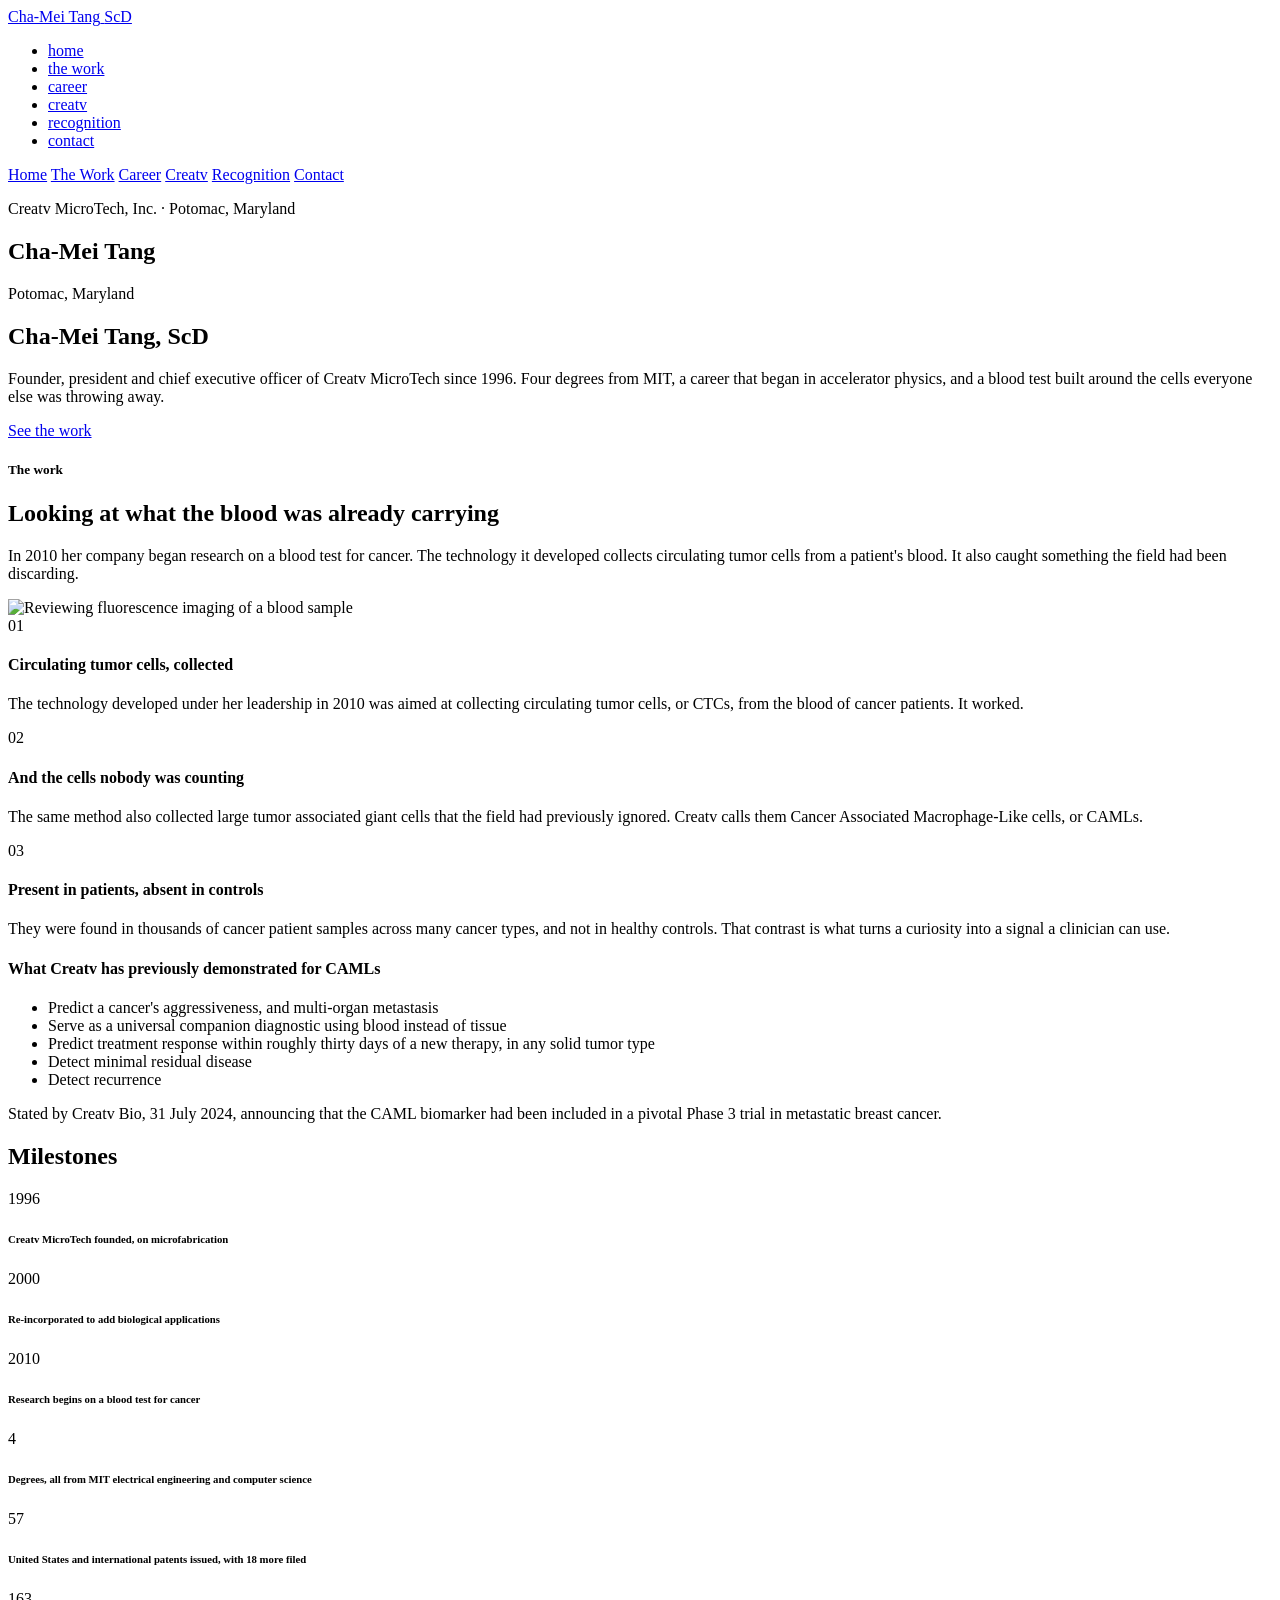
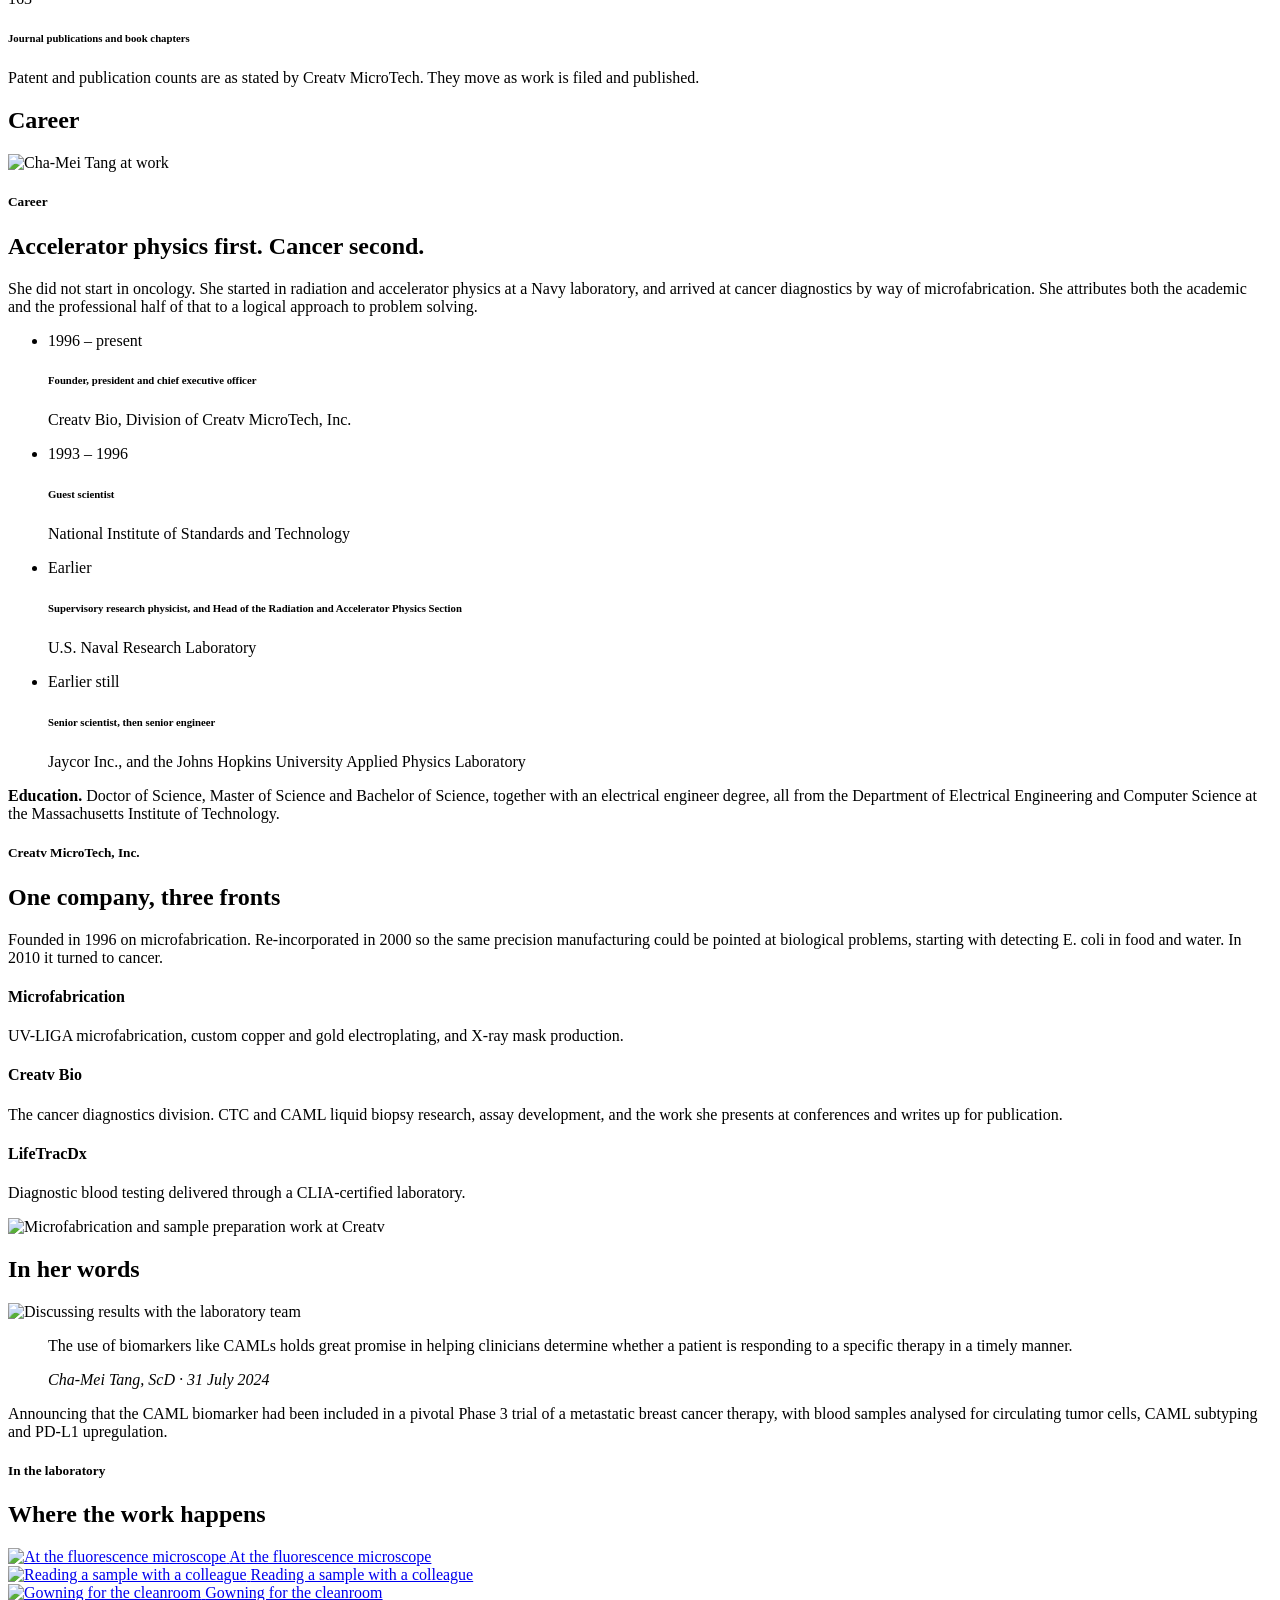
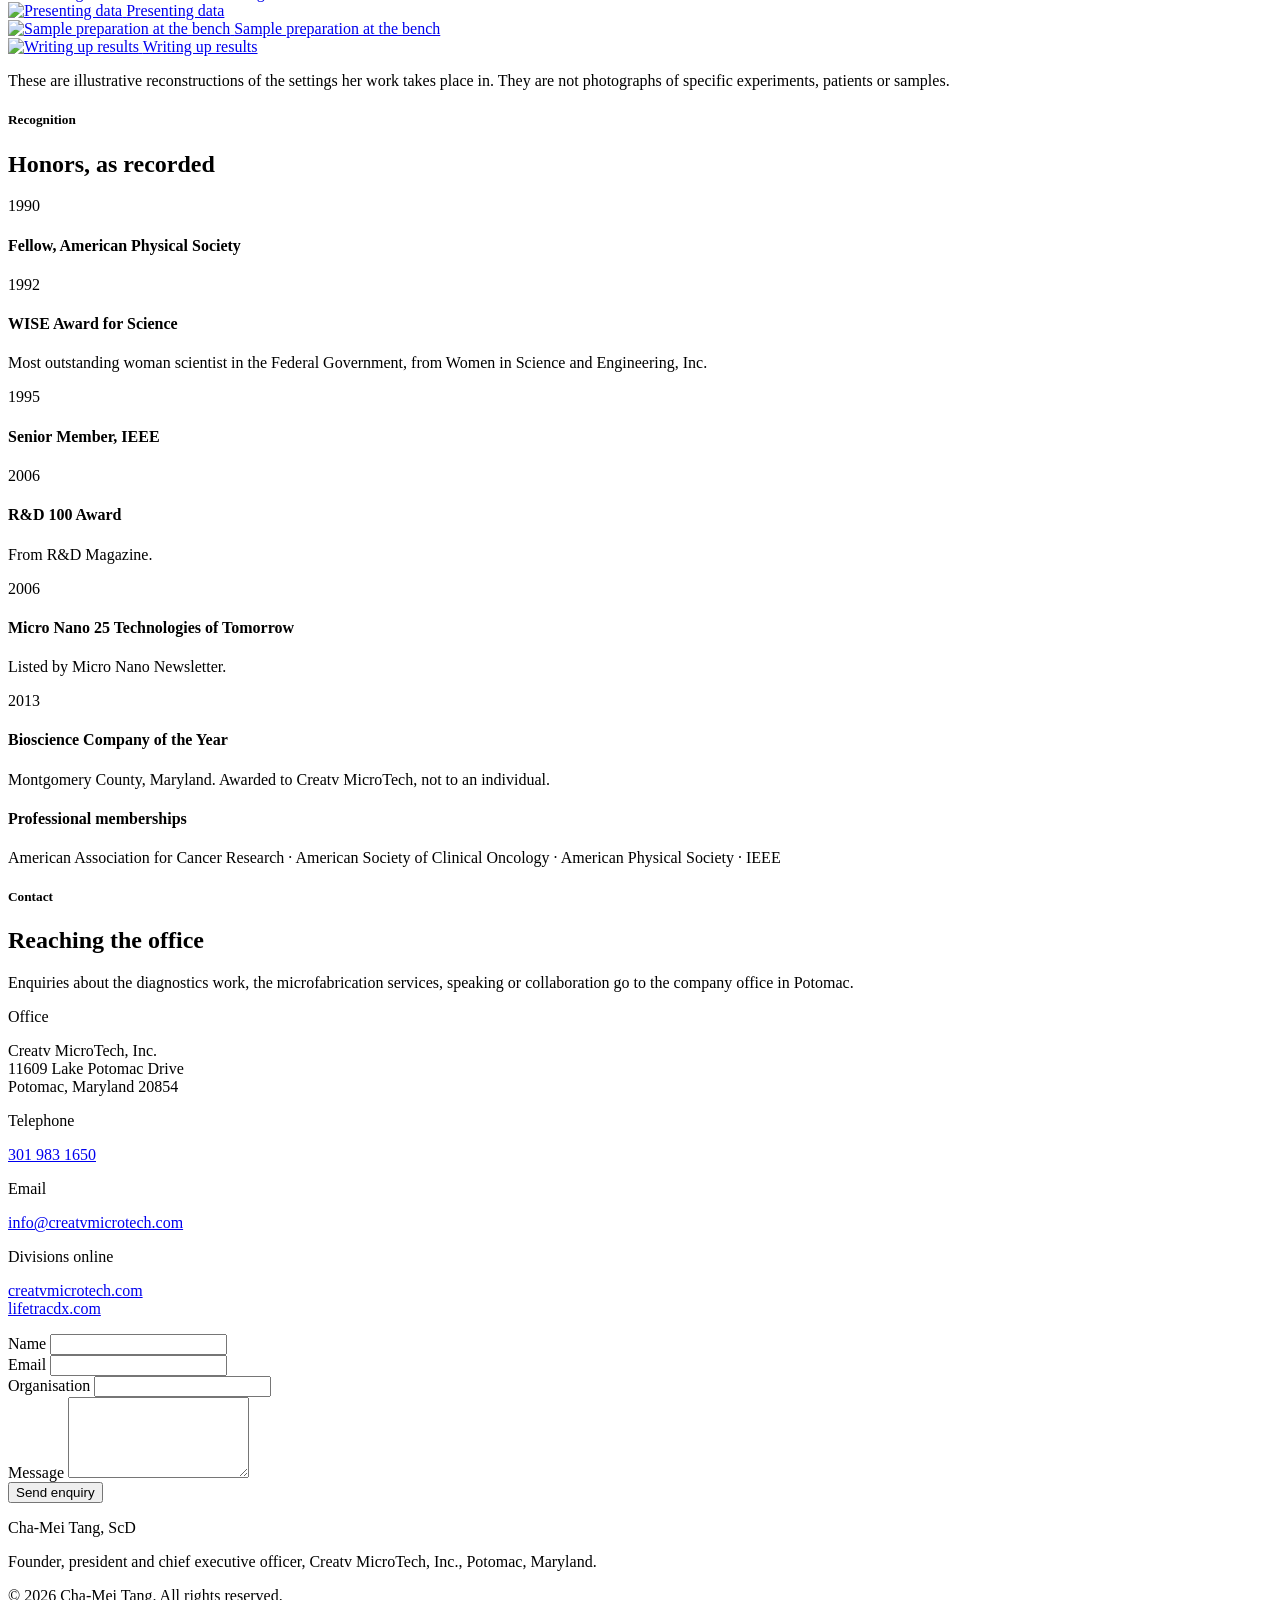
==== index.html @ 90f65a57 "Add files via upload" ====
<!DOCTYPE html>
<html lang="en">
<head>
    <meta charset="utf-8">
    <meta content="width=device-width, initial-scale=1, shrink-to-fit=no" name="viewport">
    <meta name="description" content="Cha-Mei Tang, ScD, founder, president and chief executive officer of Creatv MicroTech in Potomac, Maryland. Four decades in physics and engineering, and a blood test that finds the cells cancer leaves behind.">
    <meta name="robots" content="noindex,nofollow">
    <title>Cha-Mei Tang, ScD</title>

    <link rel="icon" href="personal-profile/img/favicon.png">
    <link rel="stylesheet" href="vendor/css/bundle.min.css">
    <link rel="stylesheet" href="vendor/css/jquery.fancybox.min.css">
    <link rel="stylesheet" href="personal-profile/css/style.css">
    <link rel="stylesheet" href="personal-profile/css/custom.css">
    <!-- Site stylesheet. Loads last so it wins the cascade. -->
    <link rel="stylesheet" href="personal-profile/css/site.css">
</head>
<body data-spy="scroll" data-target=".navbar-nav" data-offset="90">

    <div class="loader" id="loader-fade">
        <div class="loader-container">
            <div class="circle"></div>
        </div>
    </div>

    <header>
        <nav class="navbar navbar-top-default navbar-expand-lg black nav-radius transparent-bg box-nav not-full no-animation ct-nav">
            <div class="container radius nav-box-shadow">
                <a class="logo link ct-logo" href="#home">
                    <span class="ct-logo-name">Cha&#8209;Mei&nbsp;Tang</span>
                    <span class="ct-logo-post">ScD</span>
                </a>
                <div class="collapse navbar-collapse d-none d-lg-block">
                    <ul class="nav navbar-nav ml-auto">
                        <li class="nav-item"> <a href="#home" class="scroll nav-link link">home</a></li>
                        <li class="nav-item"> <a href="#research" class="scroll nav-link link">the work</a></li>
                        <li class="nav-item"> <a href="#career" class="scroll nav-link link">career</a></li>
                        <li class="nav-item"> <a href="#company" class="scroll nav-link link">creatv</a></li>
                        <li class="nav-item"> <a href="#recognition" class="scroll nav-link link">recognition</a></li>
                        <li class="nav-item"> <a href="#contact" class="scroll nav-link link">contact</a></li>
                    </ul>
                </div>
                <a class="menu_bars d-inline-block menu-bars-setting menu-inner" id="sidemenu_toggle">
                    <div class="menu-lines"><span></span><span></span><span></span></div>
                </a>
            </div>
        </nav>

        <div class="side-menu">
            <div class="inner-wrapper nav-icon">
                <span class="btn-close link" id="btn_sideNavClose"></span>
                <nav class="side-nav w-100">
                    <div class="navbar-nav">
                        <a class="nav-link link scroll active" href="#home">Home</a>
                        <a class="nav-link link scroll" href="#research">The Work</a>
                        <a class="nav-link link scroll" href="#career">Career</a>
                        <a class="nav-link link scroll" href="#company">Creatv</a>
                        <a class="nav-link link scroll" href="#recognition">Recognition</a>
                        <a class="nav-link link scroll" href="#contact">Contact</a>
                        <span class="menu-line"><i class="fa fa-angle-right" aria-hidden="true"></i></span>
                    </div>
                </nav>
                <div class="side-footer text-white w-100">
                    <p class="text-white ct-side-note">Creatv MicroTech, Inc. &middot; Potomac, Maryland</p>
                </div>
            </div>
        </div>
        <a id="close_side_menu" href="javascript:void(0);"></a>
    </header>

    <!-- Hero -->
    <section id="home" class="p-0 center-block ct-hero">
        <h2 class="d-none">Cha-Mei Tang</h2>
        <div class="ct-hero-bg">
            <div class="ct-hero-inner">
                <div class="container">
                    <div class="row">
                        <div class="col-lg-7 col-md-9">
                            <p class="ct-eyebrow">Potomac, Maryland</p>
                            <h1 class="ct-h1">Cha-Mei Tang, <span>ScD</span></h1>
                            <p class="ct-lede">Founder, president and chief executive officer of Creatv MicroTech since 1996. Four degrees from MIT, a career that began in accelerator physics, and a blood test built around the cells everyone else was throwing away.</p>
                            <a href="#research" class="scroll ct-btn">See the work</a>
                        </div>
                    </div>
                </div>
            </div>
        </div>
    </section>

    <!-- The work -->
    <section id="research" class="ct-sec">
        <div class="container">
            <div class="row">
                <div class="col-lg-10">
                    <div class="ct-title">
                        <h5>The work</h5>
                        <h2>Looking at what the blood was already carrying</h2>
                        <p>In 2010 her company began research on a blood test for cancer. The technology it developed collects circulating tumor cells from a patient's blood. It also caught something the field had been discarding.</p>
                    </div>
                </div>
            </div>
            <div class="row align-items-center">
                <div class="col-lg-6 col-md-12 mb-md-5">
                    <div class="ct-figure">
                        <img alt="Reviewing fluorescence imaging of a blood sample" src="personal-profile/img/research.jpg">
                    </div>
                </div>
                <div class="col-lg-6 col-md-12">
                    <div class="ct-point">
                        <span class="ct-point-n">01</span>
                        <div>
                            <h4>Circulating tumor cells, collected</h4>
                            <p>The technology developed under her leadership in 2010 was aimed at collecting circulating tumor cells, or CTCs, from the blood of cancer patients. It worked.</p>
                        </div>
                    </div>
                    <div class="ct-point">
                        <span class="ct-point-n">02</span>
                        <div>
                            <h4>And the cells nobody was counting</h4>
                            <p>The same method also collected large tumor associated giant cells that the field had previously ignored. Creatv calls them Cancer Associated Macrophage-Like cells, or CAMLs.</p>
                        </div>
                    </div>
                    <div class="ct-point">
                        <span class="ct-point-n">03</span>
                        <div>
                            <h4>Present in patients, absent in controls</h4>
                            <p>They were found in thousands of cancer patient samples across many cancer types, and not in healthy controls. That contrast is what turns a curiosity into a signal a clinician can use.</p>
                        </div>
                    </div>
                </div>
            </div>

            <div class="row">
                <div class="col-12">
                    <div class="ct-claims">
                        <h4 class="ct-claims-title">What Creatv has previously demonstrated for CAMLs</h4>
                        <ul>
                            <li>Predict a cancer's aggressiveness, and multi-organ metastasis</li>
                            <li>Serve as a universal companion diagnostic using blood instead of tissue</li>
                            <li>Predict treatment response within roughly thirty days of a new therapy, in any solid tumor type</li>
                            <li>Detect minimal residual disease</li>
                            <li>Detect recurrence</li>
                        </ul>
                        <p class="ct-src">Stated by Creatv Bio, 31 July 2024, announcing that the CAML biomarker had been included in a pivotal Phase 3 trial in metastatic breast cancer.</p>
                    </div>
                </div>
            </div>
        </div>
    </section>

    <!-- Numbers -->
    <section class="stats ct-stats">
        <h2 class="d-none">Milestones</h2>
        <div class="container">
            <div class="row">
                <div class="col-lg-2 col-md-4 col-6 ct-stat">
                    <p class="ct-stat-n">1996</p>
                    <h6>Creatv MicroTech founded, on microfabrication</h6>
                </div>
                <div class="col-lg-2 col-md-4 col-6 ct-stat">
                    <p class="ct-stat-n">2000</p>
                    <h6>Re-incorporated to add biological applications</h6>
                </div>
                <div class="col-lg-2 col-md-4 col-6 ct-stat">
                    <p class="ct-stat-n">2010</p>
                    <h6>Research begins on a blood test for cancer</h6>
                </div>
                <div class="col-lg-2 col-md-4 col-6 ct-stat">
                    <p class="ct-stat-n">4</p>
                    <h6>Degrees, all from MIT electrical engineering and computer science</h6>
                </div>
                <div class="col-lg-2 col-md-4 col-6 ct-stat">
                    <p class="ct-stat-n">57</p>
                    <h6>United States and international patents issued, with 18 more filed</h6>
                </div>
                <div class="col-lg-2 col-md-4 col-6 ct-stat">
                    <p class="ct-stat-n">163</p>
                    <h6>Journal publications and book chapters</h6>
                </div>
            </div>
            <p class="ct-stats-note">Patent and publication counts are as stated by Creatv MicroTech. They move as work is filed and published.</p>
        </div>
    </section>

    <!-- Career -->
    <section id="career" class="half-section p-0 ct-half">
        <h2 class="d-none">Career</h2>
        <div class="container-fluid">
            <div class="row align-items-center">
                <div class="col-lg-6 col-md-12 p-0 order-lg-2">
                    <div class="ct-half-img">
                        <img alt="Cha-Mei Tang at work" src="personal-profile/img/career.jpg" class="w-100">
                    </div>
                </div>
                <div class="col-lg-6 col-md-12">
                    <div class="ct-half-body">
                        <div class="ct-title text-left">
                            <h5>Career</h5>
                            <h2>Accelerator physics first. Cancer second.</h2>
                            <p>She did not start in oncology. She started in radiation and accelerator physics at a Navy laboratory, and arrived at cancer diagnostics by way of microfabrication. She attributes both the academic and the professional half of that to a logical approach to problem solving.</p>
                        </div>
                        <ul class="ct-timeline">
                            <li>
                                <span class="ct-year">1996 &ndash; present</span>
                                <h6>Founder, president and chief executive officer</h6>
                                <p>Creatv Bio, Division of Creatv MicroTech, Inc.</p>
                            </li>
                            <li>
                                <span class="ct-year">1993 &ndash; 1996</span>
                                <h6>Guest scientist</h6>
                                <p>National Institute of Standards and Technology</p>
                            </li>
                            <li>
                                <span class="ct-year">Earlier</span>
                                <h6>Supervisory research physicist, and Head of the Radiation and Accelerator Physics Section</h6>
                                <p>U.S. Naval Research Laboratory</p>
                            </li>
                            <li>
                                <span class="ct-year">Earlier still</span>
                                <h6>Senior scientist, then senior engineer</h6>
                                <p>Jaycor Inc., and the Johns Hopkins University Applied Physics Laboratory</p>
                            </li>
                        </ul>
                        <p class="ct-edu"><b>Education.</b> Doctor of Science, Master of Science and Bachelor of Science, together with an electrical engineer degree, all from the Department of Electrical Engineering and Computer Science at the Massachusetts Institute of Technology.</p>
                    </div>
                </div>
            </div>
        </div>
    </section>

    <!-- Company -->
    <section id="company" class="ct-sec ct-company">
        <div class="container">
            <div class="row align-items-center">
                <div class="col-lg-6 col-md-12 md-mb-5">
                    <div class="ct-title text-left">
                        <h5>Creatv MicroTech, Inc.</h5>
                        <h2>One company, three fronts</h2>
                        <p>Founded in 1996 on microfabrication. Re-incorporated in 2000 so the same precision manufacturing could be pointed at biological problems, starting with detecting E. coli in food and water. In 2010 it turned to cancer.</p>
                    </div>
                    <div class="ct-div-list">
                        <div class="ct-div">
                            <h4>Microfabrication</h4>
                            <p>UV-LIGA microfabrication, custom copper and gold electroplating, and X-ray mask production.</p>
                        </div>
                        <div class="ct-div">
                            <h4>Creatv Bio</h4>
                            <p>The cancer diagnostics division. CTC and CAML liquid biopsy research, assay development, and the work she presents at conferences and writes up for publication.</p>
                        </div>
                        <div class="ct-div">
                            <h4>LifeTracDx</h4>
                            <p>Diagnostic blood testing delivered through a CLIA-certified laboratory.</p>
                        </div>
                    </div>
                    <!-- Needs Client Confirmation: 57 issued / 18 filed patents and 163
                         publications come from the company's own About page, not from the
                         Marquis release. Ask her to confirm the current numbers before the
                         site is announced. -->
                </div>
                <div class="col-lg-6 col-md-12">
                    <div class="ct-figure ct-figure-tall">
                        <img alt="Microfabrication and sample preparation work at Creatv" src="personal-profile/img/company.jpg">
                    </div>
                </div>
            </div>
        </div>
    </section>

    <!-- Quote -->
    <section class="half-section p-0 ct-quote-sec">
        <h2 class="d-none">In her words</h2>
        <div class="container-fluid">
            <div class="row align-items-center">
                <div class="col-md-6 col-sm-12 p-0 ct-quote-img">
                    <img alt="Discussing results with the laboratory team" src="personal-profile/img/mission.jpg" class="w-100">
                </div>
                <div class="col-md-6 col-sm-12 p-0 ct-quote-panel">
                    <div class="ct-quote-body">
                        <blockquote>
                            <p>The use of biomarkers like CAMLs holds great promise in helping clinicians determine whether a patient is responding to a specific therapy in a timely manner.</p>
                            <cite>Cha-Mei Tang, ScD &middot; 31 July 2024</cite>
                        </blockquote>
                        <p class="ct-quote-note">Announcing that the CAML biomarker had been included in a pivotal Phase 3 trial of a metastatic breast cancer therapy, with blood samples analysed for circulating tumor cells, CAML subtyping and PD-L1 upregulation.</p>
                    </div>
                </div>
            </div>
        </div>
    </section>

    <!-- Gallery -->
    <section id="work" class="ct-sec ct-gallery-sec">
        <div class="container">
            <div class="row">
                <div class="col-lg-10">
                    <div class="ct-title">
                        <h5>In the laboratory</h5>
                        <h2>Where the work happens</h2>
                    </div>
                </div>
            </div>
            <div class="row ct-gallery">
                <div class="col-md-4 col-sm-6 ct-plate">
                    <a href="personal-profile/img/plate-1.jpg" data-fancybox="plates">
                        <img src="personal-profile/img/plate-1.jpg" alt="At the fluorescence microscope">
                        <span class="ct-plate-cap">At the fluorescence microscope</span>
                    </a>
                </div>
                <div class="col-md-4 col-sm-6 ct-plate">
                    <a href="personal-profile/img/plate-2.jpg" data-fancybox="plates">
                        <img src="personal-profile/img/plate-2.jpg" alt="Reading a sample with a colleague">
                        <span class="ct-plate-cap">Reading a sample with a colleague</span>
                    </a>
                </div>
                <div class="col-md-4 col-sm-6 ct-plate">
                    <a href="personal-profile/img/plate-3.jpg" data-fancybox="plates">
                        <img src="personal-profile/img/plate-3.jpg" alt="Gowning for the cleanroom">
                        <span class="ct-plate-cap">Gowning for the cleanroom</span>
                    </a>
                </div>
                <div class="col-md-4 col-sm-6 ct-plate">
                    <a href="personal-profile/img/plate-4.jpg" data-fancybox="plates">
                        <img src="personal-profile/img/plate-4.jpg" alt="Presenting data">
                        <span class="ct-plate-cap">Presenting data</span>
                    </a>
                </div>
                <div class="col-md-4 col-sm-6 ct-plate">
                    <a href="personal-profile/img/plate-5.jpg" data-fancybox="plates">
                        <img src="personal-profile/img/plate-5.jpg" alt="Sample preparation at the bench">
                        <span class="ct-plate-cap">Sample preparation at the bench</span>
                    </a>
                </div>
                <div class="col-md-4 col-sm-6 ct-plate">
                    <a href="personal-profile/img/plate-6.jpg" data-fancybox="plates">
                        <img src="personal-profile/img/plate-6.jpg" alt="Writing up results">
                        <span class="ct-plate-cap">Writing up results</span>
                    </a>
                </div>
            </div>
            <p class="ct-plate-note">These are illustrative reconstructions of the settings her work takes place in. They are not photographs of specific experiments, patients or samples.</p>
        </div>
    </section>

    <!-- Recognition -->
    <section id="recognition" class="ct-sec ct-recog">
        <div class="container">
            <div class="row">
                <div class="col-lg-10">
                    <div class="ct-title">
                        <h5>Recognition</h5>
                        <h2>Honors, as recorded</h2>
                    </div>
                </div>
            </div>
            <div class="row">
                <div class="col-lg-4 col-md-6 ct-card-col">
                    <div class="ct-card">
                        <span class="ct-card-year">1990</span>
                        <h4>Fellow, American Physical Society</h4>
                    </div>
                </div>
                <div class="col-lg-4 col-md-6 ct-card-col">
                    <div class="ct-card">
                        <span class="ct-card-year">1992</span>
                        <h4>WISE Award for Science</h4>
                        <p>Most outstanding woman scientist in the Federal Government, from Women in Science and Engineering, Inc.</p>
                    </div>
                </div>
                <div class="col-lg-4 col-md-6 ct-card-col">
                    <div class="ct-card">
                        <span class="ct-card-year">1995</span>
                        <h4>Senior Member, IEEE</h4>
                    </div>
                </div>
                <div class="col-lg-4 col-md-6 ct-card-col">
                    <div class="ct-card">
                        <span class="ct-card-year">2006</span>
                        <h4>R&amp;D 100 Award</h4>
                        <p>From R&amp;D Magazine.</p>
                    </div>
                </div>
                <div class="col-lg-4 col-md-6 ct-card-col">
                    <div class="ct-card">
                        <span class="ct-card-year">2006</span>
                        <h4>Micro Nano 25 Technologies of Tomorrow</h4>
                        <p>Listed by Micro Nano Newsletter.</p>
                    </div>
                </div>
                <div class="col-lg-4 col-md-6 ct-card-col">
                    <div class="ct-card">
                        <span class="ct-card-year">2013</span>
                        <h4>Bioscience Company of the Year</h4>
                        <p>Montgomery County, Maryland. Awarded to Creatv MicroTech, not to an individual.</p>
                    </div>
                </div>
            </div>

            <div class="row">
                <div class="col-12">
                    <div class="ct-affil">
                        <h4>Professional memberships</h4>
                        <p>American Association for Cancer Research &middot; American Society of Clinical Oncology &middot; American Physical Society &middot; IEEE</p>
                    </div>
                </div>
            </div>
        </div>
    </section>

    <!-- Contact -->
    <section id="contact" class="ct-sec ct-contact">
        <div class="container">
            <div class="row">
                <div class="col-lg-10">
                    <div class="ct-title">
                        <h5>Contact</h5>
                        <h2>Reaching the office</h2>
                        <p>Enquiries about the diagnostics work, the microfabrication services, speaking or collaboration go to the company office in Potomac.</p>
                    </div>
                </div>
            </div>
            <div class="row">
                <div class="col-lg-5 col-md-12 md-mb-5">
                    <div class="ct-contact-card">
                        <div class="ct-ci">
                            <span class="ct-ci-label">Office</span>
                            <p>Creatv MicroTech, Inc.<br>11609 Lake Potomac Drive<br>Potomac, Maryland 20854</p>
                        </div>
                        <div class="ct-ci">
                            <span class="ct-ci-label">Telephone</span>
                            <p><a href="tel:+13019831650">301&nbsp;983&nbsp;1650</a></p>
                        </div>
                        <div class="ct-ci">
                            <span class="ct-ci-label">Email</span>
                            <p><a href="mailto:info@creatvmicrotech.com">info@creatvmicrotech.com</a></p>
                        </div>
                        <div class="ct-ci">
                            <span class="ct-ci-label">Divisions online</span>
                            <p><a href="https://www.creatvmicrotech.com" target="_blank" rel="noopener">creatvmicrotech.com</a><br><a href="https://www.lifetracdx.com" target="_blank" rel="noopener">lifetracdx.com</a></p>
                        </div>
                    </div>
                </div>
                <div class="col-lg-7 col-md-12">
                    <!-- The form posts to FormSubmit, addressed to the email she gave on her order
                         form. FormSubmit requires the recipient to click a one-time activation
                         link on the first submission. Until that is clicked the endpoint holds
                         rather than delivers. Confirm activation before announcing the site. -->
                    <form class="ct-form" action="https://formsubmit.co/cmtinc@gmail.com" method="POST">
                        <input type="hidden" name="_subject" value="Enquiry from cha-mei-tang site">
                        <input type="hidden" name="_captcha" value="false">
                        <input type="hidden" name="_template" value="table">
                        <input type="text" name="_honey" style="display:none">
                        <div class="row">
                            <div class="col-md-6">
                                <label for="ct-name">Name</label>
                                <input id="ct-name" type="text" name="name" required>
                            </div>
                            <div class="col-md-6">
                                <label for="ct-email">Email</label>
                                <input id="ct-email" type="email" name="email" required>
                            </div>
                            <div class="col-md-12">
                                <label for="ct-org">Organisation</label>
                                <input id="ct-org" type="text" name="organisation">
                            </div>
                            <div class="col-md-12">
                                <label for="ct-msg">Message</label>
                                <textarea id="ct-msg" name="message" rows="5" required></textarea>
                            </div>
                            <div class="col-md-12">
                                <button type="submit" class="ct-btn ct-btn-solid">Send enquiry</button>
                            </div>
                        </div>
                    </form>
                </div>
            </div>
        </div>
    </section>

    <footer class="ct-footer">
        <div class="container">
            <div class="row align-items-center">
                <div class="col-md-8">
                    <p class="ct-foot-name">Cha-Mei Tang, ScD</p>
                    <p class="ct-foot-note">Founder, president and chief executive officer, Creatv MicroTech, Inc., Potomac, Maryland.</p>
                </div>
                <div class="col-md-4 text-md-right">
                    <p class="ct-foot-note">&copy; <span id="ct-year">2026</span> Cha-Mei Tang. All rights reserved.</p>
                </div>
            </div>
        </div>
    </footer>

    <script src="vendor/js/bundle.min.js"></script>
    <script src="vendor/js/jquery.fancybox.min.js"></script>
    <script src="vendor/js/jquery.appear.js"></script>
    <script src="vendor/js/wow.min.js"></script>
    <script src="personal-profile/js/site.js"></script>
</body>
</html>
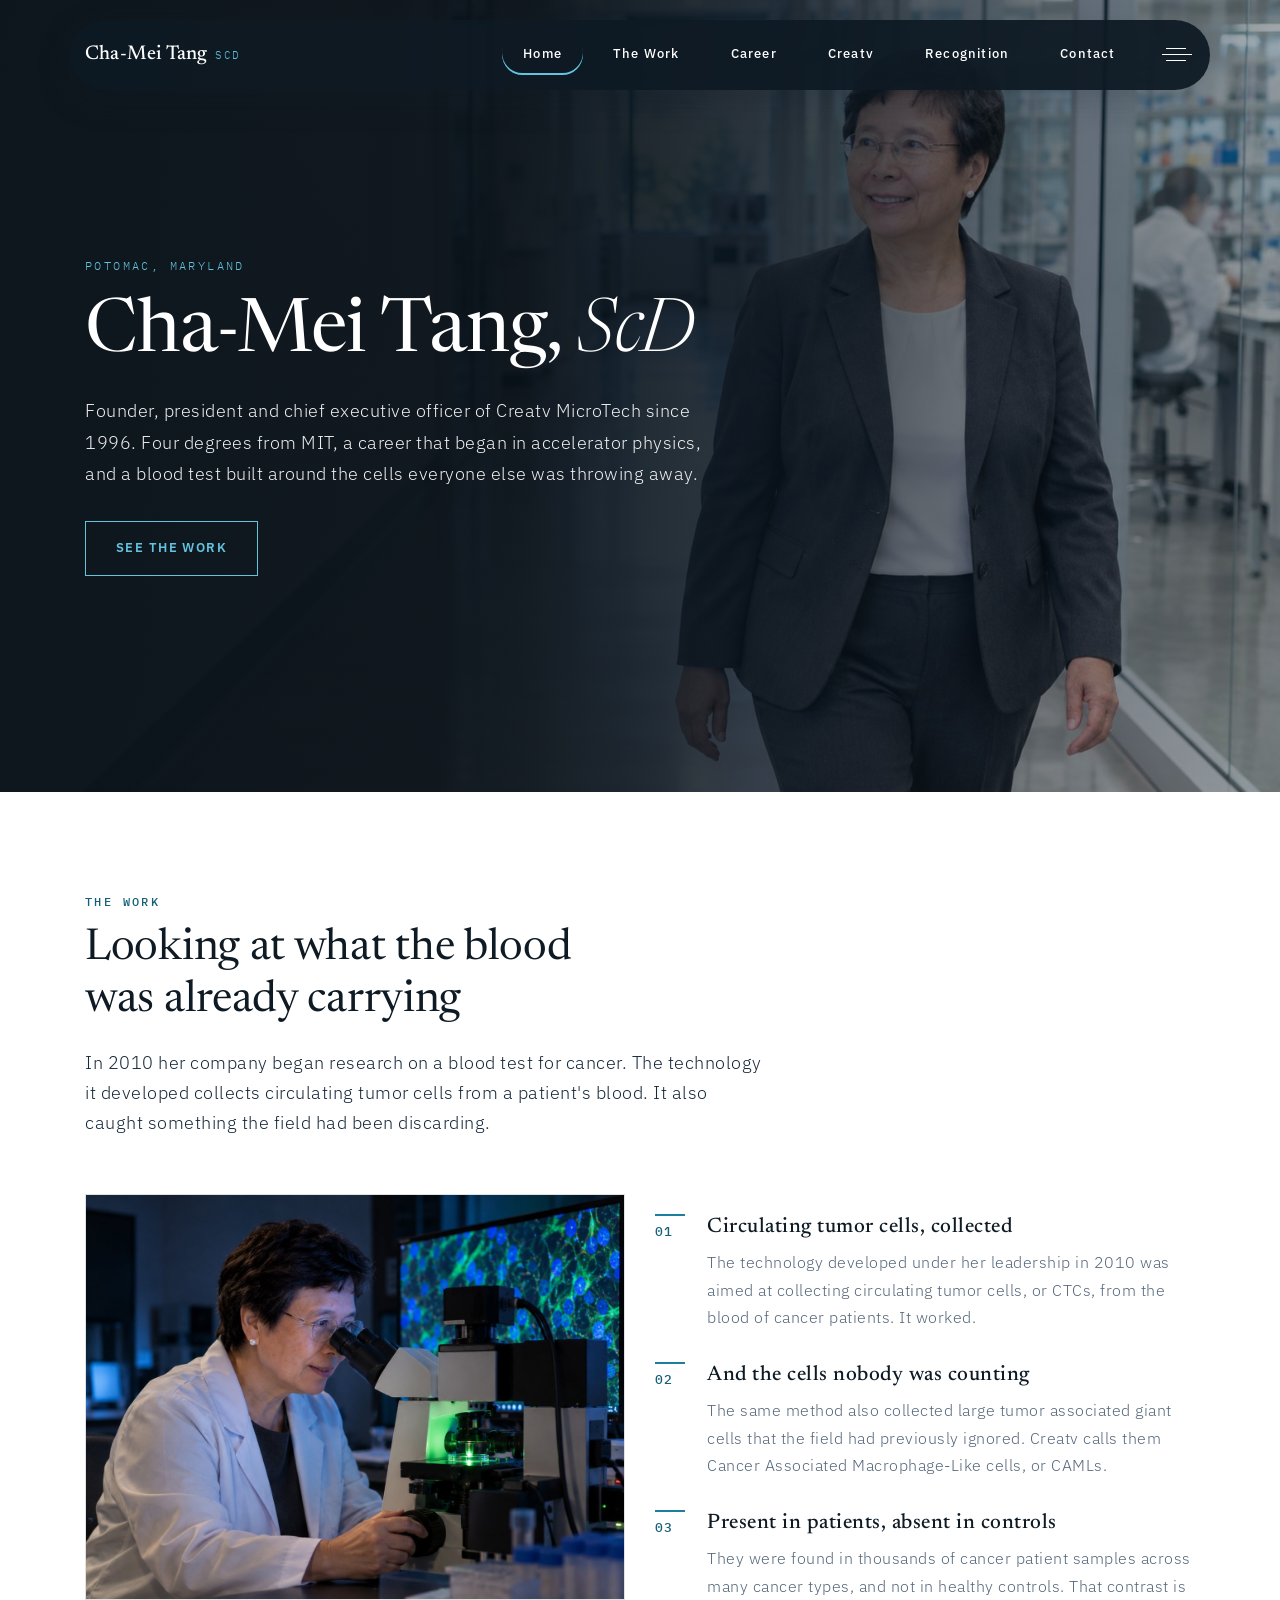
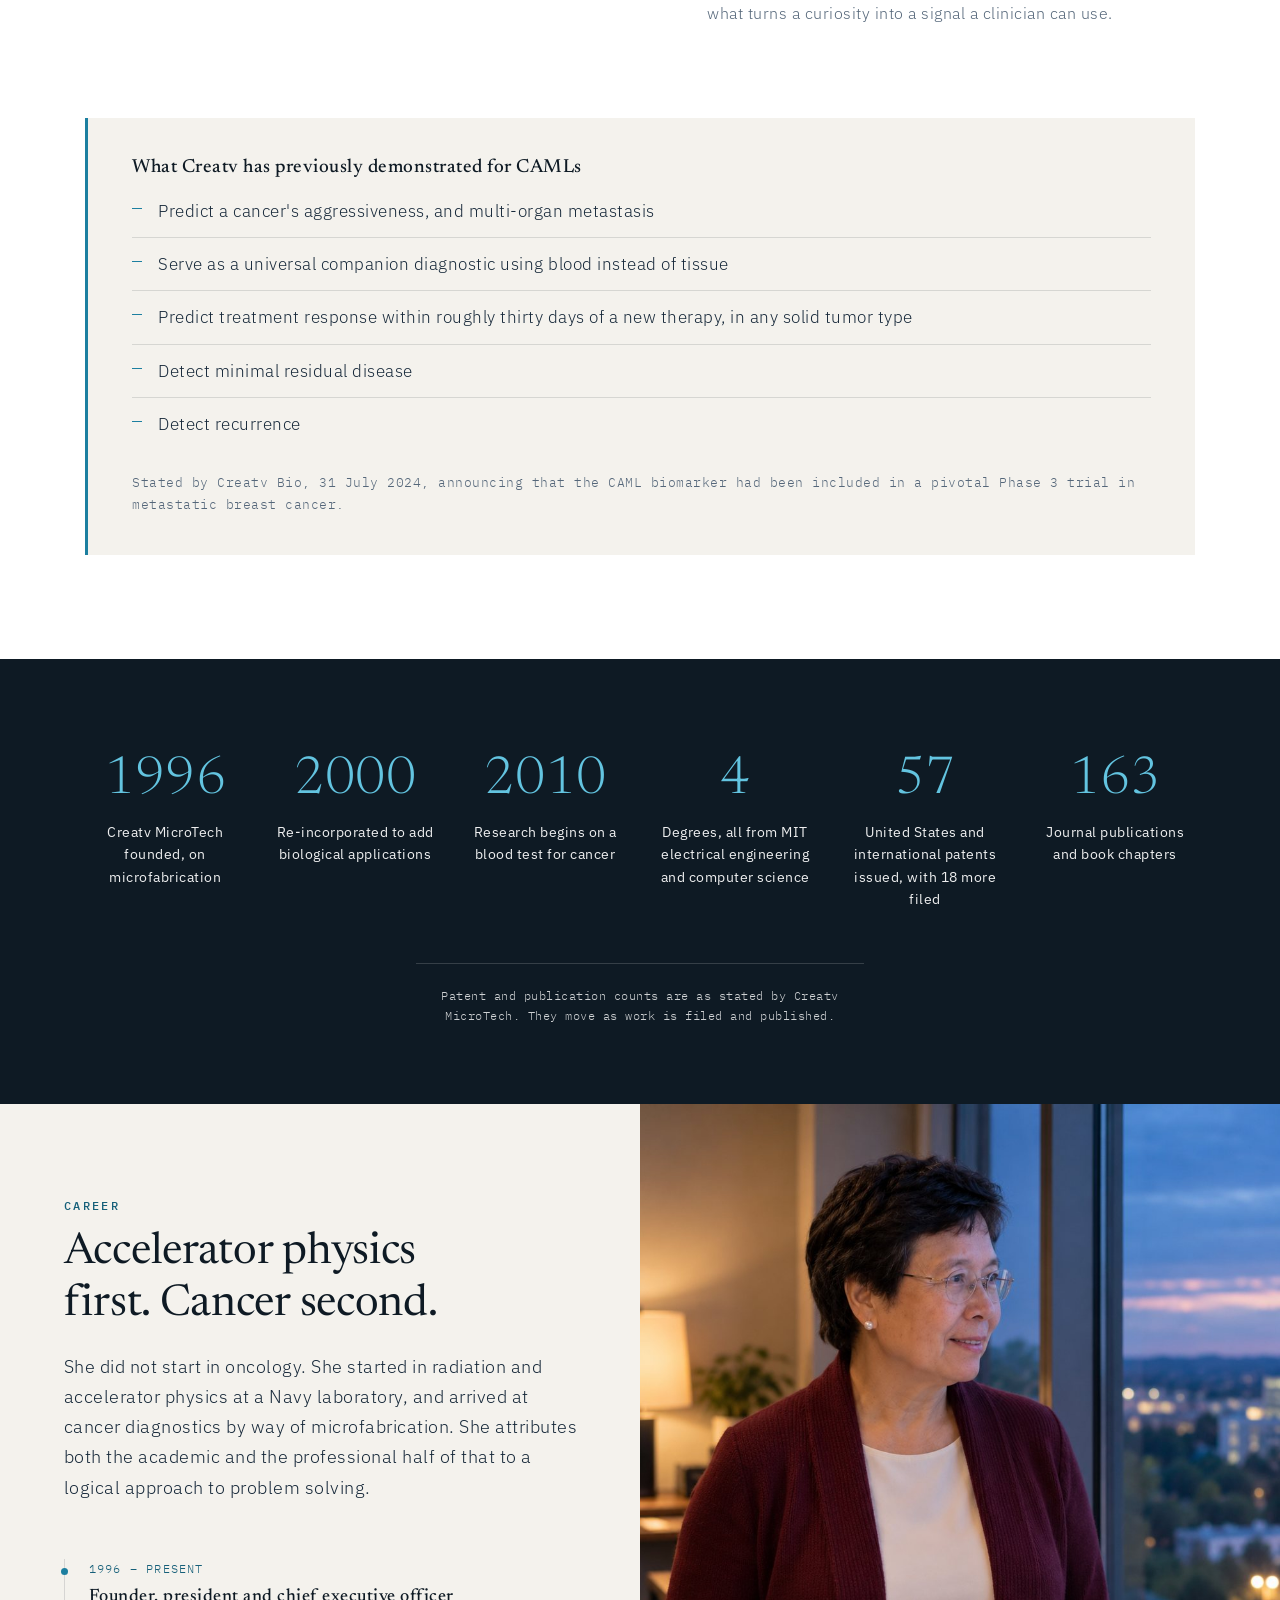
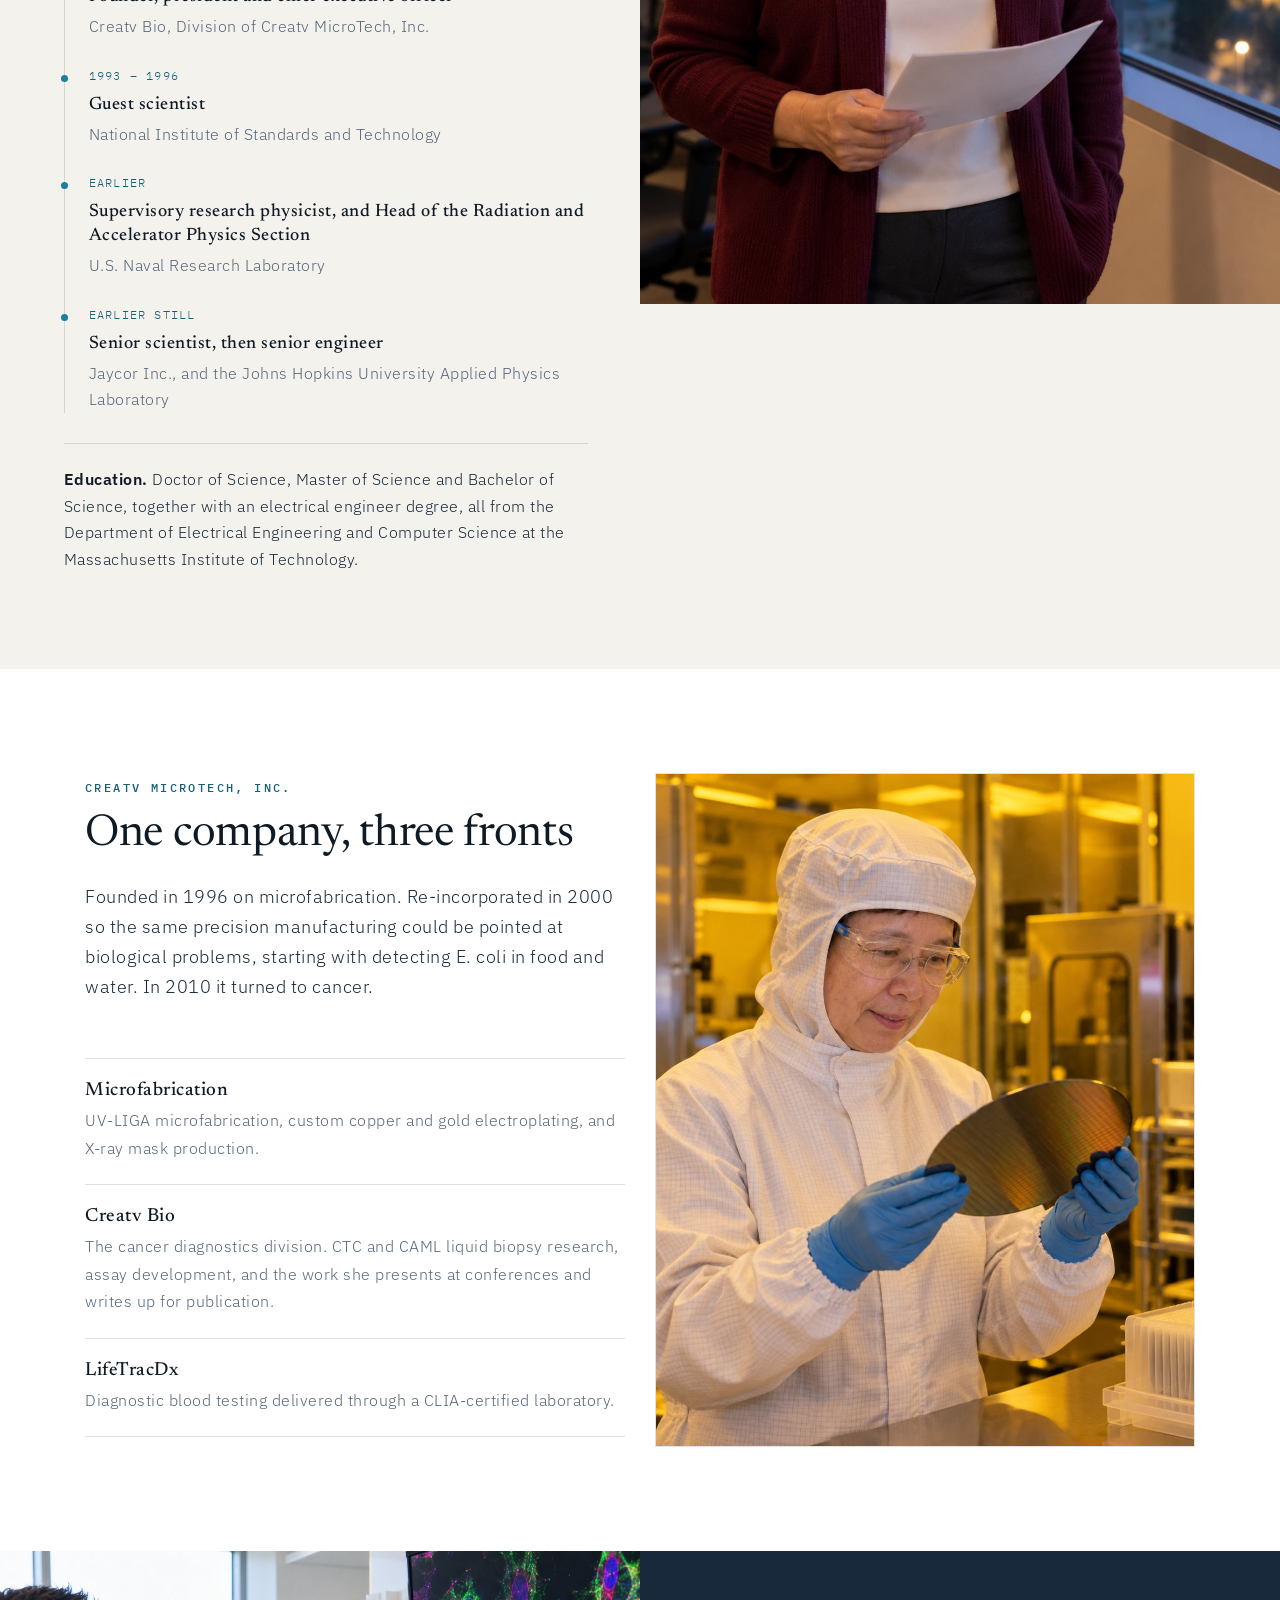
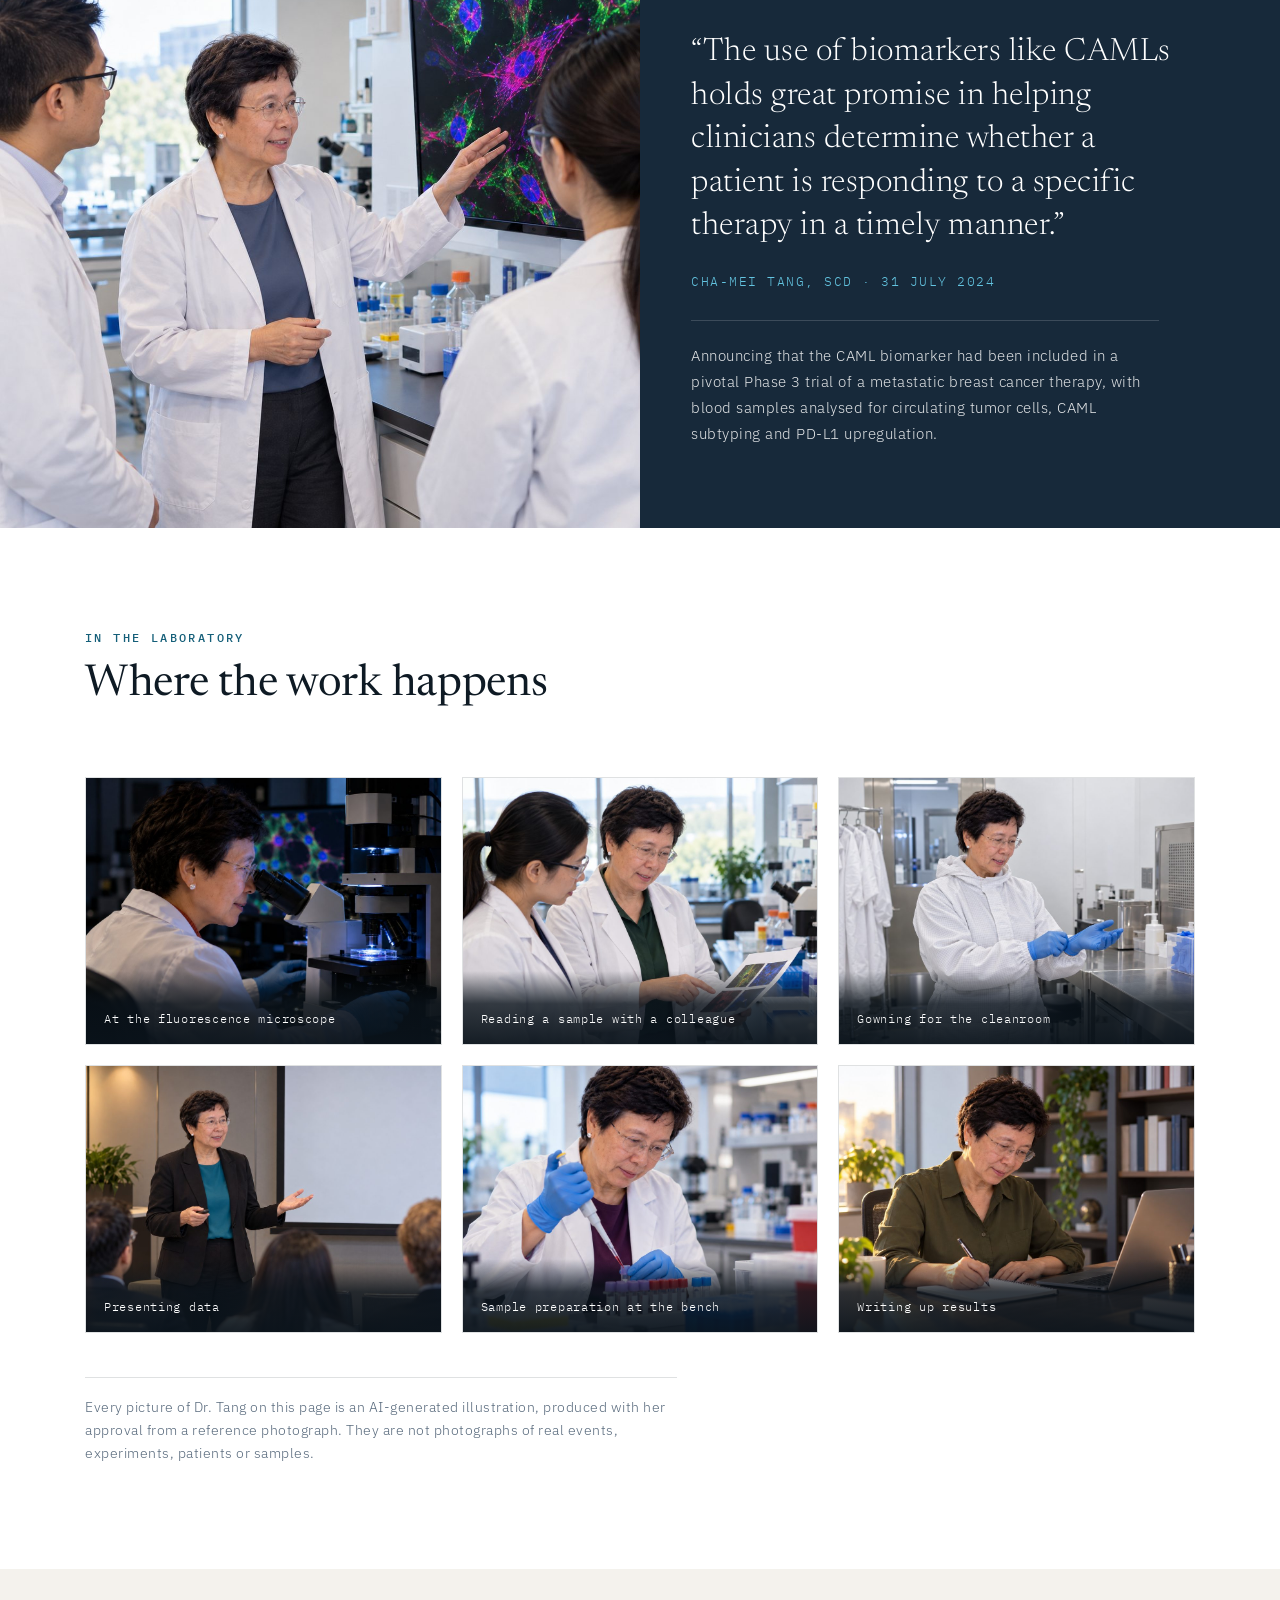
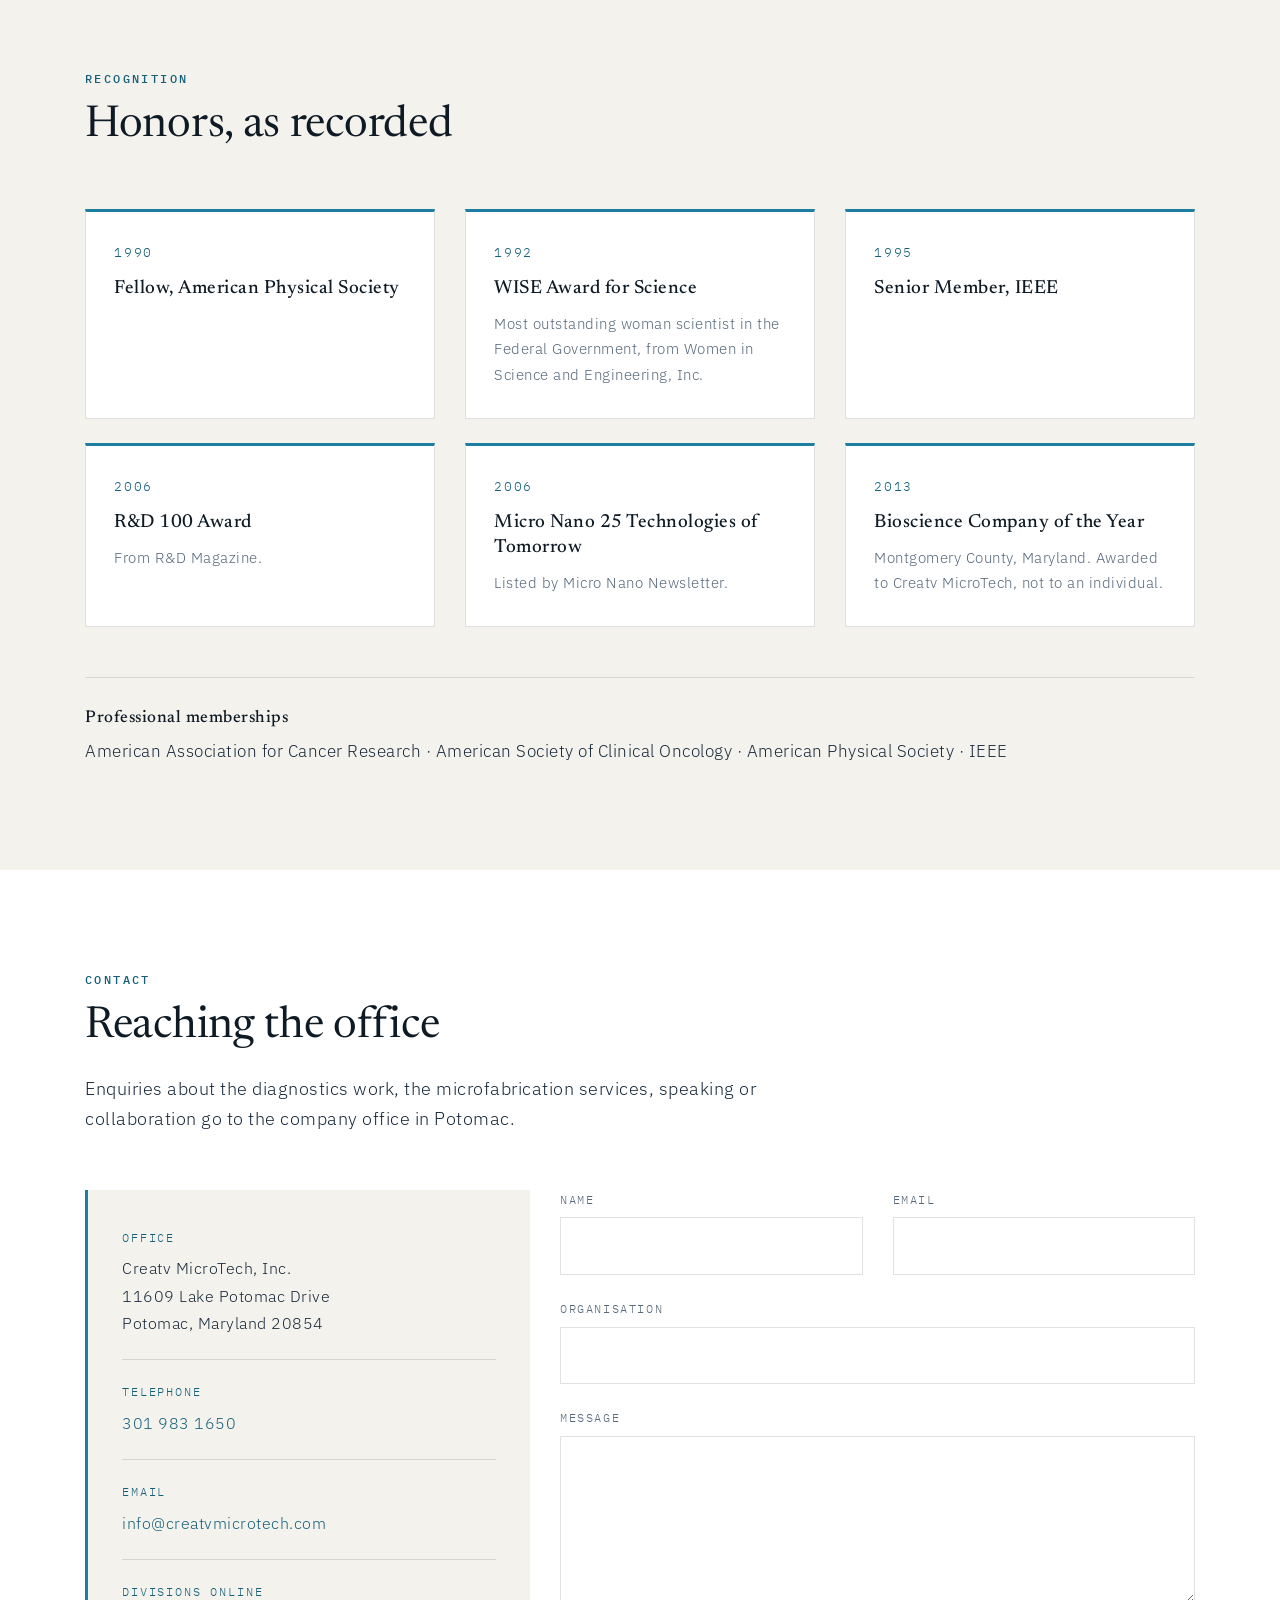
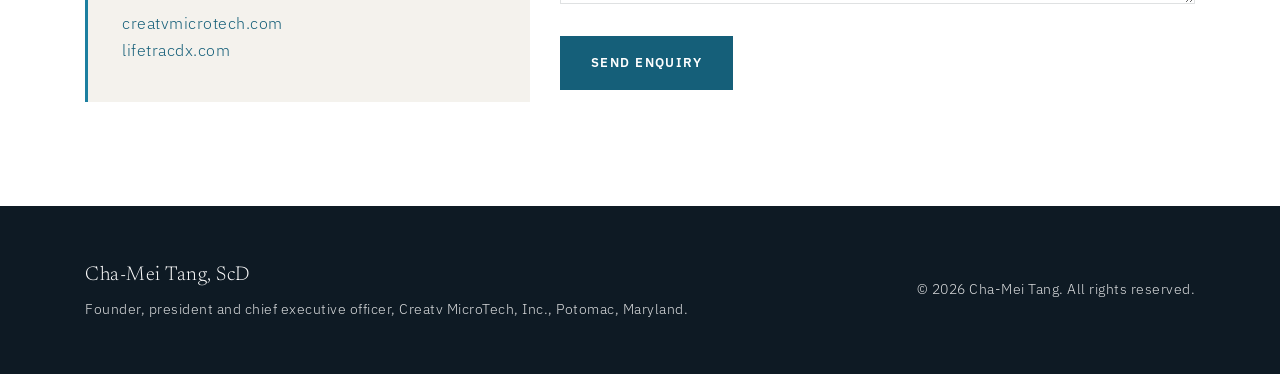
==== commit d7a621ca: "Add files via upload" ====
--- a/index.html
+++ b/index.html
@@ -336,7 +336,7 @@
                     </a>
                 </div>
             </div>
-            <p class="ct-plate-note">These are illustrative reconstructions of the settings her work takes place in. They are not photographs of specific experiments, patients or samples.</p>
+            <p class="ct-plate-note">Every picture of Dr. Tang on this page is an AI-generated illustration, produced with her approval from a reference photograph. They are not photographs of real events, experiments, patients or samples.</p>
         </div>
     </section>
 
--- a/personal-profile/css/style.css
+++ b/personal-profile/css/style.css
@@ -0,0 +1,6369 @@
+/* ===================================
+    About
+====================================== */
+
+/*
+    Theme Name: MegaOne
+    Theme URI:
+    Author: Themes Industry
+    Author URI:
+    Description: One Page Parallax Template
+    Tags: one page, multipurpose, parallax, creative, html5
+*/
+
+/* ===================================
+    Table of Content
+====================================== */
+
+/*  - Fonts
+    - General
+    - Social Icon Hover
+    - Header And Navigation
+    - Slider
+    - About
+    - Work
+    - Clients
+    - Pricing
+    - Blog
+      - Blog Pages
+    - Contact
+      - Contact Pages  
+    - Footer
+    - Shop Pages
+      - Shop
+      - Shop Cart & Shop Wishlist
+      - Shop Detail
+    - Other Pages
+      - Features
+      - Services
+      - Standalone
+      - FAQ'S
+      - Comingsoon
+      - Login & Register
+      - Forget Password
+      - Signup & Signin
+    - Loader
+    - Media Queries   */
+
+/* ===================================
+    Google fonts
+====================================== */
+@import url('https://fonts.googleapis.com/css?family=Roboto:300,400,500,700');
+@import url('https://fonts.googleapis.com/css?family=Dosis:200,300,400,500,600,700');
+
+.font-primary {
+    font-family: 'Dosis', sans-serif;
+}
+.font-secondary {
+    font-family: 'Roboto', sans-serif;
+}
+
+/* ===================================
+    General
+====================================== */
+body {
+    font-family: 'Roboto', sans-serif;
+    font-size: 15px;
+    color: #666666;
+    font-weight: 300;
+    line-height: 26px;
+    letter-spacing: 0.5px;
+    overflow-x: hidden;
+    -webkit-font-smoothing: antialiased;
+}
+ol, ul {
+    margin: 0;
+    padding: 0;
+    list-style: none;
+}
+section, .section-padding {position: relative; padding: 7.5rem 0; overflow: hidden;}
+
+.portfolio-padding {
+    padding: 7.5rem 0 4rem;
+}
+h1, h2, h3, h4, h5, h6 {
+    font-family: 'Dosis', sans-serif;
+}
+h1, h2, h3, h4, h5, h6 {
+    line-height: 1;
+}
+h1 {
+    font-size: 72px;
+}
+.h1 {
+    font-size: 4rem;
+}
+h2 {
+    font-size: 3rem;
+}
+p {
+    margin: 0;
+    padding: 0;
+    font-size: 15px;
+    color: #535353;
+}
+.line-height-heading {
+    line-height: 1.2;
+}
+.line-height-normal {
+    line-height: normal;
+}
+.line-height-17px {
+    line-height: 17px;
+}
+.line-height-25px {
+    line-height: 25px;
+}
+.line-height-35px {
+    line-height: 35px;
+}
+img {
+    max-width: 100%;
+}
+/* Width */
+
+.w-71 {
+    width: 71% !important;
+}
+.w-73 {
+    width: 73% !important;
+}
+.w-77 {
+    width: 77% !important;
+}
+.w-82 {
+    width: 82% !important;
+}
+.w-87 {
+    width: 87% !important;
+}
+.w-93 {
+    width: 93% !important;
+}
+.w-265 {
+    max-width: 265px;
+}
+.va-middle {
+    vertical-align: middle;
+}
+
+a, a:active, a:focus, a:hover {
+    text-decoration: none !important;
+    outline: none;
+}
+a:focus, a:hover {
+    color: #18191d;
+}
+a, *::before, *::after, img, input, button, .navbar, .fixedmenu, .tp-bullet, .owl-dot, .owl-prev, .owl-next, .testimonial-text, .testimonial-text:hover {
+    -webkit-transition: all .3s ease;
+    -o-transition: all .3s ease;
+     transition: all .3s ease;
+}
+i::before, i::after {
+    -webkit-transition: all .0s ease;
+    -o-transition: all .0s ease;
+    transition: all .0s ease;
+}
+/* transition none */
+.no-transition *{transition-timing-function:initial; -moz-transition-timing-function:initial; -webkit-transition-timing-function:initial; -o-transition-timing-function:initial; -ms-transition-timing-function:initial; transition-duration: 0s; -moz-transition-duration: 0s; -webkit-transition-duration: 0s; -o-transition-duration: 0s; -ms-transition-duration: 0s;}
+.no-animation {animation: none !important;}
+.no-transform {transform: none !important;}
+::-webkit-scrollbar-track {background-color: #e9edf0;border-left: 1px solid #ededed;}
+::-webkit-scrollbar {width: 7px;background-color: #dc3545;}
+::-webkit-scrollbar-thumb {background:#dc3545;}
+
+.pt-10px {
+ padding-top: 10px;
+}
+.pt-15px {
+    padding-top: 15px;
+}
+.pt-20px {
+    padding-top: 20px;
+}
+.pb-10px {
+    padding-bottom: 10px;
+}
+.pb-40px {
+    padding-bottom: 40px;
+}
+.pl-2rem {
+    padding-left: 2rem;
+}
+.pt-7rem {
+    padding-top: 7rem;
+}
+.pb-7rem {
+    padding-bottom: 7rem;
+}
+.p-7rem {
+    padding: 7rem 0;
+}
+.p-half {
+    padding: 3.75rem 0;
+}
+.pt-half {
+    padding-top: 3.75rem;
+}
+.pb-half {
+    padding-bottom: 3.75rem;
+}
+.mt-7rem {
+    margin-top: 7rem;
+}
+.mb-7rem {
+    margin-bottom: 7rem;
+}
+.mt-10px {
+    margin-top: 10px;
+}
+.mb-10px {
+    margin-bottom: 10px;
+}
+.mt-15px {
+    margin-top: 15px;
+}
+.mb-15px {
+    margin-bottom: 15px;
+}
+.mt-20px {
+    margin-top: 20px;
+}
+.mb-20px {
+   margin-bottom: 20px;
+}
+.mt-25px {
+    margin-top: 25px;
+}
+.mb-25px {
+    margin-bottom: 25px;
+}
+.mt-30px {
+    margin-top: 30px;
+}
+.mb-30px {
+    margin-bottom: 30px;
+}
+.mt-35px {
+    margin-top: 35px;
+}
+.mb-35px {
+    margin-bottom: 35px;
+}
+.mt-40px {
+    margin-top: 40px;
+}
+.mb-40px {
+    margin-bottom: 40px;
+}
+.mt-50px {
+    margin-top: 50px;
+}
+.mb-50px {
+    margin-bottom: 50px;
+}
+.mt-80px {
+    margin-top: 80px;
+}
+.mt-105px {
+    margin-top: 105px;
+}
+.mt-120px {
+    margin-top: 120px;
+}
+.mt-750rem {
+    margin-top: .75rem !important;
+}
+.mt-130rem {
+    margin-top: 1.30rem !important;
+}
+.mb-175rem {
+    margin-bottom: 1.75rem !important;
+}
+.mb-2rem {
+    margin-bottom: 2rem !important;
+}
+.heading-space {
+    margin-bottom: 4.125rem;
+}
+/* center block */
+.center-block {
+    display: -webkit-box;
+    display: -webkit-flex;
+    display: -moz-box;
+    display: -ms-flexbox;
+    display: flex;
+    -webkit-box-pack: center;
+    -webkit-justify-content: center;
+    -moz-box-pack: center;
+    -ms-flex-pack: center;
+    justify-content: center;
+    -webkit-box-orient: vertical;
+    -webkit-box-direction: normal;
+    -webkit-flex-direction: column;
+    -moz-box-orient: vertical;
+    -moz-box-direction: normal;
+    -ms-flex-direction: column;
+    flex-direction: column;
+    -webkit-box-align: center;
+    -webkit-align-items: center;
+    -moz-box-align: center;
+    -ms-flex-align: center;
+    align-items: center;
+}
+
+#google-map {
+    height: 400px;
+    width: 100%;
+}
+.col-map #google-map {
+     height: 418px;
+}
+.h-100vh {
+    min-height: 100vh !important;
+}
+.hidden {
+   visibility: hidden !important;
+}
+.map {
+    background: url("../img/map.jpg");
+}
+
+.heading-para-setting {
+    max-width: 950px;
+    margin: 0 auto;
+}
+.fullscreen{
+    height: 100vh !important;
+    width: 100%;
+}
+.half-section{
+    width: 100%;
+}
+.half-section {
+    position: relative;
+    overflow: hidden;
+}
+
+.content-setting {
+    text-transform: capitalize;
+    font-weight: 300;
+    max-width: 650px;
+    margin-left: auto;
+    margin-right: auto;
+    padding: 0 15px;
+}
+
+/* hover on images */
+.hover-effect::before,
+.hover-effect::after {
+    content: "";
+    background: #fff;
+    height: 0;
+    width: 0;
+    z-index: 1;
+    position: absolute;
+    -webkit-transition-duration: 1.3s !important;
+    -o-transition-duration: 1.3s;
+    transition-duration: 1.3s !important;
+}
+.hover-effect::before {
+    right: 0;
+    opacity: 1;
+    top: 0;
+}
+.hover-effect::after {
+    bottom: 0;
+    opacity: .7;
+    left: 0;
+}
+.hover-effect:hover::after, .hover-effect:hover::before {
+    height: 100%;
+    opacity: 0;
+    width: 100%;
+}
+
+/* img wrap */
+.image {
+    overflow: hidden;
+}
+a.image{
+    display: block;
+}
+.image img {
+    width: 100%;
+    height: 100%;
+    display: block;
+}
+.image, .image img {
+    position: relative;
+}
+.split-blog-scale img {
+    transform: scale(1);
+    transition: 1s;
+}
+.split-blog-scale:hover img {
+    transform: scale(1.2);
+}
+/* background color */
+.bg-light-gray {
+    background-color: #f6f6f6;
+}
+.bg-summer-sky {
+     background-color: #dc3545;
+}
+.bg-yellow {
+    background: #dccF35;
+}
+
+.bg-black {
+    background-color: #18191d;
+}
+.bg-black2 {
+    background-color: #262626;
+}
+.bg-black3 {
+    background-color: #19283e;
+}
+.bg-white2 {
+    background-color: #ffffff;
+}
+.transparent-bg {
+    background-color: transparent;
+}
+.bg-dark {
+    background-color: #1d1d21 !important;
+}
+.bg-gradient {
+    background: linear-gradient(60deg, rgba(220, 207, 53, 0.76) 0%, rgba(220, 53, 69, 0.67) 70%);
+}
+/* background color hover */
+.hvr-bg-light-gray:hover {
+    background-color: #f6f6f6;
+}
+.hvr-bg-summer-sky:hover {
+    background-color: #dc3545;
+}
+.hvr-bg-black:hover {
+    background-color: #18191d;
+}
+.hvr-bg-black2:hover {
+    background-color: #262626;
+}
+.hvr-bg-black3:hover {
+    background-color: #19283e;
+}
+.hvr-bg-white2:hover {
+    background-color: #ffffff;
+}
+/* overlay */
+.overlay {
+    background-color: #dc3545;
+    opacity: 0.75;
+    padding-bottom: 10px;
+    padding-left: 15px;
+    padding-right: 15px;
+    padding-top: 10px;
+    position: absolute;
+    visibility: hidden;
+    z-index: 98;
+    height: 100%;
+    width: 100%;
+    left: 0;
+    top: 0;
+}
+/* overlay-setting */
+.bg-overlay {
+    position: absolute;
+    top: 0;
+    left: 0;
+    width: 100%;
+    height: 100%;
+}
+/* opacity */
+.opacity-1 { opacity: .1; }
+.opacity-2 { opacity: .2; }
+.opacity-3 { opacity: .3; }
+.opacity-4 { opacity: .4; }
+.opacity-5 { opacity: .5; }
+.opacity-6 { opacity: .6; }
+.opacity-7 { opacity: .7; }
+.opacity-8 { opacity: .8; }
+.opacity-9 { opacity: .9; }
+
+/* z-index */
+.z-index-1 { z-index: 1; }
+
+/* text-color */
+.color-black { color: #18191d; }
+.color-grey { color: #535353; }
+.color-light-grey {color: #6f6f6f;}
+.color-light-grey2 {color: #a5a5a5;}
+.color-vlight-grey { color: #8c8c8c;}
+.color-vlight-grey2 {color: #ebebeb;}
+.color-white {color: #ffffff;}
+.color-light-gw {color: #f7f7f7;}
+.color-summer-sky {color: #dc3545;}
+.text-black { color: #18191d; }
+
+/* font-size */
+.font-13 {font-size: 13px;}
+.font-14 {font-size: 14px;}
+.font-16 {font-size: 16px;}
+.font-18 {font-size: 18px;}
+.font-20 {font-size: 20px;}
+.font-30 {font-size: 30px;}
+.font-72 {font-size: 72px;}
+.slider-text {font-size: 60px;}
+
+/* font-weight */
+.font-weight-100{font-weight: 100;}
+.font-weight-200{font-weight: 200;}
+.font-weight-500{font-weight: 500;}
+.font-weight-600{font-weight: 600;}
+
+/* border */
+.border-light2 {
+    border: 1px solid #e8e8e8;
+}
+.border-vlight {
+    border: 1px solid #f8f9fa;
+}
+
+/* buttons */
+.btn:hover, .btn:active, .btn:focus {
+    outline: none;
+    box-shadow: none;
+}
+button {
+    cursor: pointer;
+}
+button:hover, button:active, button:focus {
+    outline: none;
+}
+.btn-setting {
+    padding: 9px 34px;
+    width: auto;
+    display: inline-block;
+    font-weight: 400;
+    line-height: 25px;
+    font-size: 15px;
+    text-transform: capitalize;
+    text-align: center;
+    -webkit-border-radius: 36px;
+    border-radius: 36px;
+    position: relative;
+    z-index: 1;
+    overflow: hidden;
+    border: 1px solid transparent;
+    -webkit-transition: all .5s ease;
+    -o-transition: all .5s ease;
+    transition: all .5s ease !important;
+}
+.btn-setting b {
+    text-transform: capitalize;
+}
+.btn-hvr-setting {
+    z-index: -1;
+    position: absolute;
+    left: 0;
+    top: 0;
+    width: 100%;
+    height: 100%;
+    border-radius: 50px;
+}
+.btn-hvr-setting-inner {
+    position: relative;
+    display: block;
+    height: 100%;
+    overflow: hidden;
+}
+.btn-hvr-effect {
+    position: absolute;
+    top: 0;
+    width: 25%;
+    height: 100%;
+    border-radius: 100%;
+    -webkit-transform: translate3d(0, 150%, 0) scale(1.7); transform: translate3d(0, 150%, 0) scale(1.7); -webkit-transition: -webkit-transform 0.45s;
+    transition: -webkit-transform 0.45s; transition: transform 0.45s !important;
+    background: #ffffff;
+    border-color: #ffffff;
+}
+.btn-hvr-effect:nth-child(1) {
+    left: 0;
+    -webkit-transition-delay: 0s; transition-delay: 0s !important;
+}
+.btn-hvr-effect:nth-child(2) {
+    left: 30%;
+    -webkit-transition-delay: 0.08s; transition-delay: 0.08s !important;
+}
+.btn-hvr-effect:nth-child(3) {
+    left: 60%;
+    -webkit-transition-delay: 0.16s; transition-delay: 0.16s !important;
+}
+.btn-hvr-effect:nth-child(4) {
+    left: 90%;
+    -webkit-transition-delay: 0.24s; transition-delay: 0.24s !important;
+}
+.btn-hvr-setting:hover .btn-hvr-effect, .btn-hvr-setting-main:hover .btn-hvr-effect, .btn-hvr-setting-main:active .btn-hvr-effect, .btn-hvr-setting-main:focus .btn-hvr-effect {
+    -webkit-transform: translateZ(0) scale(1.7); transform: translateZ(0) scale(1.7) !important;
+}
+.btn-summer-sky {
+    border-color: #dc3545;
+    background-color: #dc3545;
+    color: #ffffff;
+}
+.btn-summer-sky2 {
+    border-color: #dc3545;
+    color: #dc3545;
+}
+.btn-white, .btn-white2 {
+    background-color: #ffffff;
+    color: #18191d;
+}
+.btn-transparent2 {
+    border: 1px solid #18191d;
+    color: #18191d;
+}
+.btn-transparent3 {
+    color: #ffffff;
+}
+.rev_slider .btn-transparent3, .rev_slider .btn-border {
+    border: 2px solid;
+}
+
+.btn-black {
+    border-color: #202020;
+    background-color: #202020;
+    color: #ffffff;
+}
+.btn-transparent {
+    background: transparent;
+    border-color: #ffffff;
+}
+.btn-white:hover, .btn-white:focus, .btn-transparent2:hover, .btn-transparent2:focus {
+    color: #ffffff;
+}
+.btn-transparent3:hover, .btn-transparent3:focus {
+    color: #18191d;
+}
+.btn-white2:hover, .btn-white2:focus {
+    color: #18191d;
+}
+.btn-hvr-white2 .btn-hvr-effect {
+    background-color: #ffffff;
+    border-color: #ffffff;
+    color: #18191d;
+}
+.btn-hvr-summer-sky .btn-hvr-effect {
+     background-color: #dc3545;
+     border-color: #dc3545;
+     color: #ffffff;
+}
+.btn-hvr-summer-sky2:hover, .btn-hvr-summer-sky2:focus{
+    border-color: #dc3545;
+    color: #dc3545;
+}
+.btn-hvr-black .btn-hvr-effect {
+    background-color: #18191d;
+    border-color: #18191d;
+    color: #ffffff;
+}
+.btn-hvr-black3:hover {
+    border-color: #18191d;
+    color: #18191d;
+}
+.btn-hvr-black2 .btn-hvr-effect {
+    background-color: #202020;
+    border-color: #202020;
+    color: #ffffff;
+}
+.btn-hvr-grey .btn-hvr-effect {
+    background: #f6f6f6;
+}
+.btn-hvr-transparent:hover, .btn-hvr-transparent:focus{
+    background-color: transparent;
+    border-color: #535353;
+}
+.btn-hvr-border .btn-hvr-effect {
+    border-color: #535353;
+}
+.btn-hvr:hover, .btn-hvr:focus {
+    background-color: transparent;
+    border-color: transparent;
+}
+/* border radius */
+.radius-small {
+    border-radius: 4px;
+}
+.radius-0 {
+    border-radius: 0 !important;
+}
+.container.radius {
+    border-radius: 36px;
+}
+.fixed-menu .container.radius {
+    border-radius: 0;
+}
+/* owl carousel bullets */
+.owl-dots .owl-dot {
+    height: 12px;
+    width: 12px;
+    margin: 2px 3px;
+    position: relative;
+    display: inline-block;
+    -webkit-border-radius: 50%;
+    border-radius: 50%;
+    background:#ffffff;
+    cursor: pointer;
+}
+.owl-dots .owl-dot.active span,.owl-dots .owl-dot:hover span {
+    background:#ffffff;
+}
+.owl-dots .owl-dot.active::after, .owl-dots .owl-dot:hover:after {
+    opacity: 1;
+    -webkit-transform: translate3d(0, 0, 0);
+    transform: translate3d(0, 0, 0);
+    visibility: visible;
+}
+.owl-dots .owl-dot::after {
+    background-color: #dc3545;
+    -webkit-border-radius: 50%;
+    border-radius: 50%;
+    content: "";
+    height: 100%;
+    left: 0;
+    opacity: 0;
+    position: absolute;
+    -webkit-transform: translate3d(0, 100%, 0);
+    transform: translate3d(0, 100%, 0);
+    visibility: hidden;
+    width: 100%;
+}
+.light-version .owl-dots .owl-dot {
+    background: #18191d;
+}
+#single-slider .owl-dots{
+    margin-top: 15px;
+}
+#single-slider .owl-dots .owl-dot {
+    width: 15px;
+    height: 15px;
+}
+#single-slider .owl-dots .owl-dot::after {
+    background-color: #535353;
+}
+
+/* ===================================
+   Social Icon Hover
+====================================== */
+/*icon bg hover */
+.facebook-bg-hvr:hover{background:#4267B2 !important;color: #fff !important; border: 1px solid transparent !important;}
+.twitter-bg-hvr:hover{background:#1DA1F2 !important;color: #fff !important; border: 1px solid transparent !important;}
+.instagram-bg-hvr:hover{background:#C32AA3 !important;color: #fff !important; border: 1px solid transparent !important;}
+.linkedin-bg-hvr:hover{background:#0077B5 !important;color: #fff !important; border: 1px solid transparent !important;}
+.pinterest-bg-hvr:hover{background:#BD081C !important;color: #fff !important; border: 1px solid transparent !important;}
+.google-bg-hvr:hover{background:#DB4437 !important;color: #fff !important; border: 1px solid transparent !important;}
+
+/*icon text hover */
+.facebook-text-hvr:hover{color:#4267B2 !important;}
+.twitter-text-hvr:hover{color:#1DA1F2 !important;}
+.instagram-text-hvr:hover{color:#C32AA3 !important;}
+.linkedin-text-hvr:hover{color:#0077B5 !important;}
+.pinterest-text-hvr:hover{color:#BD081C !important;}
+.google-text-hvr:hover{color:#DB4437 !important;}
+
+/* ===================================
+    Header & Navigation
+====================================== */
+
+/* header with top bar */
+.header-with-topbar .top-header-area {
+    font-size: 13px;
+    position: fixed;
+    top: 0;
+    z-index: 21;
+    height: 50px;
+    line-height: 50px;
+    width: 100%;
+    transition: ease-in-out 0.3s;
+    -webkit-transition: ease-in-out 0.3s;
+    -moz-transition: ease-in-out 0.3s;
+    -ms-transition: ease-in-out 0.3s;
+    -o-transition: ease-in-out 0.3s;
+}
+.header-with-topbar .navbar-top-default {
+    position: fixed;
+    -webkit-transition: ease-in-out 0.3s;
+    -moz-transition: ease-in-out 0.3s;
+    -ms-transition: ease-in-out 0.3s;
+    -o-transition: ease-in-out 0.3s;
+    transition: ease-in-out 0.3s;
+}
+.header-with-topbar div.bar-social-icon> li {
+    text-align: center;
+}
+.bar-social-icon a {
+    font-size: 13px;
+    color: #ffffff;
+    height: 36px;
+    width: 37px;
+    line-height: 38px;
+    display: inline-block;
+    text-align: center;
+    margin: 0;
+    border: 1px solid transparent;
+    border-radius: 50%;
+}
+.bar-social-icon.black a {
+    color: #18191d;
+}
+
+/*header with top bar center logo*/
+.header-with-topbar .center-logo ul:first-child {
+    margin-left: auto;
+}
+.header-with-topbar .center-logo ul:last-child {
+    margin-right: auto;
+}
+.header-with-topbar .center-logo.fixed-menu ul:first-child {
+    margin-right: auto;
+    margin-left: 0;
+}
+.header-with-topbar .center-logo.fixed-menu ul:last-child {
+    margin-left: auto;
+    margin-right: 0;
+}
+.header-with-topbar.multipage .center-logo.fixed-menu ul:last-child {
+    margin-left: -6rem;
+    margin-right: 0;
+}
+.header-with-topbar.multipage .center-logo.fixed-menu .mega-menu ul:last-child {
+    margin-left: 0;
+}
+.header-with-topbar.multipage .center-logo.fixed-menu ul:last-child {
+    margin-right: 0;
+}
+/*header with top bar style two */
+.header-with-topbar.style-two .top-header-area {
+    margin-top: 20px;
+}
+.header-with-topbar.style-two .full-nav {
+    margin-top: 70px;
+}
+.header-with-topbar.style-two .full-nav.fixed-menu {
+    margin-top: 0;
+}
+.header-appear.header-with-topbar.style-two .top-header-area .logo img {
+    display: none;
+}
+
+/* menu bars */
+.menu-bars-setting {
+    position: absolute;
+    right: 30px;
+}
+.menu-inner {
+    position: relative;
+    right: 0;
+    margin-left: 1rem;
+}
+.menu_bars, .menu_bars2 {
+    padding: 5px;
+    width: 38px;
+    cursor: pointer;
+    z-index: 1;
+}
+.menu_bars2 {
+    height: 36px;
+    position: absolute;
+}
+.menu_bars span, .menu_bars2 span {
+    background: #18191d;
+    width: 30px;
+    height: 1px;
+    display: block;
+}
+.transparent-bg .menu_bars span, .menu-outer.menu_bars span {
+    background: #ffffff;
+}
+.transparent-bg.black .menu_bars span, .just-menu .menu_bars span {
+    background: #18191d;
+}
+.transparent-bg.fixed-menu .menu_bars span, .fixed-menu .menu-outer.menu_bars span, .fixed-menu.just-menu .menu_bars span, .just-menu.black .menu_bars span {
+    background: #18191d;
+}
+.menu_bars, .menu_bars span, .menu_bars2, .menu_bars2 span{
+    -webkit-transition: 300ms linear all;
+    -o-transition: 300ms linear all;
+    transition: 300ms linear all;
+}
+.menu_bars span:nth-child(1), .menu_bars span:nth-child(3) {
+    width: 20px;
+    margin: 0 auto;
+}
+.menu_bars:hover span:nth-child(1), .menu_bars:hover span:nth-child(3) {
+    width: 30px;
+}
+.menu_bars span:nth-child(2), .menu_bars2 span:nth-child(2) {
+    margin: 5px 0;
+}
+.menu_bars2 span:nth-child(2) {
+    display: none;
+}
+.menu_bars2 span:nth-child(1), .menu_bars2 span:nth-child(3) {
+    width: 30px;
+    top: 20px;
+    position: absolute;
+    left: 5px;
+    margin-top: -1px;
+}
+.menu_bars2 span:nth-child(1) {
+    -webkit-transform: rotate(45deg);
+    -ms-transform: rotate(45deg);
+    -o-transform: rotate(45deg);
+    transform: rotate(45deg);
+}
+.menu_bars2 span:nth-child(3) {
+    -webkit-transform: rotate(-45deg);
+    -ms-transform: rotate(-45deg);
+    -o-transform: rotate(-45deg);
+    transform: rotate(-45deg);
+}
+/* logo */
+.logo {
+    max-width: 140px;
+}
+.logo img {
+    vertical-align: middle;
+}
+.navbar.fixed-menu .logo-default,
+.navbar .logo-scrolled {
+    display: none;
+}
+.navbar.fixed-menu .logo-scrolled,
+.navbar .logo-default{
+    display: inline-block;
+}
+
+/* nav top default */
+.navbar-top-default{
+    position: absolute;
+    top: 0;
+    z-index: 99;
+    height: 90px;
+    width: 100%;
+    -webkit-transition: all .1s ease;
+    -moz-transition: all .1s ease;
+    -ms-transition: all .1s ease;
+    -o-transition: all .1s ease;
+    transition: all .1s ease;
+}
+.nav-height-small {
+    height: 64px;
+}
+.center-logo .logo {
+    position: absolute;
+    left: 50%;
+    transform: translateX(-50%);
+}
+.navbar-top-default .navbar-nav .nav-link {
+    font-family: 'Dosis', sans-serif;
+    font-size: 16px;
+    font-weight: 500;
+    color: #18191d;
+    padding: 0.25rem 0 0;
+    margin-right: 1.60rem;
+    margin-left: 1.60rem;
+    text-transform: capitalize;
+}
+.multipage .navbar-top-default .navbar-nav .nav-link {
+    margin-right: 1.20rem;
+    margin-left: 1.20rem;
+}
+.fixed-menu .navbar-nav .nav-link:hover, .fixed-menu .navbar-nav .nav-link.active {
+    color: #dc3545;
+}
+/* Nav Bottom Line Hover Effect */
+.nav-bottom-line .navbar-nav .nav-link::after {
+    content: '';
+    display: block;
+    width: 0;
+    height: 5px;
+    background: #dc3545;
+    transition: width .3s;
+    border-radius: 50px;
+    transform-origin: right;
+}
+.nav-bottom-line .navbar-nav .nav-link.active::after {
+    width: 100%;
+}
+/* Nav Radius Hover Effect */
+.nav-radius .navbar-nav .nav-item .nav-link {
+    padding: 0.6rem 1.3rem;
+    border-radius: 36px;
+}
+.nav-radius .navbar-nav .nav-item .nav-link.active {
+    background: #dc3545;
+    color: #ffffff !important;
+}
+.nav-radius .navbar-nav .nav-item .nav-link.active:hover {
+    color: #ffffff;
+}
+.nav-radius.navbar-top-default .navbar-nav .nav-link {
+    margin: 0 0.3rem;
+}
+/* Nav Square Hover Effect */
+.nav-square .navbar-nav .nav-item .nav-link {
+    padding: 1.4rem 1.3rem;
+}
+.nav-square .navbar-nav .nav-item .nav-link.active {
+    background: #dc3545;
+    color: #ffffff !important;
+}
+.nav-square .navbar-nav .nav-item .nav-link.active:hover {
+    color: #ffffff;
+}
+.nav-square.navbar-top-default .navbar-nav .nav-link {
+    margin: 0 0.3rem;
+}
+/* Nav Scale Hover Effect */
+.nav-scale .navbar-nav .nav-item .nav-link {
+    position: relative;
+    z-index: 1;
+    padding: .5rem 1rem;
+    margin-right: .6rem;
+    margin-left: .6rem;
+}
+.nav-scale .navbar-nav .nav-item .nav-link.active, .nav-scale.fixed-menu.navbar-top-default .navbar-nav .nav-link.active:hover{
+    color: #ffffff !important;
+}
+.nav-scale .navbar-nav .nav-item .nav-link:after {
+    display: block;
+    position: absolute;
+    top: 0;
+    left: 0;
+    bottom: 0;
+    right: 0;
+    margin: auto;
+    width: 100%;
+    height: 1px;
+    content: '.';
+    color: transparent;
+    background: #dc3545;
+    opacity: 0;
+    z-index: -1;
+}
+.nav-scale .navbar-nav .nav-item .nav-link.active:after {
+    opacity: 1;
+    visibility: visible;
+    height: 100%;
+}
+/* Nav Three Circles Hover Effect */
+.nav-three-circles .navbar-nav .nav-item .nav-link {
+    -webkit-transition: color 0.3s;
+    -moz-transition: color 0.3s;
+    transition: color 0.3s;
+    position: relative;
+    display: inline;
+}
+.nav-three-circles .navbar-nav .nav-item .nav-link::after {
+    position: absolute;
+    top: 80%;
+    left: 50%;
+    color: transparent;
+    content: '•';
+    text-shadow: 0 0 transparent;
+    font-size: 1.2em;
+    -webkit-transition: text-shadow 0.3s, color 0.3s;
+    -moz-transition: text-shadow 0.3s, color 0.3s;
+    transition: text-shadow 0.3s, color 0.3s;
+    -webkit-transform: translateX(-50%);
+    -moz-transform: translateX(-50%);
+    transform: translateX(-50%);
+    pointer-events: none;
+}
+.nav-three-circles .navbar-nav .nav-item .nav-link.active::after,
+.nav-three-circles .navbar-nav .nav-item .nav-link:hover::after {
+    color: #dc3545;
+    text-shadow: 10px 0 #dc3545, -10px 0 #dc3545;
+}
+.nav-three-circles .navbar-nav .nav-item .nav-link:hover {
+    color: #dc3545;
+}
+
+
+.transparent-bg .navbar-nav .nav-link, .center-logo .navbar-nav .nav-link {
+    color: #ffffff;
+}
+.transparent-bg.fixed-menu .navbar-nav .nav-link, .center-logo.fixed-menu .navbar-nav .nav-link,
+.transparent-bg.black .navbar-nav .nav-link, .center-logo.black .navbar-nav .nav-link,
+.bg-white2.black .navbar-nav .nav-link, .bg-white2.black.fixed-menu .navbar-nav .nav-link {
+    color: #18191d;
+}
+.bg-white2.box-nav.black .navbar-nav .nav-link, .bg-white2.box-nav.black.fixed-menu .navbar-nav .nav-link {
+    background: none;
+}
+.fixed-black-nav.fixed-menu .navbar-nav .nav-link {
+     color: #ffffff;
+}
+.fixed-black-nav.fixed-menu .menu_bars span, .bg-dark .menu_bars span {
+    background: #ffffff;
+}
+.fixed-menu.navbar-top-default {
+    height: 70px;
+    position: fixed;
+    background: #ffffff;
+    -webkit-animation-name: animationFade;
+    -o-animation-name: animationFade;
+    animation-name: animationFade;
+    -webkit-animation-duration: 1s;
+    -o-animation-duration: 1s;
+    animation-duration: 1s;
+    -webkit-animation-fill-mode: both;
+    -o-animation-fill-mode: both;
+    animation-fill-mode: both;
+    -webkit-box-shadow: 0 10px 10px -10px rgba(0, 0, 0, 0.35);
+    box-shadow: 0 10px 10px -10px rgba(0, 0, 0, 0.35);
+}
+/* fixed nav hover */
+.fixed-menu.navbar-top-default .navbar-nav .nav-link:hover {
+    color: #dc3545;
+}
+/* fixed black nav */
+.fixed-black-nav.fixed-menu {
+    background: #18191d;
+}
+.fixed-black-nav.fixed-menu.navbar-top-default .navbar-nav .nav-link:hover {
+    color: #dc3545;
+}
+
+/* summer-sky nav */
+.bg-nav .navbar-nav .nav-link {
+    color: #ffffff;
+}
+.bg-nav.fixed-menu .navbar-nav .nav-link {
+    color: #ffffff;
+}
+.bg-nav .menu_bars span {
+    background: #ffffff;
+}
+.bg-nav.bg-summer-sky.fixed-menu.navbar-top-default {
+    background: #dc3545;
+}
+.bg-nav.fixed-menu.navbar-top-default .navbar-nav .nav-link:hover, .bg-nav.fixed-menu.nav-style.navbar-top-default .navbar-nav .nav-link.active {
+    color: #fff;
+}
+.bg-nav.fixed-menu.nav-style.navbar-top-default .nav-item::before, .bg-nav.fixed-menu.nav-style.navbar-top-default .nav-item::after, .bg-nav.fixed-menu.nav-style.navbar-top-default .nav-link::before, .bg-nav.fixed-menu.nav-style.navbar-top-default .nav-link::after {
+    background: #fff;
+}
+@-webkit-keyframes animationFade {
+    from { opacity: 0; -webkit-transform: translate3d(0, -100%, 0); transform: translate3d(0, -100%, 0); }
+    to { opacity: 1; -webkit-transform: none; transform: none; }
+}
+@-o-keyframes animationFade {
+    from { opacity: 0; -webkit-transform: translate3d(0, -100%, 0); transform: translate3d(0, -100%, 0); }
+    to { opacity: 1; -webkit-transform: none; -o-transform: none; transform: none; }
+}
+@keyframes animationFade {
+    from { opacity: 0; -webkit-transform: translate3d(0, -100%, 0); transform: translate3d(0, -100%, 0);
+    }
+    to { opacity: 1; -webkit-transform: none; -o-transform: none; transform: none; }
+}
+/* nav social icons */
+header .navbar-top-default .header-social {
+    padding-left: 1rem;
+}
+header .navbar-top-default.seven-links .header-social {
+    padding-left: 1rem;
+    padding-right: 1rem;
+}
+header .navbar-top-default .header-social a {
+    font-size: 14px;
+    color: #18191d;
+    height: 36px;
+    width: 37px;
+    line-height: 38px;
+    display: inline-block;
+    text-align: center;
+    margin: 0;
+    border: 1px solid transparent;
+    border-radius: 50%;
+}
+header .navbar-top-default .header-social a:hover {
+    background: #ffffff;
+}
+header .transparent-bg.navbar-top-default .header-social a {
+    color: #ffffff;
+}
+header .transparent-bg.black.navbar-top-default .header-social a {
+    color: #18191d;
+}
+header .fixed-menu.navbar-top-default .header-social a, header .transparent-bg.fixed-menu.navbar-top-default .header-social a {
+    color: #18191d;
+}
+header .fixed-menu.navbar-top-default .header-social a.facebook-text-hvr:hover {
+    background: #4267B2;
+    color: #ffffff !important;
+}
+header .fixed-menu.navbar-top-default .header-social a.twitter-text-hvr:hover {
+    background: #1DA1F2;
+    color: #ffffff !important;
+}
+header .fixed-menu.navbar-top-default .header-social a.linkedin-text-hvr:hover {
+    background: #0077B5;
+    color: #ffffff !important;
+}
+
+header .fixed-menu.navbar-top-default .header-social a:hover {
+    background: transparent;
+}
+/* bottom nav */
+.bottom-nav {
+    height: 70px;
+    top: auto;
+    bottom: 0;
+}
+.bottom-nav.fixed-menu{
+    bottom: auto;
+}
+/* box nav */
+.box-nav {
+    margin-top: 20px;
+}
+.box-nav.bottom-nav {
+    margin-top: 0;
+}
+.box-nav.fixed-menu {
+    margin-top: 0;
+}
+.box-nav .container {
+    background: #ffffff;
+    height: 70px;
+}
+.box-nav.fixed-menu .container {
+    background: transparent;
+    height: 0;
+}
+.fixed-menu .container.radius.nav-box-shadow {
+    box-shadow: none;
+}
+/* not fullscreen */
+.not-full {
+    height: 7vh;
+}
+.not-fullscreen {
+    height: 97vh !important;
+    width: 100%;
+}
+/* full nav */
+.full-nav {
+    height: 70px;
+    margin-top: 40px;
+}
+.header-with-topbar .full-nav {
+    margin-top: 50px
+}
+.full-nav.fixed-menu, .header-with-topbar.style-two .full-nav.fixed-menu {
+    margin-top: 0;
+}
+/* nav box shadow */
+.nav-box-shadow {
+    -webkit-box-shadow: 0 10px 10px -10px rgba(0, 0, 0, 0.15);
+    box-shadow: 0 10px 10px -10px rgba(0, 0, 0, 0.15);
+}
+/*Navbar Right*/
+.navbar.navbar-right {
+    background: #fff;
+    border: none;
+    display: inline-table;
+    width: 290px;
+    -webkit-border-radius: 0;
+    border-radius: 0;
+    position: fixed;
+    top: 0;
+    z-index: 110;
+    height: 100%;
+    padding: 3rem 2rem;
+    box-shadow: 10px 0 10px -10px rgba(0, 0, 0, 0.35);
+    left: 0;
+    overflow-x: hidden;
+}
+.navbar.navbar-right .navbar-nav {
+    -webkit-box-orient: vertical;
+    -webkit-box-direction: normal;
+    -webkit-flex-direction: column;
+    -moz-box-orient: vertical;
+    -moz-box-direction: normal;
+    -ms-flex-direction: column;
+    flex-direction: column;
+    width: 100%;
+    text-align: center;
+}
+.navbar.navbar-right a.logo{
+    display: block;
+    width: 100%;
+    text-align: center;
+    margin-bottom: 8rem;
+}
+.navbar.navbar-right .navbar-nav  .nav-link {
+    display: block;
+    padding: .5rem 1rem;
+    font-size: 1.2rem;
+    font-weight: 400;
+    color: #18191d;
+}
+.navbar.navbar-right .navbar-nav .nav-link.active{
+    color: #dc3545;
+}
+
+/* ===================================
+    Side Menu
+====================================== */
+
+.side-menu {
+    width: 35%;
+    position: fixed;
+    right: 0;
+    top: 0;
+    background: #dc3545;
+    z-index: 1032;
+    height: 100%;
+    -webkit-transform: translate3d(100%, 0, 0);
+    transform: translate3d(100%, 0, 0);
+    -webkit-transition: -webkit-transform .5s ease;
+    transition: -webkit-transform .5s ease;
+    -o-transition: -o-transform .5s ease;
+    transition: transform .5s ease;
+    overflow: hidden;
+}
+.side-menu.left {
+    left: 0; right: auto;
+    -webkit-transform: translate3d(-100%, 0, 0);
+    transform: translate3d(-100%, 0, 0);
+}
+.side-menu.before-side {
+    width: 280px;
+}
+.side-menu.side-menu-active,
+.side-menu.before-side{
+    -webkit-transform: translate3d(0, 0, 0);
+    transform: translate3d(0, 0, 0);
+}
+.pul-menu .side-menu.side-menu-active {
+    visibility: visible; opacity: 1;
+}
+.side-menu .navbar-brand {
+    margin: 0 0 2.5rem 0;
+}
+
+/*Side overlay*/
+#close_side_menu {
+    position: fixed;
+    top: 0;
+    left: 0;
+    width: 100%;
+    height: 100%;
+    background-color: #000;
+    -webkit-transition: opacity 300ms cubic-bezier(0.895, 0.03, 0.685, 0.22);
+    -o-transition: opacity 300ms cubic-bezier(0.895, 0.03, 0.685, 0.22);
+    transition: opacity 300ms cubic-bezier(0.895, 0.03, 0.685, 0.22);
+    display: none;
+    z-index: 1031;
+    opacity: 0.4;
+}
+
+/*side clode btn*/
+.side-menu .btn-close {
+    height: 33px;
+    width: 33px;
+    display: inline-block;
+    text-align: center;
+    position: absolute;
+    top: 30px;
+    right: 15px;
+    cursor: pointer;
+}
+.side-menu.before-side .btn-close{
+    display: none;
+}
+.side-menu .btn-close::before, .side-menu .btn-close::after {
+    position: absolute;
+    left: 16px;
+    content: ' ';
+    height: 24px;
+    width: 2px;
+    background: #fff;
+    top: 5px;
+}
+.side-menu .btn-close:before {
+    -webkit-transform: rotate(45deg);
+    -ms-transform: rotate(45deg);
+    -o-transform: rotate(45deg);
+    transform: rotate(45deg);
+}
+.side-menu .btn-close:after {
+    -webkit-transform: rotate(-45deg);
+    -ms-transform: rotate(-45deg);
+    -o-transform: rotate(-45deg);
+    transform: rotate(-45deg);
+}
+
+/*side open btn*/
+
+.sidemenu_btn.left {
+    left: 15px;
+    right: auto;
+}
+.sidemenu_btn span {
+    height: 2px;
+    width: 100%;
+    background: #FFFFFF;
+    display: block;
+}
+
+.sidemenu_btn span:nth-child(2) {
+    margin: 4px 0;
+}
+
+.side-menu .inner-wrapper {
+    padding: 3.5rem 5rem;
+    height: 100%;
+    position: relative;
+    overflow-y: auto;
+    display: -webkit-box;
+    display: -webkit-flex;
+    display: -moz-box;
+    display: -ms-flexbox;
+    display: flex;
+    -webkit-box-align: center;
+    -webkit-align-items: center;
+    -moz-box-align: center;
+    -ms-flex-align: center;
+    align-items: center;
+    text-align: left;
+    -webkit-flex-wrap: wrap;
+    -ms-flex-wrap: wrap;
+    flex-wrap: wrap;
+}
+.pul-menu.pushwrap .side-menu .inner-wrapper{
+    padding: 3.5rem 2.5rem;
+}
+.side-menu .side-nav {
+    margin-bottom: 20px;
+    display: block;
+}
+.side-nav .navbar-nav .nav-link {
+    -webkit-transition: all 0.8s ease 500ms;
+    -o-transition: all 0.8s ease 500ms;
+    transition: all 0.8s ease 500ms;
+}
+.side-menu.side-menu-active .side-nav .navbar-nav .nav-link {
+    opacity: 1;
+}
+.side-nav .navbar-nav .nav-link {
+    display: inline-table;
+    color: #fff;
+    padding: 10px 0 10px 0 !important;
+    font-size: 1.5rem;
+    font-weight: 300;
+    line-height: normal;
+    min-height: 50px;
+    position: relative;
+    -webkit-border-radius: 0;
+    border-radius: 0;
+}
+
+.side-nav .navbar-nav .nav-link.active {
+    background: transparent;
+}
+.side-menu p{
+    font-size: 13px;
+    margin-top: .5rem;
+    margin-bottom: 0;
+}
+
+.social-icons-simple{
+    margin-bottom: 0;
+    margin-left: -10px;
+}
+
+.social-icons-simple li{
+    display: inline-block;
+}
+
+.social-icons-simple li a, .multipage .social-icons-simple li a {
+    display: block;
+    font-size: 16px;
+    height: 36px;
+    line-height: 38px;
+    border: 1px solid transparent;
+    text-align: center;
+    width: 36px;
+    -webkit-border-radius: 50%;
+    border-radius: 50%;
+    position: relative;
+    z-index: 1;
+    overflow: hidden;
+    padding: 0;
+    -webkit-transition: background-color .5s ease;
+    -o-transition: background-color .5s ease;
+    transition: background-color .5s ease;
+}
+.social-icons-simple li a:hover{
+    background-color: transparent;
+}
+
+.social-icons-simple li.animated-wrap a:hover{
+    background-color: transparent;
+    color: #ffffff;
+}
+
+/* Side Nav Arrow */
+
+.nav-icon .navbar-nav {
+    position: relative;
+    display: -webkit-flex;
+    display: flex;
+    -webkit-flex-wrap: wrap;
+    flex-wrap: wrap;
+    margin: 0;
+    padding: 0;
+    list-style: none;
+}
+
+.menu-line {
+    position: absolute;
+    left: -20px;
+    font-size: 11px;
+    color: #ffffff !important;
+    top: 13px;
+    display: block;
+    text-align: center;
+    width: 20px;
+    height: 50px;
+    pointer-events: none;
+    -webkit-transition: -webkit-transform 0.5s;
+    transition: transform 0.5s;
+    -webkit-transition-timing-function: cubic-bezier(1, 0.01, 0, 1);
+    -webkit-transition-timing-function: cubic-bezier(1, 0.01, 0, 1.22);
+    transition-timing-function: cubic-bezier(1, 0.01, 0, 1.22);
+}
+
+.nav-icon .navbar-nav .nav-link:nth-child(1).active ~ .menu-line{
+    -webkit-transform: translate3d(0, 0, 0);
+    transform: translate3d(0, 0, 0);
+}
+
+.nav-icon .navbar-nav .nav-link:nth-child(2).active ~ .menu-line{
+    -webkit-transform: translate3d(0, 100%, 0);
+    transform: translate3d(0, 100%, 0);
+}
+
+.nav-icon .navbar-nav .nav-link:nth-child(3).active ~ .menu-line{
+    -webkit-transform: translate3d(0, 200%, 0);
+    transform: translate3d(0, 200%, 0);
+}
+
+.nav-icon .navbar-nav .nav-link:nth-child(4).active ~ .menu-line{
+    -webkit-transform: translate3d(0, 300%, 0);
+    transform: translate3d(0, 300%, 0);
+}
+
+.nav-icon .navbar-nav .nav-link:nth-child(5).active ~ .menu-line{
+    -webkit-transform: translate3d(0, 400%, 0);
+    transform: translate3d(0, 400%, 0);
+}
+
+.nav-icon .navbar-nav .nav-link:nth-child(6).active ~ .menu-line{
+    -webkit-transform: translate3d(0, 500%, 0);
+    transform: translate3d(0, 500%, 0);
+}
+
+.nav-icon .navbar-nav .nav-link:nth-child(7).active ~ .menu-line{
+    -webkit-transform: translate3d(0, 600%, 0);
+    transform: translate3d(0, 600%, 0);
+}
+
+.nav-icon .navbar-nav .nav-link:nth-child(8).active ~ .menu-line{
+    -webkit-transform: translate3d(0, 700%, 0);
+    transform: translate3d(0, 700%, 0);
+}
+.nav-icon .navbar-nav .nav-link:nth-child(9).active ~ .menu-line{
+    -webkit-transform: translate3d(0, 800%, 0);
+    transform: translate3d(0, 800%, 0);
+}
+
+.nav-icon .navbar-nav .nav-link:nth-child(1):hover ~ .menu-line{
+    -webkit-transform: translate3d(0, 0, 0);
+    transform: translate3d(0, 0, 0);
+}
+
+.nav-icon .navbar-nav .nav-link:nth-child(2):hover ~ .menu-line{
+    -webkit-transform: translate3d(0, 100%, 0);
+    transform: translate3d(0, 100%, 0);
+}
+
+.nav-icon .navbar-nav .nav-link:nth-child(3):hover ~ .menu-line{
+    -webkit-transform: translate3d(0, 200%, 0);
+    transform: translate3d(0, 200%, 0);
+}
+
+.nav-icon .navbar-nav .nav-link:nth-child(4):hover ~ .menu-line{
+    -webkit-transform: translate3d(0, 300%, 0);
+    transform: translate3d(0, 300%, 0);
+}
+
+.nav-icon .navbar-nav .nav-link:nth-child(5):hover ~ .menu-line{
+    -webkit-transform: translate3d(0, 400%, 0);
+    transform: translate3d(0, 400%, 0);
+}
+
+.nav-icon .navbar-nav .nav-link:nth-child(6):hover ~ .menu-line{
+    -webkit-transform: translate3d(0, 500%, 0);
+    transform: translate3d(0, 500%, 0);
+}
+
+.nav-icon .navbar-nav .nav-link:nth-child(7):hover ~ .menu-line{
+    -webkit-transform: translate3d(0, 600%, 0);
+    transform: translate3d(0, 600%, 0);
+}
+
+.nav-icon .navbar-nav .nav-link:nth-child(8):hover ~ .menu-line{
+    -webkit-transform: translate3d(0, 700%, 0);
+    transform: translate3d(0, 700%, 0);
+}
+
+.nav-icon .navbar-nav .nav-link:nth-child(9):hover ~ .menu-line{
+    -webkit-transform: translate3d(0, 800%, 0);
+    transform: translate3d(0, 800%, 0);
+}
+
+/* just menu */
+.just-menu {
+    position: fixed;
+    width: 100%;
+    z-index: 2;
+    height: 90px;
+}
+.just-menu .menu_bars {
+    padding: 10px;
+    width: 50px;
+    -webkit-box-shadow: 0 0 20px rgba(0, 0, 0, .15);
+    box-shadow: 0 0 20px rgba(0, 0, 0, .15);
+}
+.just-menu .logo {
+    visibility: visible;
+    opacity: 1;
+    transform: scale(1);
+}
+.just-menu.fixed-menu .logo{
+    visibility: hidden;
+    opacity: 0;
+    transform: scale(0);
+}
+.just-menu.fixed-menu.navbar-top-default {
+    box-shadow: none;
+    height: 90px;
+}
+.just-menu.fixed-menu.navbar-top-default {
+    background: none;
+}
+
+/* Animated Full Nav */
+#headroom {
+    position: fixed;
+    width: 100%;
+    z-index: 20;
+    left: 0;
+    top: 0;
+    transition: all .3s ease;
+}
+.animates {
+    -webkit-animation-duration: .5s;
+    -moz-animation-duration: .5s;
+    -o-animation-duration: .5s;
+    animation-duration: .5s;
+    -webkit-animation-fill-mode: both;
+    -moz-animation-fill-mode: both;
+    -o-animation-fill-mode: both;
+    animation-fill-mode: both;
+    will-change: transform,opacity;
+}
+
+@-webkit-keyframes swingInX {
+    0% {
+        -webkit-transform: perspective(400px) rotateX(-90deg); }
+    100% {
+        -webkit-transform: perspective(400px) rotateX(0deg); } }
+
+@-moz-keyframes swingInX {
+    0% {
+        -moz-transform: perspective(400px) rotateX(-90deg); }
+    100% {
+        -moz-transform: perspective(400px) rotateX(0deg); } }
+
+@-o-keyframes swingInX {
+    0% {
+        -o-transform: perspective(400px) rotateX(-90deg); }
+    100% {
+        -o-transform: perspective(400px) rotateX(0deg); } }
+
+@keyframes swingInX {
+    0% {
+        transform: perspective(400px) rotateX(-90deg); }
+    100% {
+        transform: perspective(400px) rotateX(0deg); } }
+
+.animates.swingInX {
+    -webkit-transform-origin: top;
+    -moz-transform-origin: top;
+    -ie-transform-origin: top;
+    -o-transform-origin: top;
+    transform-origin: top;
+    -webkit-backface-visibility: visible !important;
+    -webkit-animation-name: swingInX;
+    -moz-backface-visibility: visible !important;
+    -moz-animation-name: swingInX;
+    -o-backface-visibility: visible !important;
+    -o-animation-name: swingInX;
+    backface-visibility: visible !important;
+    animation-name: swingInX;
+}
+
+@-webkit-keyframes swingOutX {
+    0% {
+        -webkit-transform: perspective(400px) rotateX(0deg); }
+    100% {
+        -webkit-transform: perspective(400px) rotateX(-90deg); } }
+
+@-moz-keyframes swingOutX {
+    0% {
+        -moz-transform: perspective(400px) rotateX(0deg); }
+    100% {
+        -moz-transform: perspective(400px) rotateX(-90deg); } }
+
+@-o-keyframes swingOutX {
+    0% {
+        -o-transform: perspective(400px) rotateX(0deg); }
+    100% {
+        -o-transform: perspective(400px) rotateX(-90deg); } }
+
+@keyframes swingOutX {
+    0% {
+        transform: perspective(400px) rotateX(0deg); }
+    100% {
+        transform: perspective(400px) rotateX(-90deg); } }
+
+.animates.swingOutX {
+    -webkit-transform-origin: top;
+    -webkit-animation-name: swingOutX;
+    -webkit-backface-visibility: visible !important;
+    -moz-animation-name: swingOutX;
+    -moz-backface-visibility: visible !important;
+    animation-name: swingOutX;
+    backface-visibility: visible !important;
+}
+
+/* Pulse */
+@-webkit-keyframes hvr-pulse {
+    25% {
+        -webkit-transform: scale(1.1);
+        transform: scale(1.1);
+    }
+    75% {
+        -webkit-transform: scale(0.9);
+        transform: scale(0.9);
+    }
+}
+@keyframes hvr-pulse {
+    25% {
+        -webkit-transform: scale(1.1);
+        transform: scale(1.1);
+    }
+    75% {
+        -webkit-transform: scale(0.9);
+        transform: scale(0.9);
+    }
+}
+.hvr-pulse {
+    display: inline-block;
+    vertical-align: middle;
+    -webkit-transform: perspective(1px) translateZ(0);
+    transform: perspective(1px) translateZ(0);
+    box-shadow: 0 0 1px rgba(0, 0, 0, 0);
+}
+.hvr-pulse:hover, .hvr-pulse:focus, .hvr-pulse:active {
+    -webkit-animation-name: hvr-pulse;
+    animation-name: hvr-pulse;
+    -webkit-animation-duration: 1s;
+    animation-duration: 1s;
+    -webkit-animation-timing-function: linear;
+    animation-timing-function: linear;
+    -webkit-animation-iteration-count: infinite;
+    animation-iteration-count: infinite;
+}
+
+#rev_slider_8_1_wrapper .tp-caption span {
+   color: #dc3545;
+}
+
+/* before-after background */
+.hoxan li:nth-child(1) .rs-addon-beforeafter-before{
+    background: #f5f5f5;
+}
+.hoxan li:nth-child(1) .rs-addon-beforeafter-after{
+    background: #dc3545;
+}
+.hoxan li:nth-child(2) .rs-addon-beforeafter-before{
+    background: #dc3545;
+}
+.hoxan li:nth-child(2) .rs-addon-beforeafter-after{
+    background: #e6e6e6;
+}
+.hoxan li:nth-child(3) .rs-addon-beforeafter-before{
+    background: #f5f5f5;
+}
+.hoxan li:nth-child(3) .rs-addon-beforeafter-after{
+    background: #dc3545;
+}
+
+/* slider */
+
+.slider-social {
+    display: inline-block;
+    position: absolute;
+    top: 46%;
+    transform: translateY(-50%);
+    right: 20px;
+    z-index: 13;
+}
+.slider-social.middle {
+    top: 49%;
+}
+.slider-social.left {
+    right: auto;
+    left: 20px;
+}
+.slider-social a {
+    display: block;
+    width: 30px;
+    height: 30px;
+    text-align: center;
+    line-height: 30px;
+    border-radius: 50px;
+    color: #18191d !important;
+    font-size: 16px;
+    margin: 3px;
+    border: 1px solid transparent;
+    -webkit-transition: background-color .2s ease-in-out;
+    -moz-transition: background-color .2s ease-in-out;
+    -ms-transition: background-color .2s ease-in-out;
+    -o-transition: background-color .2s ease-in-out;
+    transition: background-color .2s ease-in-out;
+}
+
+.slider-social a:hover{
+    background-color:#ffffff;
+}
+
+.slider-social .animated-wrap a:hover{
+    background-color: transparent;
+    color: #ffffff;
+}
+
+/* Classic Slider */
+
+#hoxan-2 .tparrows,
+.bullet-none .tp-bullet{
+    display: none;
+}
+
+.slider-social.bottom {
+    top: auto;
+    bottom: 0;
+    right: 30px;
+}
+
+.hoxan-2 .tp-bullet.selected, .tp-bullet:hover {
+    background:transparent;
+}
+.hoxan-2 .tp-bullet {
+    width: auto;
+    height: auto;
+    position: relative;
+    background:transparent;
+    cursor: pointer;
+    transition: 3s height;
+    margin-bottom: -23px;
+}
+.hoxan-2 .tp-bullet {
+    color: #000000;
+}
+
+.hoxan-2 .tp-bullet-number{
+    position: relative;
+    text-align: center;
+    -webkit-transition: all 1s ease;
+    -moz-transition: all 1s ease;
+    -ms-transition: all 1s ease;
+    -o-transition: all 1s ease;
+    transition: all 1s ease;
+}
+.hoxan-2 .tp-bullet.selected:nth-child(3){
+    padding-bottom: 4px;
+    border-bottom: 2px solid;
+}
+
+.hoxan-2 .tp-bullet .tp-bullet-line{
+    transform: scaleY(0);
+    visibility: hidden;
+    opacity: 0;
+}
+.hoxan-2 .tp-bullet.selected .tp-bullet-line {
+    height: 120px;
+    width: 2px;
+    display:inline-block;
+    transform: scaleY(1);
+    -webkit-transition: transform 1.5s;
+    -moz-transition: transform 1.5s;
+    -ms-transition: transform 1.5s;
+    -o-transition: transform 1.5s;
+    transition: transform 1.5s;
+    visibility: visible;
+    opacity: 1;
+}
+.hoxan-2 .tp-bullet.selected .tp-bullet-line {
+    background: #000000;
+}
+
+.hoxan-2 {
+    top: 43% !important;
+}
+
+.hoxan-2 .tp-bullet .tp-count{
+    font-size: 15px;
+    position: relative;
+    bottom: 5px;
+    -webkit-transition: all 1s ease;
+    -moz-transition: all 1s ease;
+    -ms-transition: all 1s ease;
+    -o-transition: all 1s ease;
+    transition: all 1s ease;
+}
+.hoxan-2 .tp-count:before{
+    content: '';
+    height: 3px;
+    width: 15px;
+    transform: scaleX(0);
+    display: block;
+    position: absolute;
+    top: 50%;
+    right: -22px;
+    -webkit-transition: all 300ms ease;
+    -moz-transition: all 300ms ease;
+    -ms-transition: all 300ms ease;
+    -o-transition: all 300ms ease;
+    transition: all 300ms ease;
+}
+.hoxan-2 .tp-count:before{
+    background: #dc3545;
+}
+.hoxan-2 .tp-bullet.selected .tp-count:before{
+    transform: scaleX(1);
+    -webkit-transition: all 500ms ease;
+    -moz-transition: all 500ms ease;
+    -ms-transition: all 500ms ease;
+    -o-transition: all 500ms ease;
+    transition: all 500ms ease;
+}
+
+.rev-square {
+    display: inline-table;
+    border: 5px solid #dc3545;
+    border-radius: 50px;
+}
+.rev-square .sq-cell{
+    display: table-cell;
+    padding: 15px 2rem;
+    font-size: 18px;
+    text-transform: capitalize;
+    border-radius: 50px;
+}
+
+.slide-action {
+    font-size: 18px;
+    vertical-align: middle;
+    display: inline-block;
+    padding: 10px 0 !important;
+    text-transform: capitalize;
+}
+.slide-action > a {
+    display: inline-block;
+    letter-spacing: 2px;
+}
+.slide-action h2 {
+    display: inline-block;
+    vertical-align: bottom;
+    font-size: 3.75rem;
+}
+.slide-action span {
+    display: inline-block;
+    height: 80px;
+    width: 80px;
+    -webkit-border-radius: 50%;
+    border-radius: 50%;
+    color: #000000;
+    text-align: center !important;
+    position: relative;
+    vertical-align: middle;
+    background: rgba(0,0,0,.3);
+    font-size: 30px;
+}
+.slide-action span i {
+    line-height: 81px !important;
+}
+.slide-action span::before {
+    content: '';
+    -webkit-border-radius: 50%;
+    border-radius: 50%;
+    border: 5px solid;
+    border-color: #000000;
+    position: absolute;
+    top: 5px; right: 5px;
+    left: 5px; bottom: 5px;
+}
+.slide-action span:hover::before {
+    opacity: 0;
+    -webkit-transform: scale(1.2, 1.2);
+    -ms-transform: scale(1.2, 1.2);
+    -o-transform: scale(1.2, 1.2);
+    transform: scale(1.2, 1.2);
+}
+/* ===================================
+   About
+====================================== */
+.main-title {
+    position: relative;
+    margin-bottom: 4rem;
+    text-align: center;
+}
+.main-title h5 {
+    font-family: "Roboto", sans-serif;
+    font-weight: 400;
+    margin-bottom: 1.5rem;
+    text-transform: capitalize;
+    color: #dc3545;
+}
+.main-title h2 {
+    text-transform: capitalize;
+    font-weight: 300;
+    color: #18191d;
+    line-height: 1.2;
+    max-width: 650px;
+    margin-bottom: 1.5rem;
+    margin-left: auto;
+    margin-right: auto;
+}
+.main-title p {
+    max-width: 720px;
+    margin: 0 auto;
+}
+/* ===================================
+   Stats
+====================================== */
+
+.stats-box {
+    max-width: 220px;
+    margin: 0 auto;
+}
+.serial-box {
+    max-width: 193px;
+    border-radius: 5px;
+    height: 170px;
+    background: #fff;
+    text-align: center;
+    cursor: pointer;
+    -webkit-box-shadow: 0 0 5px rgba(127, 123, 123, 0.1);
+    box-shadow: 0 0 5px rgba(127, 123, 123, 0.1);
+    transition: ease-in-out 0.3s;
+}
+.serial-box:hover {
+    background: #dc3545;
+    -webkit-box-shadow: 0 0 10px -2px rgba(127, 123, 123, 0.9);
+    box-shadow: 0 0 10px -2px rgba(127, 123, 123, 0.9);
+}
+.serial-box i {
+    color: #dc3545;
+    font-size: 40px;
+    transform: translateY(0);
+    transition: ease-in-out 0.3s;
+}
+.serial-box:hover i {
+    transform: translateY(-10px);
+}
+.serial-box p {
+    font-size: 30px;
+    color: #666666;
+    transition: ease-in-out 0.3s;
+}
+.serial-box h6 {
+    color: #18191d;
+    transition: ease-in-out 0.3s;
+}
+.serial-box:hover i, .serial-box:hover p, .serial-box:hover h6 {
+    color: #fff;
+    transition: ease-in-out 0.3s;
+}
+
+/* ===================================
+   Team
+====================================== */
+
+.team-social li {
+    display: inline-block;
+}
+.team-social li a {
+    font-size: 14px;
+    color: #18191d;
+    height: 38px;
+    width: 38px;
+    line-height: 40px;
+    display: inline-block;
+    text-align: center;
+    margin: 0;
+    border: 1px solid transparent;
+    border-radius: 50%;
+}
+.team-social.white-bg li a  {
+    background: #ffffff;
+}
+.swiper-container-3d {
+    -webkit-perspective: unset;
+    -moz-perspective: unset;
+    -o-perspective: unset;
+    perspective: unset;
+}
+.team-coverflow {
+    position: relative;
+    overflow: hidden;
+    padding: 20px;
+    width: 100%;
+    max-width: 365px;
+    margin: 0 auto;
+    background: #fff;
+}
+.swiper-slide .team-coverflow{
+    margin: 0;
+}
+.team-creative .team-coverflow {
+    max-width: 500px;
+}
+.team-coverflow .team-text {
+    text-align: center;
+    font-size: 14px;
+    padding: 2rem 0;
+}
+
+.team-coverflow .team-text h5{
+    font-size: 1.6rem;
+}
+.swiper-slide-active .team-coverflow:hover .team-box-content, .team-creative .team-coverflow:hover .team-box-content {
+    opacity: 1;
+    visibility: visible;
+    border-radius: 0;
+    bottom: 0;
+}
+.team-box-content {
+    position: absolute;
+    text-align: center;
+    width: 100%;
+    left: 0;
+    opacity: 0;
+    visibility: hidden;
+    padding: 20px 0;
+    bottom: -20%;
+    z-index: 1;
+    -webkit-transition: all linear .4s;
+    -moz-transition: all linear .4s;
+    -o-transition: all linear .4s;
+    transition: all linear .4s;
+}
+
+.team-coverflow .team-img {
+    overflow: hidden;
+    width: 100%;
+    position: relative;
+}
+.swiper-slide-active .team-coverflow:hover img, .team-creative .team-coverflow:hover img {
+    transform: scale(1.1);
+}
+
+.team-progress {
+    padding-bottom: 1rem;
+}
+.team-creative .team-progress {
+    padding: 1rem 0;
+}
+.team-progress .progress-item:not(:last-child){
+    margin-bottom: 2rem;
+}
+.team-progress .progress{
+    height: 12px;
+    margin-top: 12px;
+    overflow: hidden;
+    -webkit-border-radius: 50px;
+    -moz-border-radius: 50px;
+    background-color: #eaeaea;
+}
+.team-progress .progress-item .count{
+    font-weight: 500;
+}
+.team-progress .progress-bar {
+    height: 100%;
+    -webkit-border-radius: 50px;
+    -moz-border-radius: 50px;
+    border-radius: 50px;
+}
+.team-member-slider {
+    padding-bottom: 70px;
+    padding-top: 35px;
+}
+.team-member-slider .swiper-slide-shadow-left,
+.team-member-slider .swiper-slide-shadow-right {
+    background: rgba(105,105,105,0.1);
+    max-width: 365px !important;
+}
+
+.team-member-slider .swiper-slide-prev {
+    -webkit-transform: scale(1.1) translate3d(25%, 0px, -155.962px) rotateX(0deg) rotateY(2.9808deg) !important;
+    transform: scale(1.1) translate3d(25%, 0px, -155.962px) rotateX(0deg) rotateY(2.9808deg) !important;
+    margin-right: 15px;
+    cursor: pointer;
+}
+.team-member-slider .swiper-slide-next {
+    -webkit-transform: scale(1.1)  translate3d(-25%, 0px, -155.962px) rotateX(0deg) rotateY(-2.9808deg) !important;
+    transform: scale(1.1)  translate3d(-25%, 0px, -155.962px) rotateX(0deg) rotateY(-2.9808deg) !important;
+    margin-left: 15px;
+    cursor: pointer;
+}
+.team-member-slider .swiper-slide-active {
+    -webkit-transform:  translateY(10%) !important; -ms-transform:  translateY(10%) !important; -o-transform:  translateY(10%) !important; transform:  translateY(10%) !important;
+    -webkit-transition: 300ms; -o-transition: 300ms; transition: 300ms;
+    opacity: 1 !important;
+}
+
+.swiper-button-next, .swiper-button-prev {
+    background-image: none;
+}
+.slider-arrows {
+    border-radius: 36px;
+    background: #dc3545;
+    color: #fff;
+    width: 45px;
+    height: 45px;
+    line-height: 47px;
+    transition: 1s;
+}
+.slider-arrows:hover {
+    background: #dc3545;
+}
+
+/* team flip */
+.extend-tag {
+    position: relative;
+    width: 100%;
+    max-width: 250px;
+    margin: 0 auto;
+    bottom: 95px;
+}
+.flip {
+    width: 250px;
+}
+.flip .front, .flip .back {
+    height: 70px;
+    width: 100%;
+    margin: 0 auto;
+    background: #fff;
+    cursor: pointer;
+}
+.team-flip-social {
+    line-height: 50px;
+}
+.team-flip-social a {
+    display: inline-block;
+    margin: 12px 5px 5px;
+    font-size: 15px;
+    height: 30px;
+    width: 30px;
+    line-height: 30px;
+    -webkit-border-radius: 35px;
+    -moz-border-radius: 35px;
+    border-radius: 35px;
+    border: 1px solid;
+    color: #3d3d3d;
+}
+.team-flip-social a:hover i {
+    color: #fff;
+    transition: .1s;
+}
+.flip .team-text {
+    padding: 11px 0;
+}
+
+/* team single */
+
+/* team single arrows */
+.caret {
+    position: absolute;
+    top: 29%;
+}
+.caret.left {
+    left: 40%;
+}
+.caret.right {
+    right: 40%;
+}
+.caret::before {
+    content: '';
+    display: block;
+    padding: 15px;
+    cursor: pointer;
+    -webkit-transform: rotate(-45deg);
+    transform: rotate(-45deg);
+    -webkit-transition: .3s;
+    transition: .3s;
+}
+.caret.left::before {
+    box-shadow: -1px -1px 0 0 #acacac;
+}
+.caret.right::before {
+    box-shadow: 1px 1px 0 0 #acacac;
+}
+
+/* team single content */
+.team-single-img {
+    max-width: 500px;
+    margin: 0 auto;
+}
+.team-single.owl-theme .owl-nav [class*=owl-] {
+    color: #18191d;
+    margin: 0;
+    padding: 0;
+    background: transparent;
+    cursor: pointer;
+    border-radius: 40px;
+    transition: .5s;
+}
+.team-single.owl-theme .owl-nav [class*=owl-]:hover {
+    background: #dc3545;
+    color: #ffffff;
+    text-decoration: none;
+    transition: .5s;
+}
+.team-single .owl-prev, .team-single .owl-next {
+    width: 70px;
+    height: 70px;
+    opacity: 0;
+}
+.team-single:hover .owl-prev, .team-single:hover .owl-next {
+    opacity: 1;
+}
+.team-single .owl-prev {
+    position: absolute;
+    left: -70px;
+    transform: translateX(-90px);
+    top: 39%;
+}
+.team-single .owl-next {
+    position: absolute;
+    right: -70px;
+    transform: translateX(90px);
+    top: 39%;
+}
+.team-single .owl-next span {
+    display: inline-block;
+}
+.team-single .owl-next:hover .caret.right::before {
+    box-shadow:1px 1px 0 0 #ffffff;
+}
+.team-single .owl-prev:hover .caret.left::before {
+    box-shadow:-1px -1px 0 0 #ffffff;
+}
+
+/* team classic & team classic half */
+
+.team-classic .item {
+    max-width: 300px;
+    margin: 0 auto;
+    text-align: center;
+}
+.team-classic .item img {
+    transform: scale(1);
+    transition: 1s;
+}
+.team-classic .item:hover img {
+    transform: scale(1.2);
+    transition: 1s;
+}
+.team-data-img {
+    overflow: inherit;
+}
+.team-classic-content {
+    padding: 20px 0 15px;
+    background: #fff;
+    -webkit-box-shadow: 0 10px 5px -10px #b7b7b7;
+    box-shadow: 0 10px 5px -10px #b7b7b7;
+}
+.hr-line {
+    width: 40px;
+    height: 3px;
+    background: #dc3545;
+    display: block;
+    margin: 0 auto;
+}
+.team-classic-half {
+    max-width: 500px;
+}
+
+
+/* plus sign */
+.plus {
+    display: inline-block;
+    height: 70px;
+    width: 70px;
+    position: relative;
+    overflow: hidden;
+}
+.plus::before, .plus::after {
+    content: " ";
+    position: absolute;
+    background: #fff;
+}
+.plus::after {
+    height: 2px;
+    margin-top: -1px;
+    top: 50%;
+    left: 5px;
+    right: 5px;
+}
+.plus::before {
+    width: 2px;
+    margin-left: -1px;
+    left: 50%;
+    top: 5px;
+    bottom: 5px;
+}
+/* ===================================
+   Work
+====================================== */
+
+/* Portfolio one */
+.cbp-l-grid-mosaic .cbp-caption-activeWrap {
+    background-color: #dc3545;
+}
+.cbp-l-grid-mosaic .cbp-caption-activeWrap:hover {
+    opacity: .9 !important;
+}
+.portfolio-hover-effect i{
+    color: #fff;
+    position: absolute;
+    text-align: right;
+    -webkit-transform: translateX(-50%)translateY(-50%);
+    -ms-transform: translateX(-50%)translateY(-50%);
+    -o-transform: translateX(-50%)translateY(-50%);
+    transform: translateX(-50%)translateY(-50%);
+    left: -100%;
+    top: 50%;
+    font-size: 45px;
+    -webkit-transition: 300ms all ease;
+    -o-transition: 300ms all ease;
+    transition: 300ms all ease;
+}
+.portfolio-hover-effect:hover i {
+    left: 50%;
+}
+.cbp-item.even {
+    margin-top: -290px;
+}
+#js-grid-mosaic .cbp-wrapper-outer {
+    overflow: visible;
+}
+
+/* portfolio minimal */
+.gallery {
+    width: 100% !important;
+    height: 600px;
+}
+.portfolio-two .filtering .active {
+    color: #dc3545;
+}
+.portfolio-two .filtering span {
+    background-color: #fff;
+    border-right: 3px solid #ECECEC;
+    line-height: 18px;
+    color: #18191d;
+    cursor: pointer;
+    overflow: visible;
+    padding: 0 17px;
+    position: relative;
+    display: inline-block;
+    -webkit-transition: color .3s ease-in-out, border-color .3s ease-in-out;
+    transition: color .3s ease-in-out, border-color .3s ease-in-out;
+}
+.portfolio-two .filtering span:last-child{
+    border-right: none;
+}
+.portfolio-two .items {
+    position: relative;
+    padding: 0;
+}
+.portfolio-two .items {
+    padding:0 5px;
+    margin-top: 10px;
+}
+.portfolio-two .item-img {
+    position: relative;
+    overflow: hidden;
+}
+.portfolio-two .item-img img{
+    width: 100%;
+}
+.portfolio-two .item-img-overlay {
+    position: absolute;
+    top: 5px;
+    left: 5px;
+    right: 5px;
+    bottom: 5px;
+    color: #ffffff;
+    opacity: 0;
+    -webkit-transition: all .5s;
+    transition: all .5s;
+    z-index: 2;
+    -webkit-transform: translateY(10px);
+    transform: translateY(10px);
+}
+.portfolio-two .item-img-overlay:before{
+    content: "";
+    position: absolute;
+    top: 0;
+    left: 0;
+    width: 100%;
+    height: 100%;
+    background: #dccF35;
+    opacity: .9;
+}
+.valign {
+    display: -webkit-box;
+    display: -ms-flexbox;
+    display: flex;
+    -webkit-box-align: center;
+    -ms-flex-align: center;
+    align-items: center;
+}
+.overlay-info{
+    position: relative;
+    width: 100%;
+}
+.overlay-info p{
+    font-size: 13px;
+    color: #fff;
+}
+.portfolio-two .item-img:hover .item-img-overlay {
+    opacity: 1;
+    -webkit-transform: translateY(0);
+    transform: translateY(0);
+}
+.portfolio-two .item-img-overlay a {
+    font-size: 30px;
+    position: absolute;
+    bottom: 15px;
+    right: 15px;
+    color: #FFF;
+}
+
+/* Portfolio Single */
+#work-thumbs.owl-dots {
+    position: absolute;
+    top: 50%;
+    -webkit-transform: translateY(-50%);
+    -ms-transform: translateY(-50%);
+    -o-transform: translateY(-50%);
+    transform: translateY(-50%);
+    right: 16px;
+    z-index: 5;
+    max-width: 20%;
+}
+#work-thumbs.owl-dots .owl-dot {
+    width: 46%;
+    display: inline-block;
+    padding: 5px;
+    cursor: pointer;
+    border-radius: 0;
+    margin: unset;
+    height: 18.7%;
+    background: transparent;
+}
+#work-thumbs.owl-dots .owl-dot > img {
+    height: 18.7%;
+    width: 100%;
+    border: 2px solid rgba(247,247,247,.42);
+    position: relative;
+}
+#work-thumbs.owl-dots .owl-dot::after {
+    display: none;
+}
+
+/* Portfolio Three Column */
+
+#js-grid-mosaic-flat.cbp .cbp-item {
+    list-style-type: none;
+    margin: 0;
+    padding: 16px;
+    overflow: hidden;
+}
+#js-grid-mosaic-flat.cbp-caption-zoom .cbp-caption-activeWrap {
+    opacity: 0;
+    top: 5%;
+    left: 5%;
+    visibility: hidden;
+    z-index: 1;
+    background-color: rgba(36,193,221, 0.95);
+    border-radius: 50%;
+    -webkit-transition: all .5s ease-in .1s;
+    -o-transition: all .5s ease-in .1s;
+    transition: all .5s ease-in .1s;
+}
+#js-grid-mosaic-flat .cbp-item:hover .cbp-caption-activeWrap,
+#js-grid-mosaic-flat .cbp-item:focus .cbp-caption-activeWrap{
+    opacity: 1; visibility: visible;
+    border-radius: 0;
+}
+#js-grid-mosaic-flat.cbp-caption-active .cbp-caption-activeWrap {
+    width: 90%;
+    position: absolute;
+    z-index: 2;
+    height: 90%;
+}
+#js-grid-mosaic-flat .cbp-l-caption-title {
+    font: 300 30px/70px "Roboto", sans-serif;
+    color: #ffffff;
+    text-transform: capitalize;
+    letter-spacing: 2px;
+    padding-bottom: 5px;
+    display: inline-block;
+}
+#js-grid-mosaic-flat .cbp-l-caption-title:after {
+    display: none;
+}
+.cbp-caption-activeWrap .cbp-l-caption-body .plus {
+    display: block;
+    width: 36px;
+    height: 36px;
+    margin: 0 auto;
+}
+.cbp-l-loadMore-bgbutton .cbp-l-loadMore-link {
+    padding: 10px;
+    width: 150px;
+    height: 45px;
+border: 0;
+font: 300 15px/27px "Roboto",sans-serif;
+transition-duration: 0.3s;
+transition: all 0.3s !important;
+transition-timing-function: ease-in-out;
+}
+.cbp-l-loadMore-link:after {
+    opacity: 0;
+    transition: opacity 0.3s ease-out;
+}
+.cbp-l-loadMore-link:hover:after {
+    opacity: 1;
+    transition: opacity 0.3s ease-out;
+}
+
+.cbp-l-loadMore-bgbutton .cbp-l-loadMore-link.cbp-l-loadMore-stop {
+    display: none;
+}
+
+/* ===================================
+    Pricing Starts
+====================================== */
+
+/* pricing style 1 & pricing modern */
+
+.price-box{
+    color: #18191d;
+}
+.dollar {
+    position: absolute;
+    font-size: 20px;
+    transform: translateX(-95%);
+    top: 10px;
+    font-weight: 400;
+}
+.price h2 {
+    font-family: 'Roboto', sans-serif;
+    font-size: 62px;
+    font-weight: 300;
+    color: #18191d;
+    margin-bottom: 0;
+}
+.price span.month{
+    font-family: 'Roboto', sans-serif;
+    font-size: 15px;
+    font-weight: 400;
+    text-transform: capitalize;
+}
+.price-description p{
+    color: #535353;
+    text-transform: capitalize;
+    margin-bottom: 15px;
+}
+.price-description p:last-child {
+    margin-bottom: 0;
+}
+
+.price_title h4 {
+    font-size: 1.5rem;
+    color: #dc3545;
+}
+.advanced-plan.pricing-item:hover .price-box, .advanced-plan.pricing-item:hover .price_title h4,
+.advanced-plan.pricing-item:hover .price h2, .advanced-plan.pricing-item:hover .price .dollar,
+.advanced-plan.pricing-item:hover .price span, .advanced-plan.pricing-item:hover .price-description p,
+.pricing-style2 .pricing-item:hover .price-box, .pricing-style2 .pricing-item:hover .price_title h4,
+.pricing-style2 .pricing-item:hover .price h2, .pricing-style2 .pricing-item:hover .price .dollar,
+.pricing-style2 .pricing-item:hover .price span, .pricing-style2 .pricing-item:hover .price-description p, .pricing-item:hover .price-sub-heading,
+.two-col-pricing .advanced-plan.pricing-item:hover .price_title p, .two-col-pricing .advanced-plan.pricing-item:hover .price-description p:before {
+    color: #ffffff;
+}
+.pricing-item:hover .price-box {
+    border-color: #ffffff;
+}
+.pricing-item .btn-black {
+    border-color: #18191d;
+    background-color: #18191d;
+}
+
+.pricing-item:hover .btn-summer-sky, .pricing-item.black:hover .btn-black {
+    background: transparent;
+    border-color: #ffffff;
+}
+.pricing-item:hover .btn-summer-sky:hover, .pricing-item:hover .btn-black:hover {
+    border-color: transparent;
+}
+
+.two-col-pricing .pricing-item {
+    text-align: center;
+    border-radius: 10px;
+    padding: 2rem 2.5rem;
+    position: relative;
+    max-width: 365px;
+    margin: 0 auto;
+    cursor: pointer;
+    z-index:1;
+    transition: 1s;
+    background: #ffffff;
+}
+.two-col-pricing .pricing-item a.text-uppercase {
+    text-transform: capitalize !important;
+}
+.two-col-pricing .advanced-plan.pricing-item {
+    box-shadow: 0 0 30px rgba(0, 0, 0, 0.1);
+}
+.two-col-pricing .advanced-plan.pricing-item:hover {
+    background: #dc3545;
+    border-color: #dc3545;
+}
+.two-col-pricing .advanced-plan.black.pricing-item:hover {
+    background: #18191d;
+    border-color: #18191d;
+}
+.two-col-pricing .pricing-item:hover {
+    box-shadow: 0 0 30px rgba(0, 0, 0, 0.1);
+}
+
+.two-col-pricing .price_title p {
+    color: #6f6f6f;
+    padding: 10px 0;
+}
+.two-col-pricing .dollar {
+    position: relative;
+    font-family: 'Roboto', sans-serif;
+    font-size: 60px;
+    top: 0;
+    font-weight: 300;
+}
+.two-col-pricing .price-description {
+    padding-bottom: 22px;
+    max-width: 200px;
+    margin: 0 auto;
+}
+.two-col-pricing .price-description p {
+    display: flex;
+}
+.two-col-pricing .price-description p:before {
+    font-family: 'Font Awesome 5 Free';
+    content: "\f00C";
+    color: #30e512;
+    font-weight: 700;
+    margin-right: 8px;
+    width: 20px;
+}
+.two-col-pricing .price-description p.not-support:before, .two-col-pricing .price-description p.not:before {
+    font-family: 'Font Awesome 5 Free';
+    content: "\f00d";
+    color: #ff434b;
+    margin-right: 8px;
+    width: 20px;
+}
+.two-col-pricing .price-description p.not-support, .not-support {
+    text-decoration: line-through;
+}
+.two-col-pricing .price-box {
+    border: none;
+    padding-bottom: 0;
+}
+.two-col-pricing .price {
+    padding: 5px 0 20px;
+}
+
+.two-col-pricing.pricing-style3 .pricing-item {
+    max-width: 100%;
+    text-align: left;
+    border-radius: 10px;
+    padding: 3rem 5rem;
+    border: 1px solid #f6f3f3;
+}
+.two-col-pricing.pricing-style3 .price-description {
+    padding-bottom: 20px;
+    max-width: 100%;
+    margin: 0;
+}
+/* pricing creative */
+.pricing-padding {
+    padding: 7.5rem 0 4rem;
+}
+.pricing-style2 .price-box {
+    padding-bottom: 30px;
+}
+.pricing-style2 .price-sub-heading {
+    margin-bottom: 20px;
+    font-size: 18px;
+    color: #18191d;
+    text-transform: uppercase;
+}
+.pricing-style2 .price {
+    padding-bottom: 40px;
+}
+.pricing-style2 .pricing-item {
+    position: relative;
+    padding: 2.5rem 2rem 2rem;
+    max-width: 365px;
+    margin: 0 auto;
+    cursor: pointer;
+    z-index:1;
+    transition: 1s;
+    box-shadow: 0 0 30px rgba(0, 0, 0, 0.1);
+    background: #ffffff;
+}
+.pricing-style2 .price h2 {
+    font-size: 40px;
+    font-weight: 400;
+}
+.pricing-style2 .dollar {
+    position: relative;
+    font-size: 40px;
+    font-weight: 400;
+    top: 0;
+    transform: none;
+}
+.pricing-style2 .price-description {
+    padding-bottom: 40px;
+}
+.pricing-style2 .pricing-item:hover {
+    background: #202020;
+}
+.pricing-style2 .pricing-item.price-transform:hover {
+    background: #dc3545;
+}
+
+.pricing-style2 .pricing-item:hover .price-box, .pricing-item:hover .price-box2 {
+    border-color: #ffffff;
+}
+.pricing-style2 .pricing-item .btn-summer-sky {
+    border-color: #dc3545;
+    background-color: #dc3545;
+}
+
+.pricing-style2 .pricing-item:hover .btn-summer-sky, .pricing-style2 .pricing-item:hover .btn-black {
+    background: transparent;
+    border-color: #ffffff;
+}
+.quarter-triangle {
+    position: absolute;
+    top: 0;
+    left: 0;
+    width:0;
+    height:0;
+    border: 55px solid #dc3545;
+    border-right-color: transparent;
+    border-bottom-color: transparent;
+    z-index: 0;
+    transition: 1s;
+}
+.triangle-inner-content i {
+    position: absolute;
+    top: 15px;
+    left: 15px;
+    color: #ffffff;
+    font-size: 15px;
+    z-index: 1;
+}
+.triangle-inner-content span {
+    position: absolute;
+    top: 28px;
+    left: 8px;
+    color: #ffffff;
+    font-size: 15px;
+    font-weight: 100;
+    transform: rotate(-45deg);
+    z-index: 1;
+    letter-spacing: 1px;
+}
+
+/* pricing elegant */
+/*
+.pricing-parallax {
+    background: url("../images/parallax-pricing.jpg");
+}*/
+.price-table {
+    padding: 3rem 1.5rem 2.8rem;
+    border: 1px solid #f6f3f3;
+    background: #ffffff;
+    -webkit-border-radius: 10px;
+    border-radius: 10px;
+    max-width: 365px;
+    margin: 0 auto;
+}
+.price-table .price h2 {
+    font-weight: normal;
+}
+.price-table ul, .price-table ul li span{
+    display: inline-block;
+}
+.price-table .price .dollar  {
+    font-size: 80%;
+    margin-right: 5px;
+    transform: none;
+    top: -3px;
+}
+.price-table .price h2 {
+    font-size: 50px;
+    color: #dc3545;
+}
+.price-table.black .price h2 {
+    color: #18191d;
+}
+.price-table ul li {
+    margin-bottom: 20px;
+}
+.price-table ul li:last-child {
+    margin-bottom: 0;
+}
+.price-table ul li span::after {
+    content: "";
+    width: 100%;
+    height: 1px;
+    background: #f6f6f6;
+    margin: 0 auto;
+    display: inline-block;
+}
+.price-table .dollar {
+    position: relative;
+}
+.price-table:hover {
+    background: #dc3545;
+    border-color: #dc3545;
+}
+.price-table.black:hover {
+    background: #18191d;
+    border-color: #18191d;
+}
+.price-table:hover *,
+.price-table:hover .price *,
+.price-table:hover .price h2,
+.price-table:hover .price .dur,
+.price-table:hover ul li > span::before,
+.price-table:hover .btn-black,
+.price-table:focus .btn-black,
+.price-table:hover .btn-summer-sky,
+.price-table:focus .btn-summer-sky{
+    color: #ffffff;
+}
+.price-table:hover .btn-black,
+.price-table:focus .btn-black,
+.price-table:hover .btn-summer-sky,
+.price-table:focus .btn-summer-sky {
+    border-color: #ffffff;
+    background: transparent;
+}
+.price-table .btn-black:hover,
+.price-table .btn-summer-sky:hover{
+    border-color: #ffffff;
+    background: #ffffff;
+    color: #18191d;
+}
+.price-table .btn-black:focus,
+.price-table .btn-summer-sky:focus {
+    color: #18191d;
+}
+.price-table:hover {
+    -webkit-box-shadow: 0 0 5px rgba(101, 101, 101, 0.2);
+    box-shadow: 0 0 5px rgba(101, 101, 101, 0.2);
+}
+
+
+/* ===================================
+    Blog, Blog Pages, Tabs & News Starts
+====================================== */
+
+/* Blog + Blog Pages + Tabs */
+
+.news_item {
+    background: #ffffff;
+    position: relative;
+}
+.news_item.blog-one:hover img, .news_item.blog-two:hover img {
+    transform: scale(1.2);
+}
+.news_item.shadow{
+    -webkit-box-shadow: 0 0 5px 0 rgba(0, 0, 0, 0.1);
+    box-shadow: 0 0 5px 0 rgba(0, 0, 0, 0.1);
+}
+.news_item .news_desc{
+    padding: 40px 30px;
+}
+.meta-tags li, .meta-tags li a {
+    display:inline-block;
+}
+.meta-tags > li + li{
+    margin-left: 10px;
+}
+.meta-tags li a {
+    color: #a5a5a5;
+    font-size: 12px;
+    font-weight: 600;
+    text-transform: capitalize;
+}
+.meta-tags li a > i {
+    font-size: 17px;
+    margin-right: 5px;
+}
+.meta-tags li a > i,
+.meta-tags > li + li::before {
+    vertical-align: middle;
+}
+.meta-tags li a:hover,
+.meta-tags li a:focus{
+    color: #dc3545;
+}
+.news_item:hover h3 a {
+    color: #dc3545;
+}
+
+.blog-one .meta-tags li a:hover,
+.meta-tags li a:focus, .blog-one.news_item:hover h3 a {
+    color: #dc3545;
+}
+.blog-two .meta-tags li a:hover,
+.meta-tags li a:focus, .blog-two.news_item:hover h3 a{
+    color: #dc3545;
+}
+
+/* Tabs (Remaining Code is in /* post comments) */
+.tab-container {
+    padding: 40px 30px;
+}
+.tab-container .accordion-item + div > p {
+    margin-bottom: 1rem;
+}
+.tab-to-accordion.accordion-mod .tabset-list {
+    height: 0;
+    visibility: hidden;
+    overflow: hidden;
+}
+.tab-to-accordion.accordion-mod .accordion-item {
+    height: auto;
+    overflow: visible;
+    visibility: visible;
+    margin: 0 0 15px;
+}
+.tabset-list a,
+.accordion-item a{
+    display: block;
+    padding: 12px 1.75rem;
+    color: #fff;
+    font-weight: 500;
+    -webkit-border-radius: 23px;
+    border-radius: 23px;
+    line-height: normal;
+}
+.tabset-list a {
+    border-bottom-left-radius: 0;
+    border-bottom-right-radius: 0;
+}
+.accordion-item {
+    height: 0;
+    visibility: hidden;
+    overflow: hidden;
+}
+.accordion-item a {
+    background: #dc3545;
+}
+.tabset-list li:first-child a{
+    margin-left: 0;
+    background: #dc3545;
+}
+.tabset-list li:nth-child(2) a{
+    background: #dc3545;
+}
+.tabset-list li:last-child a{
+    margin-right: 0;
+    background: #dc3545;
+}
+.tabset-list .active a {
+    color: #fff;
+    background: #18191d !important;
+}
+.accordion-item a:hover {
+    background: #18191d;
+}
+.accordion-item.active > a {
+    color: #fff;
+    background: #18191d;
+}
+
+/* widgets */
+.widget {
+    background: #ffffff;
+    padding: 2rem 1.5rem;
+    -webkit-border-radius: 5px;
+    border-radius: 5px;
+    -webkit-box-shadow: 0 0px 5px 0px rgba(0, 0, 0, 0.1);
+    box-shadow: 0 0px 5px 0px rgba(0, 0, 0, 0.1);
+}
+.widget button {
+    border: none;
+}
+.blog-box {
+    -webkit-box-shadow: 0 0px 5px 0px rgba(0, 0, 0, 0.1);
+    box-shadow: 0 0px 5px 0px rgba(0, 0, 0, 0.1)
+}
+/* form search */
+.search-box .form-control {
+    padding-top: 1.3rem;
+    padding-bottom: 1.3rem;
+    -webkit-border-bottom-left-radius: 20px;
+    border-bottom-left-radius: 20px;
+    -webkit-border-top-left-radius: 20px;
+    border-top-left-radius: 20px;
+}
+.search-box .form-control,
+.search-box .search-addon {
+    background: #f6f6f6;
+    border-color: #f6f6f6;
+    -webkit-box-shadow: none;
+    box-shadow: none;
+    display: table-cell;
+}
+.search-box .form-control:focus, .search-box textarea:focus {
+    border-color: #dc3545;
+    -webkit-box-shadow: 0 0;
+    box-shadow: 0 0;
+}
+.search-box .search-addon {
+    background-color: #dc3545;
+    color: #ffffff;
+    position: relative;
+    top: 0;
+    left: -1px;
+    width: 40px;
+    -webkit-border-top-right-radius: 20px;
+    border-top-right-radius: 20px;
+    -webkit-border-bottom-right-radius: 20px;
+    border-bottom-right-radius: 20px;
+}
+.search-addon:hover {
+    background: #dc3545;
+}
+/* recent post */
+.single-post {
+    overflow: hidden;
+    display: table;
+}
+.single-post .post, .single-post .text {
+    display: table-cell;
+}
+.single-post .post {
+    height: 60px;
+    width: 60px;
+}
+.single-post .post > img {
+    width: 100%;
+    -webkit-border-radius: 50%;
+    border-radius: 50%;
+}
+.single-post .text {
+    vertical-align: middle;
+    padding-left: 10px;
+    font-size: 15px;
+}
+.single-post span{
+    font-size: 13px;
+    display: block;
+}
+.single-post:hover a, .single-post:focus a {
+    color: #dc3545;
+}
+/* categories */
+.categories-name > a {
+    display: block;
+    padding: 18px 0 5px;
+    border-bottom: 1px solid #d8d8d8;
+}
+.categories-name > a > p:hover {
+    color: #dc3545;
+}
+.categories-name > a > p {
+    -webkit-transition: 300ms all linear;
+    -o-transition: 300ms all linear;
+    transition: 300ms all linear;
+}
+.categories-name > a > p > span {
+    float: right;
+}
+/* tags */
+.tags li {
+    display: inline-block;
+    padding: 2px 12px 2px;
+    border: 1px solid #838383;
+    -webkit-border-radius: 50px;
+    -moz-border-radius: 50px;
+    border-radius: 50px;
+    cursor: pointer;
+    -webkit-transition: 300ms all linear;
+    -o-transition: 300ms all linear;
+    transition: 300ms all linear;
+    margin: 0 1px 6px 0;
+}
+.tags li p {
+    color: #838383;
+}
+.tags li:hover, .tags li:focus {
+    background: #dc3545;
+    border: 1px solid #dc3545;
+    -webkit-transition: 300ms all linear;
+    -o-transition: 300ms all linear;
+    transition: 300ms all linear;
+}
+.tags li:hover p, .tags li:focus p {
+    color: #ffffff;
+}
+ul.rounded li {
+    display: flex;
+    margin-top: 20px;
+}
+ul.rounded li::before {
+    content: "";
+    height: 10px;
+    width: 10px;
+    -webkit-border-radius: 50%;
+    border-radius: 50%;
+    background: #dc3545;
+    margin-top: 6px;
+    margin-right: 10px;
+    vertical-align: middle;
+    display: inline-block;
+}
+/* post comments + tabs */
+.any-profile {
+    border-bottom: 1px solid #e4e4e4;
+    padding-bottom: 30px;
+}
+.any-profile .profile-photo {
+    display: table-cell;
+    vertical-align: top;
+}
+.any-profile .profile-text {
+    display: table-cell;
+    vertical-align: middle;
+}
+.any-profile .profile-photo {
+    height: 90px;
+    width: 90px;
+}
+.any-profile .profile-photo > img {
+    -webkit-border-radius: 50%;
+    border-radius: 50%;
+    width: 100%;
+}
+/* pagination */
+.pagination li > a {
+    height: 38px;
+    width: 38px;
+    padding: 0;
+    line-height: 38px;
+    font-size: 18px;
+    color: #a5a5a5;
+    text-align: center;
+    margin: 0 4px;
+    border: none;
+}
+.pagination li > a i {
+    font-size: 14px;
+}
+.pagination li > a,
+.pagination li:first-child  a,
+.pagination li:last-child  a {
+    -webkit-border-radius: 50% !important;
+    border-radius: 50% !important;
+}
+.pagination li > a:hover, .pagination li > a:focus {
+    background: #dc3545;
+}
+.pagination li > a:hover, .pagination li > a:focus,
+.pagination li.active > a{
+    color: #ffffff;
+}
+.pagination li.active > a {
+    background: #dc3545 !important;
+}
+.page-link:focus {
+    box-shadow: none;
+}
+.blockquote {
+    font-size: 17px;
+}
+
+/* Latest News */
+
+/*News box*/
+.news_wrap .news-box {
+    background: #fff;
+    margin: -50px 10px 0 10px;
+    padding: 20px 15px 0 15px;
+    position: relative;
+    z-index: 1;
+    -webkit-border-radius: 5px;
+    border-radius: 5px;
+}
+.news_wrap .image {
+    -webkit-border-radius: 5px;
+    border-radius: 5px;
+}
+
+.news-box a {
+    color: #18191d;
+}
+.news-box a:hover,
+.news-box a:focus{
+    color: #dc3545;
+}
+.news-box:hover h4 a {
+    color: #dc3545;
+}
+
+/* News Tags & Date */
+.news-tags li {
+    display: inline-block;
+}
+.news-tags li {
+    margin-left: 10px;
+}
+.news-tags li:first-child {
+    margin-left: 0;
+}
+.news-tags li:last-child {
+    margin-right: 0;
+}
+.news-tags li a {
+    display: block;
+    color: #535353;
+    font-size: 14px;
+}
+.news-tags li a:hover {
+    color: #535353;
+}
+.news-tags li a i {
+    font-size: 13px;
+    margin-right: 4px;
+    color: #dc3545;
+}
+
+.news_wrap .news-box .news-tags {
+    margin: 15px 0;
+}
+.news-slider .owl-dots {
+    text-align: center;
+}
+.news-slider .owl-dots .owl-dot {
+    height: 12px;
+    width: 12px;
+    margin: 2px 3px;
+    position: relative;
+    border: 1px solid #dc3545;
+    display: inline-block;
+    -webkit-border-radius: 50%;
+    border-radius: 50%;
+    background: rgba(255, 255, 255, .35);
+    cursor: pointer;
+}
+/* ===================================
+   Blog, Blog Pages & News ends
+====================================== */
+
+/* ===================================
+   Video Section
+====================================== */
+.video-content-setting {
+    max-width: 665px;
+    margin: 0 auto;
+    padding: 9rem 1rem 8rem;
+}
+.video-content-setting h2 {
+    line-height: 1.2;
+}
+.col-video {
+    max-height: 500px;
+}
+.video-play-button-column {
+    max-width: 70px;
+}
+
+.video-play-button {
+    height: 70px;
+    width: 70px;
+    background: #ffffff;
+    display: inline-block;
+    top: 50%;
+    right: 0;
+    -webkit-border-radius: 50px;
+    border-radius: 50px;
+    line-height: 77px;
+    text-align: center;
+    color: #dccF35;
+    -webkit-box-shadow: 0 0 0 0 rgb(255, 255, 255);
+    box-shadow: 0 0 0 0 rgb(255, 255, 255);
+    z-index: 1;
+    -webkit-transform: translate(50%,-40%);
+    -ms-transform: translate(50%,-40%);
+    -o-transform: translate(50%,-40%);
+    transform: translate(50%,-40%);
+    -webkit-animation: pulse_effect 1s infinite;
+    -o-animation: pulse_effect 1s infinite;
+    animation: pulse_effect 1s infinite;
+}
+.video-play-button.slider-play-button {
+    margin: 10px;
+    -webkit-transform: translate(0%,0%);
+    -ms-transform: translate(0%,0%);
+    -o-transform: translate(0%,0%);
+    transform: translate(0%,0%);
+}
+.video-play-button:hover, .video-play-button:focus{
+    color: #ffffff;
+    background: #dccF35;
+}
+.video-play-button i {
+    font-size: 20px;
+}
+@-webkit-keyframes pulse_effect {
+    0% {
+        -webkit-box-shadow: 0 0 0 5px rgba(255, 255, 255, 0.9);
+        box-shadow: 0 0 0 5px rgba(255, 255, 255, 0.9);
+    }
+    25% {
+        -webkit-box-shadow: 0 0 0 10px rgba(255, 255, 255, 0.6);
+        box-shadow: 0 0 0 10px rgba(255, 255, 255, 0.6);
+    }
+    70% {
+        -webkit-box-shadow: 0 0 0 15px rgba(255, 255, 255, 0.3);
+        box-shadow: 0 0 0 15px rgba(255, 255, 255, 0.3);
+    }
+    100% {
+        -webkit-box-shadow: 0 0 0 60px rgba(255, 255, 255, 0.1);
+        box-shadow: 0 0 0 20px rgba(255, 255, 255, 0.1);
+    }
+}
+@-o-keyframes pulse_effect {
+    0% {
+        box-shadow: 0 0 0 5px rgba(255, 255, 255, 0.9);
+    }
+    25% {
+        box-shadow: 0 0 0 10px rgba(255, 255, 255, 0.6);
+    }
+    70% {
+        box-shadow: 0 0 0 15px rgba(255, 255, 255, 0.3);
+    }
+    100% {
+        box-shadow: 0 0 0 20px rgba(100, 48, 148, 0.1);
+    }
+}
+@keyframes pulse_effect {
+    0% {
+        -webkit-box-shadow: 0 0 0 5px rgba(255, 255, 255, 0.9);
+        box-shadow: 0 0 0 5px rgba(255, 255, 255, 0.9);
+    }
+    25% {
+        -webkit-box-shadow: 0 0 0 10px rgba(255, 255, 255, 0.6);
+        box-shadow: 0 0 0 10px rgba(255, 255, 255, 0.6);
+    }
+    70% {
+        -webkit-box-shadow: 0 0 0 15px rgba(255, 255, 255, 0.3);
+        box-shadow: 0 0 0 15px rgba(255, 255, 255, 0.3);
+    }
+    100% {
+        -webkit-box-shadow: 0 0 0 60px rgba(255, 255, 255, 0.1);
+        box-shadow: 0 0 0 20px rgba(255, 255, 255, 0.1);
+    }
+}
+
+
+/* video button two */
+.video-play-button-small {
+    height: 50px;
+    width: 50px;
+    background: #ffffff;
+    display: inline-block;
+    border-radius: 50px;
+    line-height: 58px !important;
+    text-align: center;
+    color: #dc3545;
+    -webkit-box-shadow: 0 0 0 0 rgb(255, 255, 255);
+    box-shadow: 0 0 0 0 rgb(255, 255, 255);
+    z-index: 1;
+}
+.video-play-button-small:hover, .video-play-button-small:focus{
+    -webkit-animation: pulse_effect2 1s infinite;
+    -o-animation: pulse_effect2 1s infinite;
+    animation: pulse_effect2 1s infinite;
+    background: #ffffff;
+    color: #dc3545;
+}
+.video-play-button-small i {
+    font-size: 20px;
+}
+@-webkit-keyframes pulse_effect2 {
+    0% {
+        -webkit-box-shadow: 0 0 0 5px rgba(255, 255, 255, 0.9);
+        box-shadow: 0 0 0 5px rgba(255, 255, 255, 0.9);
+    }
+    25% {
+        -webkit-box-shadow: 0 0 0 10px rgba(255, 255, 255, 0.6);
+        box-shadow: 0 0 0 10px rgba(255, 255, 255, 0.6);
+    }
+    70% {
+        -webkit-box-shadow: 0 0 0 15px rgba(255, 255, 255, 0.3);
+        box-shadow: 0 0 0 15px rgba(255, 255, 255, 0.3);
+    }
+    100% {
+        -webkit-box-shadow: 0 0 0 60px rgba(255, 255, 255, 0.1);
+        box-shadow: 0 0 0 20px rgba(255, 255, 255, 0.1);
+    }
+}
+@-o-keyframes pulse_effect2 {
+    0% {
+        box-shadow: 0 0 0 5px rgba(255, 255, 255, 0.9);
+    }
+    25% {
+        box-shadow: 0 0 0 10px rgba(255, 255, 255, 0.6);
+    }
+    70% {
+        box-shadow: 0 0 0 15px rgba(255, 255, 255, 0.3);
+    }
+    100% {
+        box-shadow: 0 0 0 20px rgba(100, 48, 148, 0.1);
+    }
+}
+@keyframes pulse_effect2 {
+    0% {
+        -webkit-box-shadow: 0 0 0 5px rgba(255, 255, 255, 0.9);
+        box-shadow: 0 0 0 5px rgba(255, 255, 255, 0.9);
+    }
+    25% {
+        -webkit-box-shadow: 0 0 0 10px rgba(255, 255, 255, 0.6);
+        box-shadow: 0 0 0 10px rgba(255, 255, 255, 0.6);
+    }
+    70% {
+        -webkit-box-shadow: 0 0 0 15px rgba(255, 255, 255, 0.3);
+        box-shadow: 0 0 0 15px rgba(255, 255, 255, 0.3);
+    }
+    100% {
+        -webkit-box-shadow: 0 0 0 60px rgba(255, 255, 255, 0.1);
+        box-shadow: 0 0 0 20px rgba(255, 255, 255, 0.1);
+    }
+}
+
+
+/* video mobile app */
+.app-image {
+    text-align: center;
+    position: relative;
+    display: inline-block;
+    width: 100%;
+    height: 100%;
+    overflow: hidden;
+    max-width: 554px;
+    max-height: 280px;
+    margin: 0 auto;
+}
+.app-image img{
+    max-height: 280px;
+    margin: 0 auto;
+    display: inline-block;
+}
+.video-app{
+    position: absolute;
+    top: 8%;
+    max-height: 235px;
+    left: 12%;
+    max-width: 420px;
+    overflow: hidden;
+}
+/* ===================================
+    Clients Starts
+====================================== */
+
+.testimonial-two{
+    background: #fff;
+    border-radius: 10px;
+    padding: 30px;
+    box-shadow: 0 0 30px rgba(0, 0, 0, 0.1);
+}
+.testimonial-post {
+    overflow: hidden;
+    display: table;
+}
+.testimonial-post .post, .testimonial-post .text-content {
+    display: table-cell;
+}
+.testimonial-post .post {
+    height: 60px;
+    width: 60px;
+}
+.testimonial-post .post > img {
+    width: 100%;
+    -webkit-border-radius: 50%;
+    border-radius: 50%;
+}
+.testimonial-post .text-content {
+    vertical-align: middle;
+    padding-left: 10px;
+}
+.testimonial-post:hover a, .testimonial-post:focus a {
+    color: #dc3545;
+}
+.testimonial-two .testimonial-para:before{
+    display: block;
+    font-size: 28px;
+    color: #acacac;
+    margin-bottom: 15px;
+    font-weight: 700;
+    content:"\f10d";
+    font-family:'Font Awesome 5 Free';
+}
+.testimonial-two .testimonial-item h5{
+    margin-top: 10px;
+    margin-bottom: 4px;
+}
+.testimonial-two .testimonial-item .rating{
+    margin-top: 5px;
+}
+.testimonial-two .testimonial-item .rating i{
+    font-size: 15px;
+    color: #dc3545;
+}
+/* testimonial images */
+
+.owl-thumbs.owl-dots .owl-dot {
+    background: transparent;
+    height: 100px;
+    margin: 10px 10px;
+    position: relative;
+    width: 100px;
+    border: 5px solid rgba(255,255,255,.3);
+    -webkit-transform: scale(.95);
+    -ms-transform: scale(.95);
+    -o-transform: scale(.95);
+    transform: scale(.95);
+}
+.owl-thumbs.owl-dots .owl-dot > img {
+    width: 100%;
+    -webkit-border-radius: 50%;
+    border-radius: 50%;
+}
+.owl-thumbs.owl-dots .owl-dot::after{
+    display: none;
+}
+.owl-thumbs.owl-dots .owl-dot:hover,
+.owl-thumbs.owl-dots .owl-dot.active{
+    z-index: 5;
+    border: 5px solid #f1c30f;
+}
+
+/* owl carousel brands */
+.brand-carousel.owl-carousel .owl-item img {
+    margin: 0 auto;
+    cursor: pointer;
+    width: 200px;
+}
+
+/* ===================================
+   Contact
+====================================== */
+.alert-danger {
+    border-radius: 36px;
+}
+.contact-para-setting {
+    max-width: 480px;
+}
+.contact-info .icon-box {
+    display: table;
+    padding-top: 1.5rem;
+}
+.contact-info .icon-box:last-child {
+    padding-bottom: 0.5rem;
+}
+.contact-info h5 {
+    margin-bottom: 2rem;
+}
+.contact-info i {
+    display: table-cell;
+    font-size: 30px;
+    padding-right: 15px;
+}
+.contact-info p {
+    transform: translateY(-10px);
+}
+.form-control {
+    padding: 1.5rem .75rem;
+}
+.form-control.message {
+    padding: 13px 10px 10px;
+    height: 150px;
+}
+.contact-form-textfield input,
+.contact-form-textfield textarea {
+    font-size: 14px;
+    border: 1px solid #dcdbdb;
+    color: #535353 !important;
+    border-radius: 30px;
+    -webkit-transition: 300ms ease-in all;
+    -o-transition: 300ms ease-in all;
+    transition: 300ms ease-in all;
+}
+.contact-form-textfield input::-webkit-input-placeholder, .contact-form-textfield textarea::-webkit-input-placeholder,
+.contact-form-textfield input:-moz-placeholder, .contact-form-textfield textarea:-moz-placeholder,
+.contact-form-textfield input::-moz-placeholder, .contact-form-textfield textarea::-moz-placeholder,
+.contact-form-textfield input:-ms-input-placeholder, .contact-form-textfield textarea:-ms-input-placeholder,
+.contact-form-textfield input::placeholder, .contact-form-textfield textarea::placeholder{
+    color: #ffffff !important;
+}
+.contact-form-textfield input:focus, .contact-form-textfield textarea:focus {
+    border-color: #dcdbdb;
+    -webkit-box-shadow: none;
+    box-shadow: none;
+    color: #333333;
+}
+.contact-form-textfield textarea {
+    height: 120px;
+    resize: none;
+}
+.form-control {
+    box-shadow: none;
+}
+
+.contact-box-shadow {
+    background: #ffffff;
+    -webkit-box-shadow: 0px 0px 26px 16px rgba(0,0,0,0.02);
+    box-shadow: 0px 0px 26px 16px rgba(0,0,0,0.02);
+    padding: 30px 25px;
+}
+.contact-box-shadow h2 {
+    text-transform: capitalize;
+    margin-bottom: 1.15rem !important;
+}
+
+.contact-box-shadow .contact-para-setting {
+    margin-bottom: 1.5rem !important;
+}
+
+.contact-info .icon-box:first-child {
+    padding-top: 0;
+}
+.contact-form-center {
+    max-width: 950px;
+    margin: 0 auto;
+}
+
+/* ===================================
+    Contact Pages
+====================================== */
+
+/* contact split */
+.address-social li{
+    display: inline-block;
+}
+
+.address-social a {
+    display: block;
+    width: 40px;
+    height: 40px;
+    text-align: center;
+    line-height: 40px;
+    border-radius: 50px;
+    color: #fff;
+    font-size: 15px;
+    margin: 5px;
+    border: 1px solid transparent;
+    -webkit-transition: background-color .2s ease-in-out;
+    -moz-transition: background-color .2s ease-in-out;
+    -ms-transition: background-color .2s ease-in-out;
+    -o-transition: background-color .2s ease-in-out;
+    transition: background-color .2s ease-in-out;
+}
+
+.address-social a:hover {
+    background-color: #ffffff;
+}
+.address-social.black a {
+    color: #18191d;
+}
+/* ===================================
+    Footer
+====================================== */
+
+footer.bg-black2 {
+    background: #f8f9fa;
+}
+.footer-icons li {
+    display: inline-block;
+}
+.footer-icons li a  {
+    display: block;
+    height: 55px;
+    width: 55px;
+    font-size: 18px;
+    color: #676767;
+    line-height: 60px;
+    text-align: center;
+    margin: 0 0.1rem;
+    border-radius: 40px;
+    background: transparent;
+    -webkit-transition: all .3s ease !important; -o-transition: all .3s ease !important; transition: all .3s ease !important;
+}
+.copyrights, .copyrights a {
+    font-size: 14px;
+    color: #535353;
+}
+.copyrights a:hover, .copyrights a:focus {
+    color: #dc3545;
+}
+.footer-icons li a:hover, .footer-icons li a:focus {
+    color: #ffffff;
+}
+.footer-icons li a.facebook:hover, .footer-icons li a.facebook:focus {
+    -webkit-box-shadow: 0 0 15px 30px #4267B2 inset;
+    box-shadow: 0 0 15px 30px #4267B2 inset;
+}
+.footer-icons li a.twitter:hover, .footer-icons li a.twitter:focus {
+    -webkit-box-shadow: 0 0 15px 30px #1DA1F2 inset;
+    box-shadow: 0 0 15px 30px #1DA1F2 inset;
+}
+.footer-icons li a.google:hover, .footer-icons li a.google:focus {
+    -webkit-box-shadow: 0 0 15px 30px #DB4437 inset;
+    box-shadow: 0 0 15px 30px #DB4437 inset;
+}
+.footer-icons li a.linkedin:hover, .footer-icons li a.linkedin:focus {
+    -webkit-box-shadow: 0 0 15px 30px #0077B5 inset;
+    box-shadow: 0 0 15px 30px #0077B5 inset;
+}
+.footer-icons li a.instagram:hover, .footer-icons li a.instagram:focus {
+    -webkit-box-shadow: 0 0 15px 30px #C32AA3 inset;
+    box-shadow: 0 0 15px 30px #C32AA3 inset;
+}
+.footer-icons li a.pinterest:hover, .footer-icons li a.pinterest:focus {
+    -webkit-box-shadow: 0 0 15px 30px #BD081C inset;
+    box-shadow: 0 0 15px 30px #BD081C inset;
+}
+.footer-icons li a i:hover {
+    color: #ffffff;
+    border-radius: 40px;
+}
+/* page header */ /*
+.page_header {
+    background: url(../images/page-tittle.jpg) no-repeat;
+}*/
+.page_header {
+    -webkit-background-size: cover;
+    background-size: cover;
+    background-position: center center;
+}
+.page_header .page-content h2 {
+    font-size: 2rem;
+}
+.page_header .page-content .page_nav {
+    -webkit-border-top-left-radius: 4px;
+    border-top-left-radius: 4px;
+    -webkit-border-top-right-radius: 4px;
+    border-top-right-radius: 4px;
+    padding: 18px 30px 18px;
+    margin-top: 80px;
+    color: #7f7f7f;
+    font-size: 0.875rem;
+    float: right;
+    margin-bottom: -2px;
+}
+.page_header .page-content .page_nav a {
+    margin-left: 2px;
+}
+.page_header .page-content .page_nav span i {
+    font-size: 11px;
+    margin-right: 5px;
+}
+
+/* ===================================
+    Shop Starts
+====================================== */
+.shop-setting .cbp-item-wrapper {
+    text-align: center;
+    margin: 0;
+}
+.shop-setting.cbp .cbp-item {
+    list-style-type: none;
+    margin: 0;
+    padding: 16px;
+    overflow: hidden;
+    border: 1px solid #e5e5e5;
+}
+.shop-setting.cbp-caption-active .cbp-caption-activeWrap {
+    position: absolute;
+    width: 100%;
+    height: 100%;
+    z-index: 1;
+}
+.shop-setting .cbp-l-caption-text {
+    font: 400 20px/40px "Roboto", sans-serif;
+    color: #ffffff;
+    font-weight: 100;
+    text-transform: capitalize;
+    letter-spacing: 2px;
+    padding-bottom: 5px;
+}
+.shop-setting .cbp-item:nth-child(1) .cbp-caption-activeWrap, .shop-setting .cbp-item:nth-child(3) .cbp-caption-activeWrap,
+.shop-setting .cbp-item:nth-child(5) .cbp-caption-activeWrap, .shop-setting .cbp-item:nth-child(7) .cbp-caption-activeWrap,
+.cbp-item:nth-child(9) .cbp-caption-activeWrap {
+    background: #dc3545;
+}
+.shop-setting .cbp-item:nth-child(2) .cbp-caption-activeWrap, .shop-setting .cbp-item:nth-child(4) .cbp-caption-activeWrap,
+.shop-setting .cbp-item:nth-child(6) .cbp-caption-activeWrap, .shop-setting .cbp-item:nth-child(8) .cbp-caption-activeWrap {
+    background: #18191d;
+}
+.shopping-cart-setting {
+    font-size: 25px;
+    color: #ffffff;
+    transform: rotateX(180deg);
+}
+.cbp-l-filters-list {
+    display: table;
+    margin: 0;
+}
+.cbp-l-filters-list .cbp-filter-item {
+    color: #18191d;
+    display: table-cell;
+    font: 400 15px/35px "Dosis", sans-serif;
+    padding: 0 8px;
+    margin: 0;
+    float: none;
+    border: 1px solid #646464;
+}
+.cbp-l-filters-list .cbp-filter-item.cbp-filter-item-active {
+    cursor: default;
+    color: #ffffff;
+    background-color: #646464;
+}
+.cbp-search {
+    position: relative;
+    width: 100%;
+    margin-bottom: 0;
+}
+.cbp-search input::-webkit-input-placeholder {
+    color: #acacac;
+    font-size: 16px;
+}
+.cbp-search-input {
+    font: 400 16px "Roboto", sans-serif;
+    display: table-cell;
+    outline: none;
+    padding-top: 1.3rem;
+    padding-bottom: 1.3rem;
+    border-bottom-left-radius: 20px;
+    border-top-left-radius: 20px;
+    border-bottom-right-radius: 20px;
+    border-top-right-radius: 20px;
+}
+.cbp-search-input:focus {
+    border-color: #dc3545;
+}
+.cbp-search-icon {
+    height: 44px;
+}
+.cbp-search-nothing {
+    position: absolute;
+    top: 0;
+    font-size: 15px;
+    text-align: center;
+    padding: 0 0 30px;
+    width: 100%;
+}
+.cbp-l-grid-blog-title {
+    text-transform: capitalize;
+    font: 400 20px/28px "Roboto", sans-serif;
+    color: #18191d;;
+    display: block;
+    margin-top: 15px;
+    margin-bottom: 5px;
+}
+.cbp-l-grid-blog-title:hover {
+    color: #dc3545;
+}
+.shop-rating i {
+    font-size: 15px;
+}
+
+.cbp-l-filters-alignCenter .cbp-filter-item.cbp-filter-item-active {
+    color: #dc3545;
+}
+.cbp-l-filters-alignCenter .cbp-filter-counter {
+    background-color: #18191d;
+}
+.cbp-l-filters-alignCenter .cbp-filter-counter:after {
+    border-top: 4px solid #18191d;
+}
+.cbp-l-filters-alignCenter .cbp-filter-item {
+    color: #18191d;
+    font: 400 14px/20px "Roboto", sans-serif;
+    margin: 10px 0;
+}
+/* ===================================
+    Shop ends
+====================================== */
+
+/* ===================================
+    Shop Cart & Shop Wishlist Starts
+====================================== */
+
+/* Cart table */
+.cart-table .table-responsive thead {
+    background: #f9f9f9;
+    border-top: 1px solid #d1d1d1;
+}
+.cart-table .table-responsive thead tr > th {
+    font-family: 'Dosis', sans-serif;
+    padding: 15px 20px;
+    border-bottom-width: 1px;
+    color: #18191d;
+}
+.cart-table .table-responsive tbody tr > td {
+    vertical-align: middle;
+    padding: 10px;
+}
+.cart-table .product-name {
+    display: inline-block;
+    vertical-align: middle;
+}
+.cart-table .product-name a {
+    color: #dc3545;
+}
+.cart-table .btn-close {
+    display: inline-block;
+    color: #18191d;
+    font-size: 20px;
+}
+.cart-table .shopping-product {
+    display: inline-block;
+    height: 99px;
+    width: 100px;
+    margin-right: 15px;
+}
+.cart-table .display-table:hover .product-name,
+.cart-table .display-table:focus .product-name {
+    color: #dc3545;
+}
+.quantity .quantity {
+    border: 1px solid #d1d1d1;
+    margin-right: 10px;
+    max-width: 100px;
+    padding: 8px 10px;
+    text-align: center;
+    vertical-align: top;
+    height: 44px;
+}
+.apply-coupon {
+    border-right: 1px solid #d1d1d1;
+    border-left: 1px solid #d1d1d1;
+    border-bottom: 1px solid #d1d1d1;
+    padding: 20px;
+}
+.apply-coupon .coupon > form input {
+    padding: 6px 12px;
+    vertical-align: top;
+    height: 44px;
+}
+.apply-coupon .coupon > form .form-group > input {
+    width: 100%;
+}
+.apply-coupon .coupon a {
+    display: inline-table;
+}
+.totals {
+    padding: 40px 15px;
+    border: 1px solid #d1d1d1;
+}
+.totals .table-responsive tr > td {
+    border: none;
+    padding: 17px 10px;
+    font-weight: 400;
+}
+
+form.findus .form-control {
+    width: 100%;
+}
+form.findus .form-group {
+    width: 100%;
+}
+form.findus .form-control,
+form.findus textarea {
+    position: relative;
+    font-size: 16px;
+    color: #535353;
+    border: 1px solid #d1d1d1;
+    border-radius: 36px;
+    margin-bottom: 0;
+}
+form.findus textarea {
+    width: 100%;
+    min-height: 160px;
+}
+form.findus select {
+    height: 100%;
+    width: 100%;
+    opacity: .6;
+    position: absolute;
+    left: 0;
+    top: 0;
+    font-weight: 300;
+    margin-bottom: 0;
+    border: 0;
+    border-radius: 36px;
+    padding: 12px 15px;
+    -webkit-appearance: none;
+    -moz-appearance: none;
+    appearance: none;
+}
+form.findus .select:after {
+    content: "\e64b";
+    font-family: 'themify';
+    color: #18191d;
+    font-size: 14px;
+    padding: 9px 8px;
+    position: absolute;
+    right: 0;
+    top: 4px;
+    background: transparent;
+    z-index: 1;
+    text-align: center;
+    width: 10%;height: 100%;
+    pointer-events: none;
+    -webkit-box-sizing: border-box;
+    -moz-box-sizing: border-box;
+    box-sizing: border-box;
+}
+form.findus select:active, form.findus select:focus {
+    border-color: #dc3545;
+    -webkit-box-shadow: 0 0;
+    box-shadow: 0 0;
+    outline: none;
+}
+
+.table th {
+    padding: .75rem;
+    vertical-align: middle;
+    border-top: 0;
+}
+/* ===================================
+    Shop Cart ends
+====================================== */
+
+/* ===================================
+    Shop Details Starts
+====================================== */
+.share {
+    border-bottom: 1px solid #d8d8d8;
+}
+.share .product-details-tags {
+    vertical-align: middle;
+}
+.share .product-details-tags i {
+    font-size: 18px;
+    color: #18191d;
+    margin-right: 10px;
+}
+.share a p {
+    transition: all .3s ease;
+}
+.share a:hover p{
+    color: #dc3545;
+    transition: all .3s ease;
+}
+ul.shop-description li {
+    display: flex;
+    margin-top: 1.14rem;
+}
+ul.shop-description li::before {
+    content: "\e65d";
+    font-family: 'themify';
+    margin-right: 10px;
+    font-size: 14px;
+    color: #dc3545;
+}
+/* post reviews */
+.any-review {
+    border-bottom: 1px solid #e4e4e4;
+    padding-bottom: 30px;
+}
+.any-review .profile-photo {
+    display: table-cell;
+    vertical-align: top;
+}
+.any-review .profile-text {
+    display: table-cell;
+    vertical-align: middle;
+}
+.any-review .profile-photo {
+    height: 50px;
+    width: 50px;
+}
+.any-review .profile-photo > img {
+    -webkit-border-radius: 50%;
+    border-radius: 50%;
+    width: 100%;
+}
+/* radio buttons */
+.custom-radio .custom-control-input:checked~.custom-control-label::before {
+    background-color: #dc3545;
+}
+
+/* ===================================
+    Shop Details ends
+====================================== */
+
+.fullscreen .center-col, .not-fullscreen .center-col {
+    position: absolute;
+    top: 50%;
+    transform: translateY(-50%);
+    width: 100%;
+}
+.classic-box{
+    max-width: 600px;
+    margin: 0 auto;
+}
+.classic-box h2 {
+    font-size: 3.5rem;
+    line-height: 1.2;
+    font-weight: 400;
+    margin: 1.4rem 0;
+}
+
+/* some background images */
+.bg-img-1 {
+    background: url("../img/banner.jpg") no-repeat;
+}
+
+/* background setting */
+.bg-img-setting {
+    background-size: cover;
+    background-position: center center;
+    width: 100%;
+}
+
+/* parallax images */
+.parallax1 {
+    background: url("../img/parallax.jpg") no-repeat;
+}
+
+
+/* parallax setting */
+.parallax-setting {
+    -webkit-background-size: cover;
+    background-size: cover;
+    background-attachment: fixed;
+    background-repeat: no-repeat;
+    background-position: center center;
+    overflow: hidden;
+    width: 100%;
+}
+
+/* ===================================
+   Other Pages
+====================================== */
+
+/* features */
+.feature-item {
+    display: table;
+    margin: 30px 0;
+    max-width: 450px;
+    text-align: left;
+}
+.feature-item .icon {
+    text-align: center;
+    position: relative;
+    z-index: 1;
+    font-size: 40px;
+}
+.laptop-features-icon {
+    display: table-cell;
+    vertical-align: top;
+    width: 41px;
+    transition: all 1.2s;
+}
+.feature-item:hover .laptop-features-icon {
+    transform: rotateY(360deg);
+    transition: all 1.2s;
+}
+.features-content {
+    display: table-cell;
+    padding-left: 15px;
+}
+
+/* features 2 Boxes with image Section */
+.blog-three-block {
+    width: 100%;
+    height: 100%;
+    overflow: hidden;
+}
+
+.features-one {
+    text-align: center;
+    height: 100%;
+    width: 100%;
+    padding: 78px 45px;
+    z-index: 0;
+    position: relative;
+    background: #ffffff;
+    color: #18191d;
+}
+.features-one i {
+    font-size: 40px;
+    width: 43px;
+    height: 34px;
+    display: inline-block;
+    -webkit-transform: scale(1);
+    transform: scale(1);
+    transition-duration: 0.3s;
+    transition: all 0.3s;
+    transition-timing-function: ease-in-out;
+}
+.features-one:hover i {
+    -webkit-transform: scale(1.4);
+    transform: scale(1.4);
+}
+.features-one h5 {
+    margin: 20px 0 14px;
+}
+
+.features-one.blue {
+    background: #dc3545;
+    color: #ffffff;
+}
+
+.features-one.blue p {
+    color: #ffffff;
+}
+.features-one.black {
+    background: #18191d;
+    color: #ffffff;
+}
+.features-one.black p {
+    color: #ffffff;
+}
+
+/* services page */
+
+.services-box {
+    background: #ffffff;
+    text-align: center;
+    padding: 30px 15px;
+    transition: ease-in-out 0.3s;
+    -webkit-box-shadow: 0 0 10px #d1d1d1;
+    box-shadow: 0 0 10px #d1d1d1;
+}
+.services-box:hover {
+    transition: ease-in-out 0.3s;
+}
+.services-box i {
+    font-size: 45px;
+}
+.services-box h4 {
+    color: #18191d;
+    font-weight: normal;
+    text-transform: capitalize;
+    margin: 1rem 0;
+}
+.services-box p {
+    margin-bottom: 1rem;
+}
+.services-box a i {
+    font-size: 11px;
+    vertical-align: middle;
+}
+.services-box.hvr-bg-summer-sky i, .services-box.hvr-bg-summer-sky a {
+    color: #dc3545;
+}
+.services-box.hvr-bg-black i, .services-box.hvr-bg-black a {
+    color: #18191d;
+}
+.services-box:hover a {
+    color: #ffffff;
+}
+.services-box:hover i, .services-box:hover h4, .services-box:hover p {
+    color: #ffffff;
+}
+
+/* standalone page */
+.standalone-img {
+    max-width: 500px;
+}
+
+/* FAQ'S page */
+.faq-content .faq-items > li > a {
+    background: #fff;
+    color: #384141;
+    display: block;
+    margin-bottom: 10px;
+    padding: 15px 10px 15px 55px;
+    position: relative;
+    border: 1px solid #d5d5d5;
+}
+.faq-content .faq-items > li > a:hover,
+.faq-content .faq-items > li > a.expanded {
+    background: #dc3545;
+    color: #fff;
+    transition: 0.3s;
+}
+.faq-content .faq-items > li > a:after {
+    background: #fff;
+    content: "\e649";
+    font-family: 'themify';
+    display: inline-block;
+    height: 100%;
+    left: 0;
+    line-height: 37px;
+    padding: 10px;
+    position: absolute;
+    text-align: center;
+    top: 0;
+    width: 40px;
+    border-right: 1px solid #d5d5d5;
+}
+.faq-content .faq-items > li > a.expanded:after,
+.faq-content .faq-items > li > a:hover::after {
+    background: #18191d;
+    border-color: #18191d;
+    transition: none;
+}
+.faq-content .sub-items {
+    display: none;
+    padding: 20px 15px;
+    border: 1px solid #d5d5d5;
+    border-top: none;
+    margin-bottom: 10px;
+}
+.faq-content .faq-items > li > a.expanded {
+    margin-bottom: 0;
+}
+.faq-content .faq-items > li > a.expanded:after .faq-content .tab_drawer_heading.d_active:after {
+    content: "\e64a";
+    font-family: 'themify';
+}
+
+
+/* comingsoon */
+
+.count_down p{
+    color: #232323;
+}
+.count_down.white p{
+    color: #ffffff;
+}
+.form_placeholder1::-webkit-input-placeholder {
+    color:#ffffff;
+}
+.form_placeholder1::-moz-placeholder {
+    color:#ffffff;
+}
+.form_placeholder1:-ms-input-placeholder {
+    color:#ffffff;
+}
+.form_placeholder1:-moz-placeholder {
+    color:#ffffff;
+}
+ul.count_down {
+    list-style: none;
+    margin: 65px 0 0 0;
+    padding: 0;
+    display: block;
+    text-align: center;
+}
+
+ul.count_down li {
+    display: inline-block;
+    color: #232323;
+    padding: 0 35px;
+    width: 165px;
+}
+.countdown-timer.white ul.count_down li p {
+    color: #ffffff;
+}
+
+ul.count_down li p:nth-child(1) {
+    font-size: 70px;
+    font-weight: bold;
+    line-height: normal;
+    margin: 0 0 0 0;
+    transition: 1s;
+}
+
+ul.count_down li p:nth-child(2) {
+    color: #232323;
+    font-size: 14px;
+    line-height: normal;
+    text-align: center;
+    text-transform: uppercase;
+    margin: 0 0 0 0;
+    transition: 1s;
+    font-weight: 500;
+    margin-top: 10px;
+}
+
+ul.count_down.white li p:nth-child(2) {
+    color: #ffffff;
+}
+
+.count-down-form form {
+    width: 580px;
+    margin: 0 auto;
+    margin-top: 65px;
+    position: relative;
+}
+
+.count-down-form form input {
+    border: transparent;
+    background: transparent;
+    box-shadow: none;
+    border-bottom: 2px solid #232323;
+    border-radius: 0;
+    padding-left: 0;
+    padding-right: 0;
+    padding-bottom: 15px;
+    font-size: 20px;
+    font-weight: 100;
+    color: #232323;
+    text-align: left;
+    height: 45px;
+}
+
+.count-down-form.white form input{
+    padding: .375rem 0;
+    border-bottom: 2px solid #ffffff;
+    color: #ffffff;
+}
+
+.count-down-form .form-control:focus {
+    color: initial;
+    background-color: transparent;
+    border-color: initial;
+    outline: 0;
+    box-shadow: none;
+    border-bottom: 2px solid #dc3545 !important;
+}
+
+.count-down-form form a {
+    transition: all linear 300ms;
+    position: absolute;
+    top: 6px;
+    right: 4px;
+}
+
+.count-down-form form a i {
+    font-size: 18px;
+    color: #232323;
+    transition: 1s;
+}
+
+.count-down-form.white form a i {
+    color: #ffffff;
+}
+
+/*login & register*/
+.login-content{
+    max-width: 450px;
+    margin: 0 auto;
+    padding: 15px;
+}
+.login-content h3{
+    font-size: 2rem;
+    line-height: 1.3;
+}
+.login-content .alert {
+    position: relative;
+    padding: 6px 12px;
+    background-color: #fff8e1;
+    border-color: #f1cb4b;
+    color: #000000;
+    font-size: 13px;
+    font-weight: 400;
+    margin-bottom: 1.5rem;
+}
+.login-content .alert-dismissible .close {
+    padding: 0.4rem 1.25rem;
+    font-weight: 400;
+}
+.login-content input{
+    width: 100%;
+    padding: 9px 20px;
+    text-align: left;
+    outline: 0;
+    border-radius: 6px;
+    font-size: 15px;
+    font-weight: 300;
+    border: 0;
+    background-color: #F7F7F7;
+    color: #000000;
+    -webkit-transition: all 0.3s ease 0s;
+    transition: all 0.3s ease 0s;
+    margin-bottom: 14px;
+}
+.login-content .form-button{
+    margin-top: 2.2rem;
+}
+.login-content .form-button a{
+    font-weight: 500;
+}
+.login-sec{
+    height: 100vh;
+}
+
+/*forget password*/
+.foget-password{
+    max-width: 400px;
+    margin: 0 auto;
+    padding: 15px;
+}
+.foget-password h3{
+    font-size: 2.5rem;
+    font-weight: 500;
+}
+.foget-password input{
+    width: 100%;
+    padding: 9px 20px;
+    text-align: left;
+    border: 0;
+    outline: 0;
+    border-radius: 6px;
+    font-size: 15px;
+    font-weight: 300;
+    background-color: #F7F7F7;
+    color: #000000;
+    -webkit-transition: all 0.3s ease 0s;
+    transition: all 0.3s ease 0s;
+    margin-bottom: 14px;
+}
+
+/*signup & signin*/
+
+.login-box{
+    padding: 3.5rem 1.4rem;
+    max-width: 371px;
+    margin: 0 auto;
+}
+.border-form .form-control {
+    border: 1px solid #dedada;
+    padding-left: 15px;
+    padding-right: 15px;
+    -webkit-border-radius: 24px;
+    border-radius: 24px;
+}
+.border-form .form-control:focus {
+    border: 1px solid #212331;
+    box-shadow: none;
+}
+
+/*check box for signup & signin*/
+
+.form-check {
+    position: relative;
+    display: block;
+    font-size: 14px;
+}
+.form-check label, .checkbox label {
+    font-size: 13px;
+    font-weight: 400;
+    color: #535353;
+    display: inline-block;
+    position: relative;
+    padding-left: 10px;
+    min-height: 20px;
+    cursor: pointer;
+}
+.form-check label::before {
+    content: "";
+    display: inline-block;
+    position: absolute;
+    width: 17px;
+    height: 17px;
+    top: 4px;
+    left: 0;
+    margin-left: -20px;
+    border: 1px solid #cccccc;
+    -webkit-border-radius: 0;
+    border-radius: 0;
+    background-color: #fff;
+    -webkit-transition: border 0.15s ease-in-out, color 0.15s ease-in-out;
+    -o-transition: border 0.15s ease-in-out, color 0.15s ease-in-out;
+    transition: border 0.15s ease-in-out, color 0.15s ease-in-out;
+}
+.form-check input[type="checkbox"]:checked + label::before {
+    display: inline-block;
+    font: normal normal normal 10px/1 themify;
+    text-rendering: auto;
+    -webkit-font-smoothing: antialiased;
+    -moz-osx-font-smoothing: grayscale;
+    content: "\e64c";
+    text-align: center;
+    line-height: 16px;
+    font-weight: 300;
+}
+.form-check input[type="checkbox"]:checked + label::before {
+    background-color: #fff;
+}
+.form-check input[type="checkbox"]:checked + label::before {
+    background-color: #dc3545;
+    border-color: #dc3545;
+    color: #fff;
+}
+
+/* about progressbar skills */
+
+.skill-box {
+    padding: 0 80px;
+}
+.skill-box .main-title h2 {
+    max-width: 100%;
+}
+.skill-box .main-title p {
+    max-width: 100%;
+    margin: 0;
+}
+.progress {
+    height: 0.5rem;
+    margin-top: 1rem;
+}
+.custom-progress {
+    text-transform: capitalize;
+    color: #18191d;
+    margin-bottom: 2rem;
+}
+
+/* personal portfolio version */
+.myphoto {
+    height: 200px;
+    width: 200px;
+    position: relative;
+    display: inline-block;
+    border-radius: 50%;
+    overflow: hidden;
+}
+.myphoto:before {
+    content: " ";
+    border-radius: 50%;
+    border: 5px solid #ffffff;
+    position: absolute;
+    top: 0;
+    right: 0;
+    bottom: 0;
+    left: 0;
+}
+.personal-box h2{
+    font-size: 3rem;
+    margin-top: 30px;
+}
+.personal-box h3{
+    font-size: 2.2rem;
+    margin-top: .6rem;
+}
+
+/* particles.js container */
+
+.particles-version {
+    position: relative;
+}
+#particles-js {
+    position: relative;
+    width: 100%;
+    height: 450px;
+    filter: progid:DXImageTransform.Microsoft.gradient(startColorstr='#00e0ce', endColorstr='#2989d8', GradientType=1);
+    overflow: hidden;
+}
+#particles-js.not-full {
+    height: 96vh;
+}
+#particles-js .center-col {
+    position: absolute;
+    top: 50%;
+    transform: translateY(-50%);
+}
+/* phone */
+
+.absolute-img-wrap .right-img {
+    right: 0;
+}
+.absolute-img-wrap .absolute-img {
+    align-items: center;
+    display: flex;
+    justify-content: center;
+}
+
+/* laptop carousel */
+
+.laptop {
+    margin-top: 5rem;
+}
+
+.laptop-img {
+    position: relative;
+    display: inline-block;
+    width: 100%;
+    height: 100%;
+}
+
+#laptop-slide {
+    width: 483px;
+    height: 302px;
+    overflow: hidden;
+    position: absolute;
+    display: inline-block;
+    top: 129px;
+    right: 208px;
+}
+
+/* newsletter element 1 */
+
+.newsletter {
+    text-align: center;
+    background: #ffffff;
+    border-radius: 10px;
+    padding: 30px;
+    box-shadow: 0 0 30px rgba(0, 0, 0, 0.1);
+    max-width: 505px;
+}
+
+.newsletter-icon i {
+    font-size: 45px;
+    color: #18191d;
+}
+
+.subscribe-box .form-control {
+    background: #f6f6f6;
+    border-color: #f6f6f6;
+    -webkit-box-shadow: none;
+    box-shadow: none;
+    display: table-cell;
+    font-size: 14px;
+    padding-top: 1.3rem;
+    padding-bottom: 1.3rem;
+    border-radius: 0;
+    max-width: 250px;
+}
+
+.subscribe-box .form-control:focus, .subscribe-box textarea:focus {
+    border-color: #dc3545;
+    -webkit-box-shadow: 0 0;
+    box-shadow: 0 0;
+}
+
+/* newsletter element 2 */
+.subscribe-two {
+    background: #ffffff;
+    border: 10px solid #ffffff;
+    border-radius: 38px;
+    -webkit-box-shadow: 0 10px 10px -10px rgba(0, 0, 0, 0.35);
+    box-shadow: 0 13px 15px -10px rgba(0, 0, 0, 0.35);
+}
+.subscribe-two .form-control {
+    padding-top: 1.3rem;
+    padding-bottom: 1.3rem;
+    background: transparent;
+    border-color: transparent;
+    -webkit-box-shadow: none;
+    box-shadow: none;
+    display: table-cell;
+    font-size: 14px;
+    -webkit-border-bottom-left-radius: 20px;
+    border-bottom-left-radius: 20px;
+    -webkit-border-top-left-radius: 20px;
+    border-top-left-radius: 20px;
+}
+.subscribe-two .form-control:focus {
+    border-color: #ffffff;
+    -webkit-box-shadow: 0 0;
+    box-shadow: 0 0;
+}
+
+/* newsletter element 3 */
+.subscribe-three .form-control {
+    background: #f6f6f6;
+    border-color: #f6f6f6;
+    -webkit-box-shadow: none;
+    box-shadow: none;
+    display: table-cell;
+    font-size: 14px;
+    padding-top: 1.3rem;
+    padding-bottom: 1.3rem;
+    border-radius: 38px !important;
+}
+.subscribe-three .form-control:focus {
+    border-color: #ffffff;
+    -webkit-box-shadow: 0 0;
+    box-shadow: 0 0;
+}
+
+/* Accordion element simple */
+.accordion-box {
+    position: relative;
+    display: -ms-flexbox;
+    display: flex;
+    -ms-flex-direction: column;
+    flex-direction: column;
+    min-width: 0;
+    word-wrap: break-word;
+    background-clip: border-box;
+    border: 1px solid rgba(0,0,0,.125);
+    border-radius: .25rem;
+}
+.accordion-simple .accordion-box {
+    border: 0;
+    border-radius: 0;
+    margin-bottom: 15px
+}
+.accordion-simple .accordion-box .accordion-content p:first-child,
+.accordion-simple .accordion-box:last-child {
+    margin-bottom: 0
+}
+.accordion-simple .accordion-box .accordion-header {
+    border: 0;
+    background-color: #f6f6f6;
+    padding: 0;
+    cursor: pointer
+}
+.accordion-simple .accordion-box .accordion-header h6 {
+    color: #18191d;
+    text-transform: capitalize;
+    padding: 25px 15px;
+    margin-bottom: 0;
+}
+.accordion-simple .accordion-box .accordion-header h6 span {
+    font-size: 18px;
+    margin-right: 5px
+}
+.accordion-simple .accordion-box .accordion-content {
+    padding: 15px;
+    border: 1px solid #f6f6f6;
+    border-top: 0
+}
+
+/* Accordion element two */
+.accordion-two .accordion-box .accordion-header h6 span.accordion-toggle i.ti-minus,
+.accordion-two .accordion-box .accordion-header h6[aria-expanded=true] span.accordion-toggle i.ti.ti-plus {
+    display: none
+}
+.accordion-two .accordion-box {
+    border-radius: 0;
+    margin-bottom: 15px
+}
+.accordion-two .accordion-box .accordion-content p,
+.accordion-two .accordion-box:last-child {
+    margin-bottom: 0
+}
+.accordion-two .accordion-box .accordion-content p {
+    padding: 15px;
+}
+.accordion-two .accordion-box .accordion-header h6 {
+    cursor: pointer;
+    padding: 20px 20px 16px;
+    margin-bottom: 0;
+    text-transform: uppercase
+}
+.accordion-two .accordion-box .accordion-header h6 span.accordion-toggle {
+    float: right
+}
+.accordion-two .accordion-box .accordion-header h6[aria-expanded=true] span.accordion-toggle i.ti.ti-minus {
+    display: block
+}
+.accordion-two .accordion-box .accordion-header h6[aria-expanded=true] {
+    color: #dc3545;
+    border-bottom: 1px solid rgba(0,0,0,.125);
+}
+
+/* List Element */
+.list-description li {
+    text-transform: capitalize;
+    margin-bottom: 20px;
+}
+.list-description li:last-child {
+    margin-bottom: 0;
+}
+.element .list-description {
+    max-width: 100%;
+    margin: 0 auto;
+}
+.element .list-description li {
+    display: flex;
+}
+.element .list-description li:before {
+    margin-right: 8px;
+    width: 20px;
+}
+.element .list-description li.support:before {
+    font-family: 'themify';
+    content: "\e64c";
+    color: #30e512;
+}
+.element .list-description li.not-support:before {
+    font-family: 'themify';
+    content: "\e646";
+    color: #ff434b;
+}
+.element .list-description li.arrow:before {
+    font-family: 'themify';
+    content: "\e628";
+}
+.element .list-description li.angle:before {
+    font-family: 'themify';
+    content: "\e649";
+}
+.element .list-description li.hand:before {
+    font-family: 'themify';
+    content: "\e71b";
+}
+.not-support {
+    text-decoration: line-through;
+}
+
+/* Timeline */
+
+/*Timeline box structure*/
+.timeline {
+    list-style: none;
+    padding: 20px 0 20px;
+    position: relative;
+}
+
+/*Timeline vertical bar*/
+.timeline:before {
+    top: 0;
+    bottom: 0;
+    position: absolute;
+    content: " ";
+    width: 3px;
+    background-color: #e6eaf5;
+    left: 50%;
+    margin-left: -1.5px;
+}
+
+.timeline-date {
+    display: block;
+    width: 250px;
+    height: 100%;
+    background: #dc3545;
+    border: 5px solid #fff;
+    color: #fff;
+    font-size: 18px;
+    margin: 0 auto;
+    padding: 20px 0;
+    line-height: 25px;
+    font-weight: normal;
+    text-align: center;
+    -webkit-box-shadow: 0 0 11px rgba(0,0,0,0.35);
+}
+
+.timeline li {
+    margin-bottom: 25px;
+    position: relative;
+}
+
+.timeline li:before, .timeline li:after {
+    content: " ";
+    display: table;
+}
+.timeline li:after {
+    clear: both;
+}
+
+/* timeline panels */
+.timeline li .timeline-panel {
+    width: 46%;
+    float: left;
+    background: #fff;
+    padding: 20px;
+    position: relative;
+}
+
+/* timeline panel arrows */
+.timeline li .timeline-panel:before {
+    position: absolute;
+    top: 26px;
+    right: -15px;
+    display: inline-block;
+    border-top: 15px solid transparent;
+    border-bottom: 15px solid transparent;
+    content: " ";
+}
+
+.timeline li .timeline-panel:after {
+    position: absolute;
+    top: 27px;
+    right: -14px;
+    display: inline-block;
+    border: 14px solid transparent;
+    border-right: 0 #fff;
+    border-left-color: #fff;
+    content: " ";
+}
+
+.timeline li.timeline-inverted .timeline-panel {
+    float: right;
+}
+
+.timeline li.timeline-inverted .timeline-panel:before {
+    border-left-width: 0;
+    border-right-width: 15px;
+    left: -15px;
+    right: auto;
+}
+
+.timeline li.timeline-inverted .timeline-panel:after {
+    border-left-width: 0;
+    border-right-width: 14px;
+    left: -14px;
+    right: auto;
+}
+
+/* timeline bullets */
+.timeline-bullet-main {
+    background: #ffffff;
+    position: absolute;
+    top: 23px;
+    left: 50%;
+    text-align: center;
+    color: #fff;
+    width: 35px;
+    height: 35px;
+    line-height: 35px;
+    margin-left: -18px;
+    border-radius: 50%;
+    z-index: 1;
+}
+.timeline li .timeline-bullet {
+    position: absolute;
+    top: 7px;
+    left: 50%;
+    text-align: center;
+    background: #dc3545;
+    color: #fff;
+    width: 20px;
+    height: 20px;
+    line-height: 35px;
+    margin-left: -10px;
+    border: 3px solid #dc3545;
+    border-radius: 50%;
+    z-index: 1;
+}
+
+.timeline li .post-content {
+    width:100%;
+    float:left;
+    padding:20px;
+    background-color: #f7f8fc;
+}
+
+.timeline li .post-content:after {
+    position: absolute;
+    content: '';
+    width: 0;
+    height: 0;
+    top: 25px;
+    left: 100%;
+    margin-left: -21px;
+    border-left: solid 15px #f7f8fc;
+    border-bottom: solid 17px transparent;
+    border-right: solid 17px transparent;
+    border-top: solid 17px transparent;
+}
+.timeline li.timeline-inverted .post-content:after {
+    right: 100%;
+    left: auto;
+    margin-right: -21px;
+    border-left: solid 17px transparent;
+    border-bottom: solid 17px transparent;
+    border-right: solid 15px #f7f8fc;
+    border-top: solid 17px transparent;
+}
+
+/* ===================================
+   Counters
+====================================== */
+
+.split-box-counter-setting {
+    max-width: 650px;
+    padding: 3rem 0;
+}
+.counter-item {
+    padding: 2rem 0;
+}
+.counter-item i {
+    font-size: 50px;
+    display: block;
+    margin-bottom: 15px;
+}
+.counter-item strong {
+    display: block;
+    font-size: 38px;
+    line-height: normal;
+    margin-bottom: 10px;
+}
+.counter-item p {
+    font-size: 16px;
+    font-weight: 400;
+}
+
+/*-- Stats Box style --*/
+.stats-box {
+    max-width: 220px;
+}
+.serial-box {
+    max-width: 193px;
+    border-radius: 5px;
+    height: 170px;
+    color: #ffffff;
+    text-align: center;
+    cursor: pointer;
+}
+.serial-box i {
+    transform: translateY(0);
+    font-size: 40px;
+    transition: ease-in-out 0.3s;
+}
+.serial-box:hover i {
+    transform: translateY(-10px);
+}
+.serial-box p {
+    font-size: 35px;
+}
+
+
+.fact-iconic, .counter-photo {
+    position: relative;
+}
+.counter-photo ::before {
+    content: "";
+    position: absolute;
+    right: 0;
+    background: #dc3545;
+    top: 10px;
+    left: 10px;
+    bottom: 0;
+    display: inline-block;
+    z-index: 1;
+}
+.counter-photo img {
+    z-index: 2;
+    padding: 0 15px 15px 0;
+}
+
+.fact-iconic h3::after {
+    content: "";
+    height: 3px;
+    width: 50px;
+    background: #ffffff;
+    display: block;
+    margin-top: 15px;
+}
+.text-center .fact-iconic h3::after,
+.text-center.fact-iconic h3::after {
+    margin-left: auto;
+    margin-right: auto;
+}
+.icon-counters.table-display {
+    display: table;
+    text-align: left;
+}
+.icon-counters .img-icon {
+    text-align: center;
+    font-size: 40px;
+    height: 70px;
+    width: 70px;
+    line-height: 70px;
+    -webkit-border-radius: 50%;
+    border-radius: 50%;
+    -webkit-transition: all .7s ease-in .3s;
+    -o-transition: all .7s ease-in .3s;
+    transition: all .7s ease-in .3s;
+    -webkit-transform-style: preserve-3d;
+    transform-style: preserve-3d;
+}
+.bg-counter-light .icon-counters .img-icon {
+    height: 100px;
+    width: 100px;
+    line-height: 100px;
+    -webkit-transition: all .3s ease;
+    -o-transition: all .3s ease;
+    transition: all .3s ease;
+}
+.icon-counters.table-display .img-icon {
+    display: table-cell;
+    vertical-align: middle;
+    font-size: 50px;
+    width: 90px;
+}
+.icon-counters.table-display .img-icon,
+.icon-counters.table-display:hover .img-icon,
+.bg-counter-light .icon-counters .img-icon,
+.bg-counter-light .icon-counters:hover .img-icon {
+    -webkit-transform: none;
+    -ms-transform: none;
+    -o-transform: none;
+    transform: none;
+}
+.icon-counters:hover .img-icon {
+    -webkit-transform: rotateY(180deg);
+    -o-transform: rotateY(180deg);
+    transform: rotateY(180deg);
+}
+.bg-counter-light .icon-counters:hover .img-icon {
+    color: #fff;
+    background: #dc3545;
+}
+.icon-counters .img-icon,
+.counters .count_nums, .counters i {
+    display: inline-block;
+}
+.counters .count_nums {
+    font-size: 1.875rem;
+}
+.icon-counters.table-display .count_nums {
+    font-size: 2.5rem;
+}
+.counters .count_nums, .counters i {
+    vertical-align: middle;
+}
+
+
+@media screen and (max-width: 767px) {
+    .fact-iconic h3::after {
+        margin-left: auto;
+        margin-right: auto;
+    }
+}
+.counters {
+    margin-bottom: 10px;
+}
+
+/* ===================================
+    Cursor
+====================================== */
+
+/* Cursor */
+#animated-cursor {
+    position: absolute;
+    left: 0;
+    display: none;
+    top: 0;
+    width: 30px;
+    height: 30px;
+    pointer-events: none;
+    z-index: 10000;
+    -webkit-transition: opacity 0.2s ease-in-out 0.5s;
+    transition: opacity 0.2s ease-in-out 0.5s;
+}
+
+.cursor-light:hover ~ #animated-cursor{
+    display: inline-block;
+}
+
+#cursor {
+    position: fixed;
+    transform: translate(-50%, -50%);
+    width: 30px;
+    height: 30px;
+    border: 2px solid rgba(255, 255, 255, 1);
+    border-radius: 50%;
+    pointer-events: none;
+    opacity: 1;
+    box-sizing: border-box;
+}
+#cursor:before {
+    font-family: themify;
+    content: "\e649";
+    font-size: 6px;
+    width: 4px;
+    height: 8px;
+    line-height: 8px;
+    text-align: center;
+    position: absolute;
+    left: -12px;
+    top: 9px;
+    color: #ffffff;
+    opacity: 0;
+    transition: all 0.1s cubic-bezier(0.215, 0.61, 0.355, 1) 0s;
+}
+#hold-event {
+    width: 26px;
+    height: 26px;
+    position: absolute;
+    top: 0;
+    left: 0;
+    border-radius: 100%;
+    background: rgba(255,255,255,0);
+}
+#cursor-loader {
+    width: 40px;
+    height: 40px;
+    position: absolute;
+    background-color: transparent;
+    border-right: 2px solid transparent;
+    border-bottom: 2px solid #ffffff;
+    border-left: 2px solid transparent;
+    border-top: 2px solid transparent;
+    border-radius: 50px;
+    box-sizing: border-box;
+    opacity: 0;
+    transform: translate(-9px, -9px) rotate(0deg);
+    -webkit-animation: rotating 0.8s ease-in-out infinite;
+    animation: rotating 0.8s ease-in-out infinite;
+    -webkit-transition: opacity 0s ease-in-out 0s;
+    transition: opacity 0s ease-in-out 0s;
+}
+#cursor:after {
+    font-family: themify;
+    content: "\e649";
+    font-size: 6px;
+    width: 4px;
+    height: 8px;
+    line-height: 8px;
+    text-align: center;
+    position: absolute;
+    right: -10px;
+    top: 9px;
+    color: #ffffff;
+    opacity: 0;
+    transition: all 0.2s cubic-bezier(0.215, 0.61, 0.355, 1) 0s;
+}
+
+@keyframes rotating {
+    0% {
+        -webkit-transform: translate(-7px, -7px) rotate(0deg);
+        transform:  translate(-7px, -7px) rotate(0deg);
+    }
+
+    95% {
+        -webkit-transform:  translate(-7px, -7px) rotate(350deg);
+        transform:  translate(-7px, -7px) rotate(350deg);
+    }
+
+    100% {
+        -webkit-transform:  translate(-7px, -7px) rotate(360deg);
+        transform:  translate(-7px, -7px) rotate(360deg);
+    }
+}
+
+.header-appear.cursor-light:hover ~ #animated-cursor{
+    display: none;
+}
+.header-appear .animated-wrap, .header-appear .animated-element {
+    transform: none !important;
+}
+
+/* ===================================
+   Loader
+====================================== */
+.loader {
+    position: fixed;
+    height: 100%;
+    width: 100%;
+    top: 0;
+    right: 0;
+    bottom: 0;
+    left: 0;
+    z-index: 111111;
+    background: #ffffff;
+    overflow: hidden !important;
+    display: flex;
+    justify-content: center;
+    align-items: center;
+}
+
+.loader .loader-container .circle{
+    animation: circle 1s infinite linear;
+    border-radius: 50%;
+    border: 3px solid rgba(220,53,69, 0.30);
+    border-top-color: #dc3545;
+    height: 170px;
+    margin: 0 auto 45px auto;
+    width: 170px;
+}
+
+@keyframes circle {
+    to {
+        transform: rotateZ(360deg);
+    }
+}
+/* ===================================
+   Media Queries
+====================================== */
+
+@media screen and (min-width: 768px) {
+
+    .owl-thumbs.owl-dots{
+        max-height: 250px;
+    }
+
+    .owl-thumbs .owl-dot:nth-child(5){
+        -webkit-transform: translate(670%);
+        transform: translate(670%);
+        position: absolute;
+        top: 5px;
+        left: 4px;
+    }
+
+    .owl-thumbs .owl-dot:nth-child(6){
+        -webkit-transform: translate(800%);
+        transform: translate(800%);
+        position: absolute;
+        top: 5px;
+    }
+
+    .owl-thumbs .owl-dot:nth-child(7){
+        -webkit-transform: translate(670%);
+        transform: translate(670%);
+        position: absolute;
+        top: 53%;
+        left: 4px;
+    }
+
+    .owl-thumbs .owl-dot:nth-child(8){
+        -webkit-transform: translate(800%);
+        transform: translate(800%);
+        position: absolute;
+        top: 53%;
+    }
+}
+@media screen and (min-width: 992px) {
+
+    .owl-thumbs .owl-dot:nth-child(5){
+        -webkit-transform: translate(900%);
+        transform: translate(900%);
+    }
+
+    .owl-thumbs .owl-dot:nth-child(6){
+        -webkit-transform: translate(770%);
+        transform: translate(770%);
+    }
+
+    .owl-thumbs .owl-dot:nth-child(7){
+        -webkit-transform: translate(900%);
+        transform: translate(900%);
+    }
+
+    .owl-thumbs .owl-dot:nth-child(8){
+        -webkit-transform: translate(770%);
+        transform: translate(770%);
+    }
+}
+
+@media screen and (min-width: 992px) {
+    #js-grid-mosaic {
+        max-height: 1912px !important;
+    }
+}
+@media (max-width: 991px) and (min-width: 768px) {
+    .owl-thumbs .owl-dot:nth-child(6){
+        -webkit-transform: translate(580%);
+        transform: translate(580%);
+        position: absolute;
+        top: 5px;
+    }
+
+    .owl-thumbs .owl-dot:nth-child(8){
+        -webkit-transform: translate(580%);
+        transform: translate(580%);
+        position: absolute;
+        top: 53%;
+    }
+}
+
+@media (max-width: 1199px) and (min-width: 992px) {
+    #js-grid-mosaic {
+        max-height: 1650px !important;
+    }
+    .team-member-slider .swiper-slide-next, .team-member-slider .swiper-slide-active {
+        padding-left: 0.02rem;
+    }
+    .team-member-slider .swiper-slide-prev {
+        padding-right: 0.02rem;
+    }
+}
+@media (max-width: 1370px) and (min-width: 992px) {
+    .multipage .side-menu .inner-wrapper {
+        padding: 3.5rem 5rem 0;
+    }
+
+    .multipage .side-menu .side-nav {
+        min-height: 60vh;
+    }
+}
+@media (max-width: 1280px) and (min-width: 992px) {
+     .menu-bars-setting.menu-outer {
+        position: relative;
+        margin-left: 1rem;
+        right: 0;
+    }
+    .multipage .menu-bars-setting.menu-outer {
+        position: absolute;
+        margin-left: 0;
+        right: 30px;
+    }
+    .box-nav .header-social {
+        padding-left: 0;
+    }
+    .skill-box {
+        padding: 0 70px;
+    }
+    .about-img {
+        height: 800px;
+    }
+}
+
+@media screen and (max-width: 1599px) {
+    .about-img {
+        height: 800px;
+    }
+}
+@media screen and (max-width: 1199px) {
+    h1, .h1{
+        font-size: 3.56rem;
+    }
+    h2 {
+        font-size: 2.45rem;
+    }
+    h3 {
+        font-size: 1.65rem;
+    }
+    h4 {
+        font-size: 1.15rem;
+    }
+    h5 {
+        font-size: 1rem;
+    }
+    .navbar-top-default .navbar-nav .nav-link {
+        padding-right: 0.1rem;
+        padding-left: 0.1rem;
+        margin-right: 1rem;
+        margin-left: 1rem;
+    }
+    .nav-radius .navbar-nav .nav-item .nav-link, .nav-square .navbar-nav .nav-item .nav-link, .nav-scale .navbar-nav .nav-item .nav-link {
+        margin-right: 0.1rem;
+        margin-left: 0.1rem;
+        padding-right: 1rem;
+        padding-left: 1rem;
+    }
+    .multipage .navbar-top-default .navbar-nav .nav-link {
+        padding-right: 0.1rem;
+        padding-left: 0.1rem;
+        margin-right: .8rem;
+        margin-left: .8rem;
+    }
+    .video-content-setting {
+        padding: 4rem 1rem;
+    }
+    .about-img {
+        height: 800px;
+    }
+    .skill-box {
+        padding: 20px;
+    }
+    #laptop-slide {
+        right: 118px;
+    }
+    .mt-md-2rem {
+        margin-top: 2rem;
+    }
+    .swiper-slide .team-coverflow{
+        margin: 0 auto;
+    }
+    .owl-thumbs.owl-dots .owl-dot {
+        height: 80px;
+        width: 80px;
+    }
+}
+@media screen and (max-width: 991px) {
+    .not-full {
+        height: 10vh;
+    }
+    h1, .h1 {
+        font-size: 2.95rem;
+    }
+    h2 {
+        font-size: 2.3rem;
+    }
+    h3 {
+        font-size: 1.4rem;
+    }
+    h4 {
+        font-size: 1.125rem;
+    }
+    .mt-sm-40px {
+        margin-top: 40px;
+    }
+    .sm-mt-2rem {
+        margin-top: 2rem;
+    }
+    .sm-mt-5 {
+        margin-top: 3rem;
+    }
+    .sm-mt-15px {
+        margin-top: 15px;
+    }
+    .sm-mb-10px {
+        margin-bottom: 10px;
+    }
+    .md-mb-5 {
+        margin-bottom: 3rem;
+    }
+    .sm-text-center {
+        text-align: center !important;
+    }
+    .sm-p-0 {
+        padding: 0;
+    }
+    #home.h-100vh {
+        min-height: unset !important;
+    }
+    .header-with-topbar .full-nav, .header-with-topbar.style-two .full-nav {
+        margin-top: 0;
+    }
+    .navbar-top-default.center-logo .logo {
+        position: relative;
+        top: 1px;
+        left: 0;
+        transform: translateX(0);
+    }
+    .box-nav .logo {
+        padding-left: 15px;
+        line-height: 1;
+    }
+    .box-nav.fixed-menu .container {
+        height: auto !important;
+    }
+    .menu-outer, .menu-inner {
+        position: relative;
+        right: 15px;
+    }
+    .menu-outer.menu_bars span {
+        background: #18191d;
+    }
+    .blog-content-setting {
+        padding: 4rem 0;
+    }
+    .contact-para-setting {
+        margin-left: auto;
+        margin-right: auto;
+    }
+    .contact-info .icon-box {
+        display: inherit;
+    }
+    .contact-info h5 {
+        margin-bottom: 0;
+    }
+    .contact-info i {
+        display: inherit;
+        padding: 10px 0;
+    }
+    .contact-info p {
+        transform: translateY(0px);
+        padding: 10px 0 0;
+    }
+    .price_title h4 {
+        font-size: 1.3rem;
+    }
+    .two-col-pricing .pricing-item {
+        padding: 2.2rem 2.6rem;
+    }
+    .about-img {
+        height: auto;
+        width: 100%;
+    }
+    .skill-box {
+        padding: 7.5rem 0;
+        max-width: 720px;
+        margin: 0 auto;
+    }
+    .md-bg-position {
+        background-position: left center;
+    }
+    .absolute-img-wrap .absolute-img {
+        width: auto;
+        max-width: 100%;
+        top: unset;
+        -webkit-transform: translateY(0%);
+        -ms-transform: translateY(0%);
+        transform: translateY(0%);
+        position: relative;
+    }
+    .side-right-btn{
+        display: inline-block;
+    }
+
+    .testimonial-images {
+        padding-left: 0;
+        padding-right: 0;
+    }
+    #animated-cursor {
+        display: none !important;
+        visibility: hidden !important;
+    }
+    .cbp-item.even {
+        margin-top: 0;
+    }
+    #js-grid-mosaic .cbp-item-wrapper {
+       text-align: center;
+    }
+    .team-member-slider {
+        padding-top: 20px;
+        padding-bottom: 0;
+    }
+    .team-member-slider .swiper-slide {
+        padding: 0 10px;
+        opacity: 1;
+    }
+    .team-member-slider .swiper-slide-active {
+        -webkit-transform: translateY(0) !important; -ms-transform: translateY(0) !important; -o-transform: translateY(0) !important; transform: translateY(0) !important;
+    }
+    .team-member-slider .swiper-slide-prev, .team-member-slider .swiper-slide-next {
+        -webkit-transform: scale(1) translate3d(0,0,0) rotateX(0deg) rotateY(0) !important;
+        transform: scale(1) translate3d(0,0,0) rotateX(0deg) rotateY(0) !important;
+        margin: 0;
+    }
+    .team-member-slider .swiper-slide-shadow-left,
+    .team-member-slider .swiper-slide-shadow-right {
+       display: none;
+    }
+    .testimonial-two {
+        text-align: center;
+        max-width: 700px;
+    }
+    .testimonial-post {
+        margin: 0 auto;
+    }
+    .testimonial-post .post, .testimonial-post .text-content {
+        display: block;
+        margin: 0 auto;
+    }
+    .review-rating {
+        display: block;
+        margin-top: 10px;
+    }
+
+    .ul.count_down{
+        padding:0 15px;
+    }
+    ul.count_down li{
+        width: 100px;
+    }
+    ul.count_down li p:nth-child(1) {
+        font-size: 48px;
+    }
+
+    #laptop-slide {
+        width: 375px;
+        height: 235px;
+        overflow: hidden;
+        position: absolute;
+        display: inline-block;
+        top: 100px;
+        right: 76px;
+    }
+    .side-menu {
+        width: 45%;
+    }
+   .multipage .side-menu .inner-wrapper {
+        padding: 3.5rem 5rem;
+    }
+    .two-col-pricing.pricing-style3 .pricing-item {
+        padding: 2.2rem 2.6rem;
+    }
+    .price-table{
+        padding: 3.375rem 2rem;
+    }
+    .owl-thumbs.owl-dots .owl-dot {
+        margin: 5px 3px 0;
+    }
+    .col-testimonial {
+        padding-left: 0;
+        padding-right: 0;
+    }
+}
+@media screen and (max-width: 767px) {
+    body {
+        text-align: center;
+    }
+
+    h1, .h1 {
+        font-size: 2.65rem;
+    }
+
+    h2, .classic-box h2 {
+        font-size: 2.2rem;
+    }
+
+    h3 {
+        font-size: 1.375rem;
+    }
+
+    h4 {
+        font-size: 1.115rem;
+    }
+    p {
+        font-size: 14px;
+    }
+    .logo {
+        max-width: 120px;
+    }
+    .side-menu {
+        width: 380px;
+    }
+    .testimonial-images {
+        padding-top: 15px;
+        padding-left: 15px;
+        padding-right: 15px;
+    }
+    section, .section-padding, .pricing-padding {
+        padding: 4.5rem 0;
+    }
+    .awaza {
+        display: none !important;
+    }
+    .d-xs-none {
+        display: none !important;
+    }
+    .d-xs-block {
+        display: inline-block !important;
+    }
+    .mt-xs-4rem {
+        margin-top: 4rem !important;
+    }
+    .mt-xs-40px {
+        margin-top: 40px;
+    }
+    .mb-xs-5 {
+        margin-bottom: 3rem !important;
+    }
+    .mb-xs-2rem {
+        margin-bottom: 2rem !important;
+    }
+    .mb-xs-3 {
+        margin-bottom: 1rem !important;
+    }
+    .mt-xs-0 {
+        margin-top: 0 !important;
+    }
+    .mb-xs-0 {
+        margin-bottom: 0 !important;
+    }
+    .mr-xs-0 {
+        margin-right: 0 !important;
+    }
+    .ml-xs-0 {
+        margin-left: 0 !important;
+    }
+    .mrl-xs-0 {
+        margin-right: 0 !important;
+        margin-left: 0 !important;
+    }
+    .m-xs-0 {
+        margin: 0 !important;
+    }
+    .pt-xs-4 {
+        padding-top: 1.5rem !important;
+    }
+    .pt-xs-25px {
+        padding-top: 25px;
+    }
+    .pt-xs-0 {
+        padding: 0 !important;
+    }
+    .pb-xs-0 {
+        padding-bottom: 0 !important;
+    }
+    .pr-xs-0 {
+        padding-right: 0 !important;
+    }
+    .pl-xs-0 {
+        padding-left: 0 !important;
+    }
+    .pricing-item {
+        padding: 2rem 2rem 3rem;
+    }
+    .text-xs-center {
+        text-align: center !important;
+    }
+    .btn-setting {
+        font-size: 13px;
+        padding: 8px 28px;
+    }
+    .video-content-setting {
+        padding: 3.1rem 1rem 3.5rem;
+    }
+    .video-play-button {
+        top: auto;
+        right: auto;
+        bottom: -34px;
+        -webkit-transform: translate(-50%, 0%);
+        -ms-transform: translate(-50%, 0%);
+        -o-transform: translate(-50%, 0%);
+        transform: translate(-50%, 0%);
+    }
+    .stats-box {
+        margin: 0 auto;
+    }
+    .w-xs-50 {
+        width: 50%;
+    }
+    .page_header .page-content .page_nav {
+        float: none;
+    }
+    .two-col-pricing .pricing-item {
+        padding: 2rem 1.8rem;
+    }
+    .feature-item {
+        max-width: 100%;
+        display: block;
+        text-align: center;
+    }
+    .laptop-features-icon {
+        display: block;
+        width: 100%;
+        margin-bottom: 10px;
+        vertical-align: middle;
+    }
+    .features-content {
+        display: block;
+        padding-left: 0;
+        text-align: center;
+    }
+    .skill-box {
+        max-width: 540px;
+        padding: 4.5rem 0;
+    }
+    .contact-info p {
+        padding: 0;
+    }
+    .main-title {
+        margin-bottom: 2.5rem;
+    }
+    .main-title h2 {
+        margin-bottom: 1.2rem;
+    }
+    .team-member-slider {
+        padding-top: 0;
+    }
+    .order-xs-2 {
+        order: 2;
+    }
+    .partners-xs-padding {
+        padding:4rem 0 3rem;
+    }
+    .personal-box h2 {
+        font-size: 2rem;
+    }
+    .personal-box h3 {
+        font-size: 1.5rem;
+    }
+    .ul.count_down{
+        padding:0 15px;
+    }
+    ul.count_down li{
+        width: 125px;
+        padding: 0 10px;
+    }
+    ul.count_down li p:nth-child(1) {
+        font-size: 48px;
+    }
+    .count-down-form form {
+        width: 100%;
+        max-width: 465px;
+    }
+
+    #particles-js canvas {
+        display: none;
+    }
+    #particles-js.fullscreen canvas {
+        display: block;
+    }
+    #particles-js {
+        height: 400px;
+    }
+    #particles-js.fullscreen  {
+        height: 100%;
+    }
+
+    #laptop-slide {
+        width: 277px;
+        height: 175px;
+        overflow: hidden;
+        position: absolute;
+        display: inline-block;
+        top: 74px;
+        right: 56px;
+    }
+
+    .animates {
+        animation-fill-mode: none;
+        will-change: unset;
+    }
+    .animates.swingInX, .animates.swingOutX {
+        animation-name: none;
+        transform-origin: unset;
+    }
+    .menu-bars-setting {
+       position: relative;
+        right: 10px;
+    }
+    .multipage .side-menu .side-nav {
+        min-height: 80vh;
+    }
+    .two-col-pricing.pricing-style3 .pricing-item {
+        max-width: 365px;
+        padding: 2rem 1.8rem;
+    }
+    .price-table {
+        padding: 2.375rem 2rem;
+    }
+    .element .list-description {
+        max-width: 280px;
+        margin: 0 auto;
+    }
+
+    .timeline li .timeline-panel {
+        padding: 0 20px;
+    }
+    .timeline-bullet-main {
+        position: relative;
+        left: 40px;
+        top: 60px;
+    }
+    .timeline li .post-content:after {
+        right: 100%;
+        left: auto;
+        margin-right: -21px;
+        border-left: solid 17px transparent;
+        border-right: solid 15px #f7f8fc;
+    }
+    .timeline:before {
+        left: 40px;
+    }
+
+    .timeline li .timeline-panel {
+        width: calc(100% - 70px);
+        width: -moz-calc(100% - 70px);
+        width: -webkit-calc(100% - 70px);
+    }
+
+    .timeline > li > .timeline-date {
+        margin: 0;
+    }
+
+    .timeline > li > .timeline-panel {
+        float: right;
+    }
+
+    .timeline > li > .timeline-panel:before {
+        border-left-width: 0;
+        border-right-width: 15px;
+        left: -15px;
+        right: auto;
+    }
+
+    .timeline > li > .timeline-panel:after {
+        border-left-width: 0;
+        border-right-width: 14px;
+        left: -14px;
+        right: auto;
+    }
+    .footer-icons li a {
+        height: 45px;
+        width: 45px;
+        font-size: 16px;
+        line-height: 50px;
+    }
+    .video-app {
+        max-width: 76%;
+        max-height: 81%;
+    }
+    .video-play-button {
+        -webkit-animation: none;
+        -o-animation: none;
+        animation: none;
+    }
+    .tp-bullets.hoxan {
+        display: none;
+    }
+}
+
+@media screen and (max-width: 575px) {
+    .side-menu .inner-wrapper {
+        padding: 2.5rem 5rem 3.5rem;
+    }
+    .cbp-item-wrapper h3.sm-mb-10px {
+        margin-bottom: 0;
+    }
+    .mt-xxs-40px {
+        margin-top: 40px;
+    }
+    .loading {
+        top: 46%;
+        left: 46%;
+    }
+    .h1, .h2, .h3, .h4, .h5, .h6, h1, h2, h3, h4, h5, h6 {
+        line-height: 1.4;
+    }
+    .main-title h5 {
+        line-height: 1;
+        margin-bottom: 1rem;
+    }
+    .loader-box {
+        position: relative;
+        display: grid;
+        grid-template-columns: 33% 33% 33%;
+        grid-gap: 2px;
+        height: 70px;
+        margin: 0 auto 45px auto;
+        width: 70px
+    }
+    .text-fade {
+        font-size: 40px;
+        letter-spacing: 10px
+    }
+    #particles-js {
+        height: 450px;
+    }
+
+    .laptop-img {
+        width: 400px;
+    }
+    #laptop-slide {
+        width: 218px;
+        height: 137px;
+        overflow: hidden;
+        position: absolute;
+        display: inline-block;
+        top: 58px;
+        right: 44px;
+    }
+    .multipage .side-menu .side-nav {
+        height: 80vh;
+    }
+    .subscribe-box {
+        display: flex;
+        justify-content: center;
+    }
+    .subscribe-box .form-control {
+        max-width: 200px;
+    }
+    .slide-action span {
+        height: 60px !important;
+        width: 60px !important;
+    }
+    .slide-action span i {
+        line-height: 60px !important;
+    }
+}
+@media screen and (max-width: 480px) {
+
+    .multipage .side-menu .inner-wrapper {
+        padding: 3.5rem 5rem;
+    }
+    .not-full {
+        height: 70px;
+    }
+    .mb-xxs-3 {
+        margin-bottom: 1rem !important;
+    }
+    .video-img-setting {
+        min-height: 300px;
+    }
+    .icon-box {
+        max-width: 200px;
+        margin: 0 auto;
+    }
+    .slider-text {
+        font-size: 40px;
+    }
+    .portfolio-two .filtering span {
+        padding: 0 7px;
+    }
+
+    .laptop-img {
+        width: 320px;
+    }
+
+    #laptop-slide {
+        width: 175px;
+        height: 110px;
+        overflow: hidden;
+        position: absolute;
+        display: inline-block;
+        top: 46px;
+        right: 35px;
+    }
+    .side-menu {
+        width: 370px;
+    }
+    .multipage .side-menu .side-nav {
+        height: 85vh;
+    }
+    .subscribe-box {
+        display: block;
+    }
+}
+@media screen and (max-width: 455px) {
+    .subscribe-box .form-control {
+        max-width: 250px;
+    }
+    .subscribe-box .form-control {
+        margin-bottom: 20px;
+    }
+    #hoxan-2 .tp-caption h6 {
+        font-size: 10px !important;
+    }
+}
--- a/personal-profile/css/custom.css
+++ b/personal-profile/css/custom.css
@@ -0,0 +1 @@
+/*-- Use For Custom Styling --*/
--- a/personal-profile/css/site.css
+++ b/personal-profile/css/site.css
@@ -0,0 +1,353 @@
+/* ===========================================================================
+   Cha-Mei Tang, ScD
+   Site stylesheet. Loaded after the MegaOne demo sheets so it wins the cascade.
+
+   Three accent tokens, not one. A single teal cannot pass AA on both a white
+   ground and a near-black ground, so the base is used only for rules and for
+   figures set at 24px and above, --ct-acc-ink carries small text on light
+   grounds, and --ct-acc-lift carries small text on dark grounds. Measured
+   ratios are noted beside each token.
+   =========================================================================== */
+
+@import url("https://fonts.googleapis.com/css2?family=IBM+Plex+Mono:wght@400;500&family=IBM+Plex+Sans:wght@400;500;600&family=Newsreader:opsz,wght@6..72,300;6..72,400;6..72,500&display=swap");
+
+:root{
+  --ct-ink:#0E1A24;        /* 17.62 on white, 15.75 on paper */
+  --ct-ink-2:#17293A;      /* 14.84 on white, 13.27 on paper */
+  --ct-muted:#55677A;      /*  5.82 on white,  5.20 on paper */
+  --ct-acc:#1C7FA0;        /* rules and 24px+ figures only. 4.09 on paper */
+  --ct-acc-ink:#155F79;    /*  7.13 on white,  6.37 on paper */
+  --ct-acc-lift:#63C4E0;   /*  8.81 on ink,    7.42 on ink-2 */
+  --ct-paper:#F4F2ED;
+  --ct-line:rgba(14,26,36,.13);
+  --ct-line-dark:rgba(255,255,255,.16);
+  --ct-serif:"Newsreader",Georgia,"Times New Roman",serif;
+  --ct-sans:"IBM Plex Sans",-apple-system,BlinkMacSystemFont,"Segoe UI",Arial,sans-serif;
+  --ct-mono:"IBM Plex Mono",ui-monospace,"SFMono-Regular",Menlo,monospace;
+}
+
+/* --- base ---------------------------------------------------------------- */
+html,body{ background:#fff; }
+body{
+  font-family:var(--ct-sans) !important;
+  color:var(--ct-ink-2) !important;
+  font-size:16.5px; line-height:1.72; -webkit-font-smoothing:antialiased;
+}
+h1,h2,h3,h4,h5,h6{ font-family:var(--ct-serif) !important; color:var(--ct-ink) !important; }
+a{ color:var(--ct-acc-ink); }
+a:hover,a:focus{ color:var(--ct-ink); }
+:focus-visible{ outline:3px solid var(--ct-acc-ink); outline-offset:3px; }
+img{ max-width:100%; height:auto; }
+section{ padding:0; }
+p{ color:var(--ct-ink-2); }
+
+/* The demo cursor and google map are not used here. */
+#animated-cursor,#google-map{ display:none !important; }
+
+/* --- navigation ---------------------------------------------------------- */
+.navbar-top-default{ padding-top:14px; }
+.nav-box-shadow{ background:rgba(14,26,36,.94) !important; box-shadow:0 10px 34px rgba(14,26,36,.24) !important; }
+.ct-logo{ display:flex; align-items:baseline; gap:8px; text-decoration:none; padding:4px 0; }
+.ct-logo-name{
+  font-family:var(--ct-serif); font-size:20px; font-weight:500; letter-spacing:.2px;
+  color:#fff !important;
+}
+.ct-logo-post{
+  font-family:var(--ct-mono); font-size:11px; letter-spacing:.14em; text-transform:uppercase;
+  color:var(--ct-acc-lift) !important;
+}
+.navbar-nav .nav-link,
+.navbar-top-default .nav-link{
+  color:#fff !important; font-family:var(--ct-sans) !important;
+  font-size:13px !important; letter-spacing:.09em; text-transform:uppercase; font-weight:500;
+}
+.navbar-nav .nav-link:hover,
+.navbar-nav .nav-link.active{ color:var(--ct-acc-lift) !important; }
+.menu-lines span{ background:#fff !important; }
+.side-menu .inner-wrapper{ background:var(--ct-ink) !important; }
+.side-nav .nav-link{ color:#fff !important; font-family:var(--ct-serif) !important; }
+.side-nav .nav-link:hover,.side-nav .nav-link.active{ color:var(--ct-acc-lift) !important; }
+.ct-side-note{ font-family:var(--ct-mono); font-size:12px; color:rgba(255,255,255,.82) !important; }
+
+/* --- hero ---------------------------------------------------------------- */
+.ct-hero{ position:relative; }
+.ct-hero-bg{
+  position:relative; min-height:88vh; display:flex; align-items:center;
+  /* The photograph puts her in the right third of a bright corridor. The gradient
+     darkens the left two thirds so white type sits on a quiet ground, and stops
+     short of her so the subject stays lit. Measured: h1 on the darkest sampled
+     ground, and on the lightest, both pass. */
+  background:
+    linear-gradient(97deg, rgba(8,16,23,.97) 0%, rgba(8,16,23,.95) 38%, rgba(10,20,29,.86) 56%, rgba(12,24,34,.55) 74%, rgba(14,28,40,.30) 100%),
+    url("../img/hero.jpg");
+  background-size:cover, cover;
+  background-position:center, 62% 45%;
+}
+.ct-hero-inner{ width:100%; padding:150px 0 110px; }
+.ct-eyebrow{
+  font-family:var(--ct-mono); font-size:12px; letter-spacing:.2em; text-transform:uppercase;
+  color:var(--ct-acc-lift) !important; margin:0 0 18px;
+}
+.ct-h1{
+  font-family:var(--ct-serif) !important; color:#fff !important;
+  font-size:clamp(40px,6vw,74px); font-weight:400; line-height:1.06; letter-spacing:-.5px;
+  margin:0 0 22px; text-wrap:balance;
+}
+.ct-h1 span{ font-style:italic; font-weight:300; color:#fff !important; }
+.ct-lede{
+  color:rgba(255,255,255,.93) !important; font-size:18px; line-height:1.74;
+  max-width:60ch; margin:0 0 32px;
+}
+.ct-btn{
+  display:inline-block; font-family:var(--ct-sans); font-size:13px; font-weight:600;
+  letter-spacing:.11em; text-transform:uppercase; text-decoration:none;
+  padding:15px 30px; border:1px solid var(--ct-acc-lift); color:var(--ct-acc-lift) !important;
+  background:transparent; transition:background .2s ease,color .2s ease;
+}
+.ct-btn:hover,.ct-btn:focus{ background:var(--ct-acc-lift); color:var(--ct-ink) !important; }
+.ct-btn-solid{
+  border:1px solid var(--ct-acc-ink); background:var(--ct-acc-ink); color:#fff !important;
+  cursor:pointer;
+}
+.ct-btn-solid:hover,.ct-btn-solid:focus{ background:var(--ct-ink); border-color:var(--ct-ink); color:#fff !important; }
+
+/* --- section shell ------------------------------------------------------- */
+.ct-sec{ padding:104px 0; background:#fff; }
+.ct-title{ margin-bottom:56px; }
+.ct-title h5{
+  font-family:var(--ct-mono) !important; font-size:12px; letter-spacing:.2em;
+  text-transform:uppercase; color:var(--ct-acc-ink) !important; margin:0 0 16px;
+}
+.ct-title h2{
+  font-size:clamp(28px,3.6vw,44px); font-weight:400; line-height:1.18;
+  letter-spacing:-.3px; margin:0 0 20px; max-width:22ch; text-wrap:balance;
+}
+.ct-title p{ font-size:17.5px; max-width:62ch; margin:0; color:var(--ct-ink-2) !important; }
+.ct-title.text-left h2{ max-width:20ch; }
+
+/* --- the work ------------------------------------------------------------ */
+.ct-figure{ border:1px solid var(--ct-line); overflow:hidden; }
+.ct-figure img{ width:100%; display:block; }
+.ct-figure-tall img{ aspect-ratio:4/5; object-fit:cover; }
+.ct-point{ display:flex; gap:22px; padding:0 0 30px; }
+.ct-point:last-child{ padding-bottom:0; }
+.ct-point-n{
+  font-family:var(--ct-mono); font-size:13px; font-weight:500; letter-spacing:.06em;
+  color:var(--ct-acc-ink) !important; padding-top:5px; flex:0 0 auto; min-width:30px;
+  border-top:2px solid var(--ct-acc);
+}
+.ct-point h4{ font-size:21px; font-weight:500; margin:0 0 8px; line-height:1.3; }
+.ct-point p{ margin:0; color:var(--ct-muted) !important; font-size:16px; }
+
+.ct-claims{
+  margin-top:70px; background:var(--ct-paper); border-left:3px solid var(--ct-acc);
+  padding:40px 44px;
+}
+.ct-claims-title{ font-size:19px; font-weight:500; margin:0 0 20px; }
+.ct-claims ul{ list-style:none; margin:0 0 22px; padding:0; }
+.ct-claims li{
+  position:relative; padding:0 0 12px 26px; color:var(--ct-ink-2);
+  border-bottom:1px solid var(--ct-line); margin-bottom:12px; font-size:16.5px;
+}
+.ct-claims li:last-of-type{ border-bottom:0; margin-bottom:0; }
+.ct-claims li::before{
+  content:""; position:absolute; left:0; top:11px; width:10px; height:1px; background:var(--ct-acc);
+}
+.ct-src{ font-family:var(--ct-mono); font-size:12.5px; line-height:1.7; color:var(--ct-muted) !important; margin:0; }
+
+/* --- stats --------------------------------------------------------------- */
+.ct-stats{ background:var(--ct-ink) !important; padding:78px 0 !important; }
+.ct-stat{ text-align:center; padding:18px 14px; }
+.ct-stat-n{
+  font-family:var(--ct-serif); font-size:52px; line-height:1; font-weight:300;
+  color:var(--ct-acc-lift) !important; margin:0 0 14px;
+  font-variant-numeric:tabular-nums;
+}
+.ct-stat h6{
+  font-size:14px; font-weight:400; line-height:1.6; margin:0; max-width:24ch;
+  margin-left:auto; margin-right:auto;
+  color:rgba(255,255,255,.93) !important; font-family:var(--ct-sans) !important;
+}
+
+/* --- career -------------------------------------------------------------- */
+.ct-half{ background:var(--ct-paper); }
+.ct-half-img img{ height:100%; min-height:460px; object-fit:cover; display:block; }
+.ct-half-body{ padding:96px 6% 96px 8%; }
+.ct-timeline{ list-style:none; margin:0 0 30px; padding:0; }
+.ct-timeline li{ padding:0 0 26px 24px; border-left:1px solid var(--ct-line); position:relative; }
+.ct-timeline li:last-child{ padding-bottom:0; }
+.ct-timeline li::before{
+  content:""; position:absolute; left:-4px; top:9px; width:7px; height:7px;
+  background:var(--ct-acc); border-radius:50%;
+}
+.ct-year{
+  display:block; font-family:var(--ct-mono); font-size:12px; letter-spacing:.1em;
+  text-transform:uppercase; color:var(--ct-acc-ink) !important; margin-bottom:6px;
+}
+.ct-timeline h6{ font-size:18px; font-weight:500; margin:0 0 4px; line-height:1.34; font-family:var(--ct-serif) !important; }
+.ct-timeline p{ margin:0; font-size:15.5px; color:var(--ct-muted) !important; }
+.ct-edu{ font-size:15.5px; color:var(--ct-ink-2) !important; border-top:1px solid var(--ct-line); padding-top:22px; margin:0; max-width:62ch; }
+.ct-edu b{ font-weight:600; color:var(--ct-ink); }
+
+/* --- company ------------------------------------------------------------- */
+.ct-div-list{ margin-top:8px; }
+.ct-div{ padding:22px 0; border-top:1px solid var(--ct-line); }
+.ct-div:last-child{ border-bottom:1px solid var(--ct-line); }
+.ct-div h4{ font-size:19px; font-weight:500; margin:0 0 7px; }
+.ct-div p{ margin:0; font-size:16px; color:var(--ct-muted) !important; }
+
+/* --- quote --------------------------------------------------------------- */
+.ct-quote-sec{ background:var(--ct-ink); }
+.ct-quote-img img{ height:100%; min-height:440px; object-fit:cover; display:block; }
+.ct-quote-panel{ background:var(--ct-ink-2); }
+.ct-quote-body{ padding:80px 8%; }
+.ct-quote-body blockquote{ margin:0 0 28px; padding:0; border:0; }
+.ct-quote-body blockquote p{
+  font-family:var(--ct-serif) !important; font-size:clamp(23px,2.5vw,32px); line-height:1.36;
+  font-weight:300; color:#fff !important; margin:0 0 22px; text-wrap:balance;
+}
+.ct-quote-body blockquote p::before{ content:"\201C"; }
+.ct-quote-body blockquote p::after{ content:"\201D"; }
+.ct-quote-body cite{
+  display:block; font-style:normal; font-family:var(--ct-mono); font-size:12.5px;
+  letter-spacing:.12em; text-transform:uppercase; color:var(--ct-acc-lift) !important;
+}
+.ct-quote-note{
+  font-size:15px; line-height:1.74; color:rgba(255,255,255,.88) !important;
+  border-top:1px solid var(--ct-line-dark); padding-top:22px; margin:0; max-width:52ch;
+}
+
+/* --- gallery ------------------------------------------------------------- */
+.ct-gallery-sec{ background:#fff; }
+.ct-gallery{ margin-left:-10px; margin-right:-10px; }
+.ct-plate{ padding:10px; }
+.ct-plate a{ display:block; position:relative; overflow:hidden; border:1px solid var(--ct-line); }
+.ct-plate img{ width:100%; aspect-ratio:4/3; object-fit:cover; display:block; transition:transform .5s ease; }
+.ct-plate a:hover img,.ct-plate a:focus img{ transform:scale(1.04); }
+.ct-plate-cap{
+  position:absolute; left:0; right:0; bottom:0; padding:38px 18px 15px;
+  background:linear-gradient(to top, rgba(10,19,27,.94) 0%, rgba(10,19,27,.80) 55%, rgba(10,19,27,0) 100%);
+  color:#fff; font-family:var(--ct-mono); font-size:12px; letter-spacing:.06em;
+}
+.ct-plate-note{
+  margin:34px 0 0; font-size:13.5px; line-height:1.7; color:var(--ct-muted) !important;
+  max-width:74ch; border-top:1px solid var(--ct-line); padding-top:18px;
+}
+
+/* --- recognition --------------------------------------------------------- */
+.ct-recog{ background:var(--ct-paper); }
+.ct-card-col{ margin-bottom:24px; display:flex; }
+.ct-card{
+  background:#fff; border:1px solid var(--ct-line); border-top:3px solid var(--ct-acc);
+  padding:30px 28px; width:100%;
+}
+.ct-card-year{
+  display:block; font-family:var(--ct-mono); font-size:12.5px; letter-spacing:.14em;
+  color:var(--ct-acc-ink) !important; margin-bottom:12px;
+}
+.ct-card h4{ font-size:19px; font-weight:500; line-height:1.32; margin:0 0 10px; }
+.ct-card p{ margin:0; font-size:15px; color:var(--ct-muted) !important; }
+.ct-affil{ margin-top:26px; border-top:1px solid var(--ct-line); padding-top:32px; }
+.ct-affil h4{ font-size:17px; font-weight:500; margin:0 0 10px; }
+.ct-affil p{ margin:0; color:var(--ct-ink-2) !important; font-size:16.5px; }
+
+/* --- contact ------------------------------------------------------------- */
+.ct-contact{ background:#fff; }
+.ct-contact-card{ background:var(--ct-paper); padding:38px 34px; border-left:3px solid var(--ct-acc); }
+.ct-ci{ padding-bottom:22px; margin-bottom:22px; border-bottom:1px solid var(--ct-line); }
+.ct-ci:last-child{ padding-bottom:0; margin-bottom:0; border-bottom:0; }
+.ct-ci-label{
+  display:block; font-family:var(--ct-mono); font-size:11.5px; letter-spacing:.16em;
+  text-transform:uppercase; color:var(--ct-acc-ink) !important; margin-bottom:8px;
+}
+.ct-ci p{ margin:0; font-size:16px; line-height:1.7; color:var(--ct-ink-2) !important; }
+.ct-ci a{ color:var(--ct-acc-ink) !important; text-decoration:underline; text-underline-offset:3px; }
+.ct-ci a:hover{ color:var(--ct-ink) !important; }
+
+.ct-form label{
+  display:block; font-family:var(--ct-mono); font-size:11.5px; letter-spacing:.14em;
+  text-transform:uppercase; color:var(--ct-muted) !important; margin:0 0 8px;
+}
+.ct-form input,.ct-form textarea{
+  width:100%; margin-bottom:24px; padding:14px 16px; font-family:var(--ct-sans);
+  font-size:16px; color:var(--ct-ink) !important; background:#fff;
+  border:1px solid var(--ct-line); border-radius:0;
+}
+.ct-form input:focus,.ct-form textarea:focus{ border-color:var(--ct-acc-ink); outline:none; box-shadow:0 0 0 3px rgba(21,95,121,.14); }
+.ct-form textarea{ resize:vertical; }
+
+/* --- footer -------------------------------------------------------------- */
+.ct-footer{ background:var(--ct-ink); padding:52px 0; }
+.ct-foot-name{ font-family:var(--ct-serif); font-size:20px; color:#fff !important; margin:0 0 6px; }
+.ct-foot-note{ font-size:14px; color:rgba(255,255,255,.86) !important; margin:0; line-height:1.7; }
+
+/* --- responsive ---------------------------------------------------------- */
+@media (max-width:991px){
+  .ct-sec{ padding:74px 0; }
+  .ct-half-body{ padding:64px 7%; }
+  .ct-quote-body{ padding:60px 8%; }
+  .ct-hero-inner{ padding:130px 0 80px; }
+  .ct-half-img img,.ct-quote-img img{ min-height:320px; }
+  .ct-claims{ padding:32px 26px; margin-top:52px; }
+}
+@media (max-width:767px){
+  body{ font-size:16px; }
+  .ct-hero-bg{ background-position:center, 62% 30%; min-height:auto; }
+  .ct-stat-n{ font-size:42px; }
+  .ct-point{ gap:16px; }
+  .ct-contact-card{ padding:30px 24px; }
+}
+@media (prefers-reduced-motion:reduce){
+  *,*::before,*::after{ animation:none !important; transition:none !important; }
+}
+
+/* ===========================================================================
+   Demo geometry, un-picked
+   ---------------------------------------------------------------------------
+   Each rule below neutralises something the MegaOne demo does that this build
+   does not want. They are kept together so the reason is legible rather than
+   scattered through the sheet.
+   =========================================================================== */
+
+/* The demo makes #home a flex container via .center-block. The hero band was
+   then treated as a flex item, shrank to its content width and centred itself,
+   leaving white gutters down both sides of a full-bleed section. */
+.ct-hero{ display:block !important; }
+.ct-hero-bg{ width:100% !important; flex:none !important; }
+
+/* .bottom-nav pinned the navbar absolutely to the foot of the hero. Removed
+   from the markup; this pins the bar to the top of the viewport instead. */
+.ct-nav{
+  position:fixed !important; top:0 !important; bottom:auto !important;
+  left:0; right:0; z-index:1030;
+}
+
+/* The demo paints the active nav item in its own red, #DC3545, which is both
+   off-palette and 3.9:1 against white. */
+.navbar-nav .nav-link.active,
+.navbar-nav .nav-link:hover,
+.navbar-top-default .nav-link.active{
+  background:transparent !important; color:var(--ct-acc-lift) !important;
+}
+.navbar-nav .nav-link.active{ box-shadow:inset 0 -2px 0 var(--ct-acc-lift); }
+
+/* The quote band's image column carried a min-height rather than stretching,
+   so the section ground showed through beneath it as a mismatched dark strip. */
+.ct-quote-sec .row{ align-items:stretch !important; }
+.ct-quote-img{ display:flex; }
+.ct-quote-img img{ width:100%; height:auto; min-height:100%; object-fit:cover; }
+
+/* Same for the career band. */
+.ct-half .row{ align-items:stretch !important; }
+.ct-half-img{ display:flex; }
+.ct-half-img img{ width:100%; height:auto; min-height:100%; object-fit:cover; }
+.ct-half-body{ display:flex; flex-direction:column; justify-content:center; height:100%; }
+
+/* Six figures across on desktop, three on tablet, two on phone. */
+.ct-stats-note{
+  margin:34px auto 0; max-width:64ch; text-align:center;
+  font-family:var(--ct-mono); font-size:12px; line-height:1.7;
+  color:rgba(255,255,255,.80) !important;
+  border-top:1px solid var(--ct-line-dark); padding-top:22px;
+}
+@media (max-width:1199px){ .ct-stat{ padding:22px 10px; } }
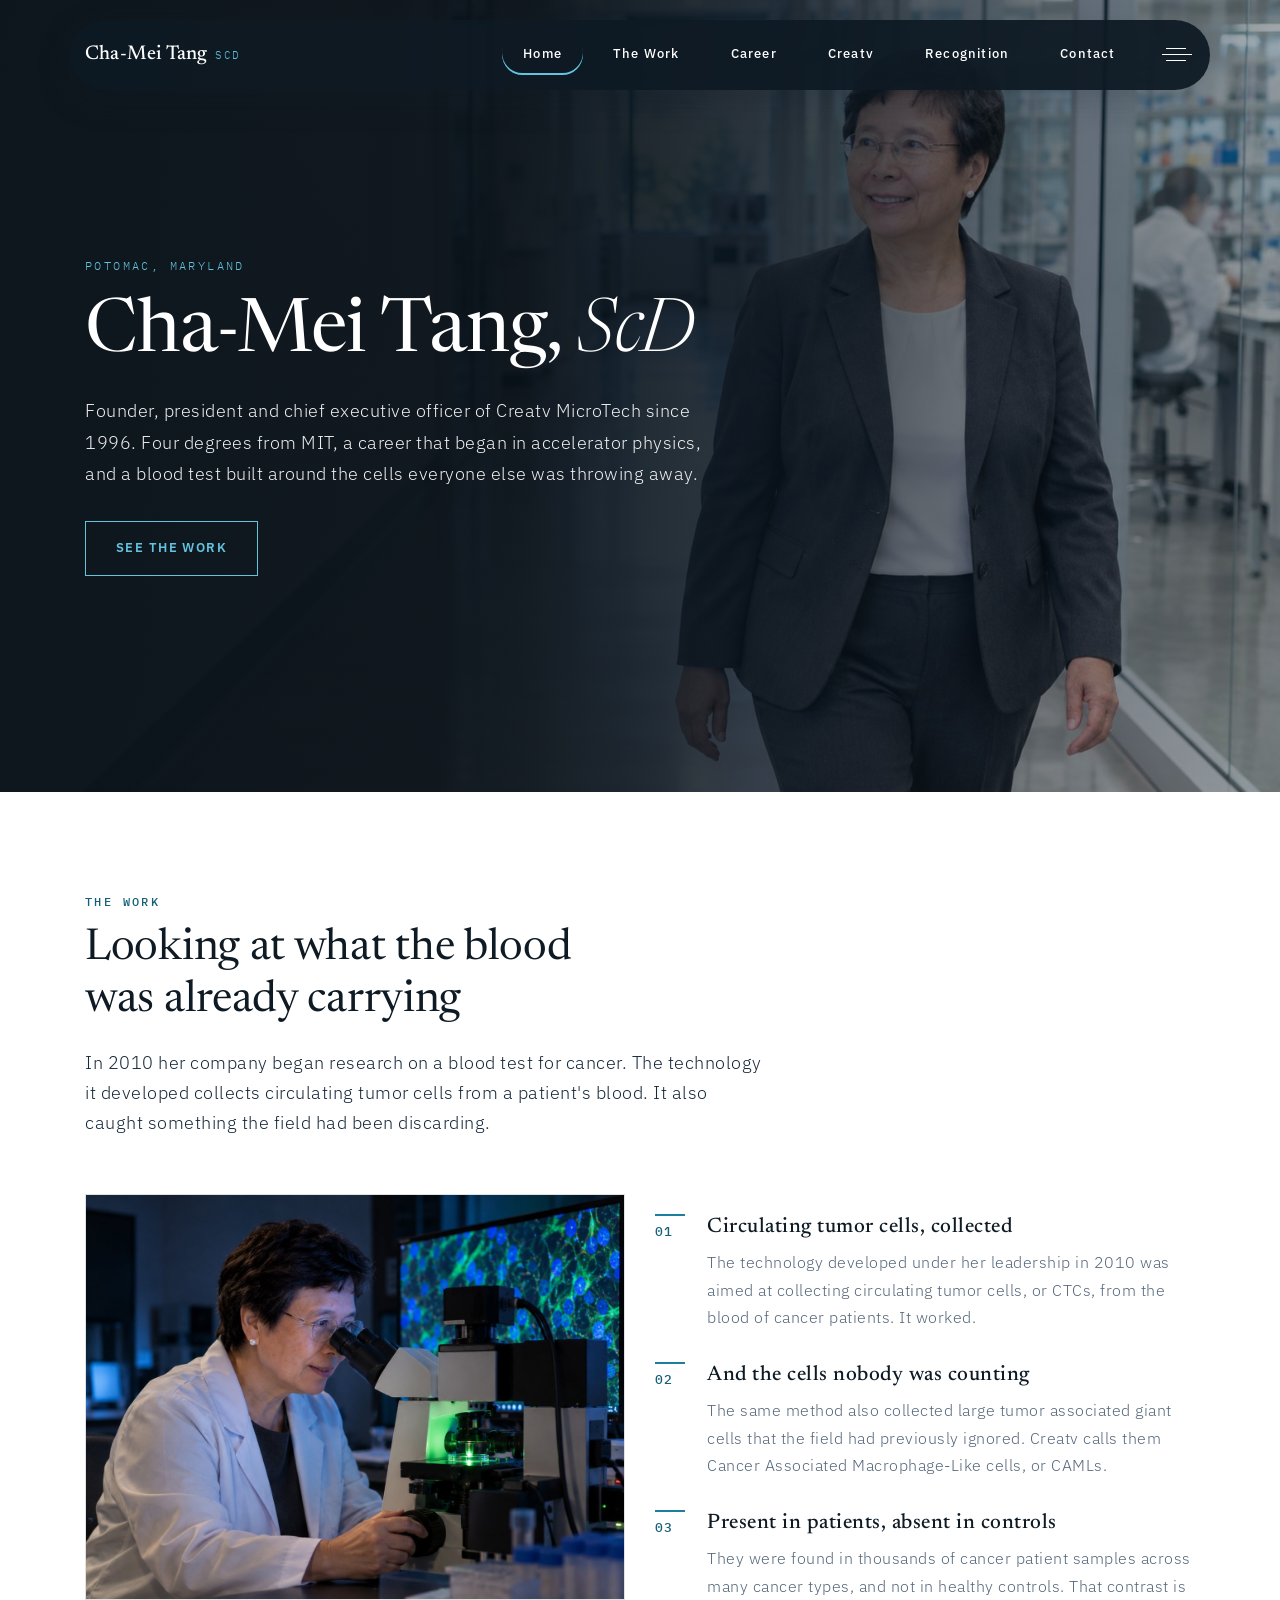
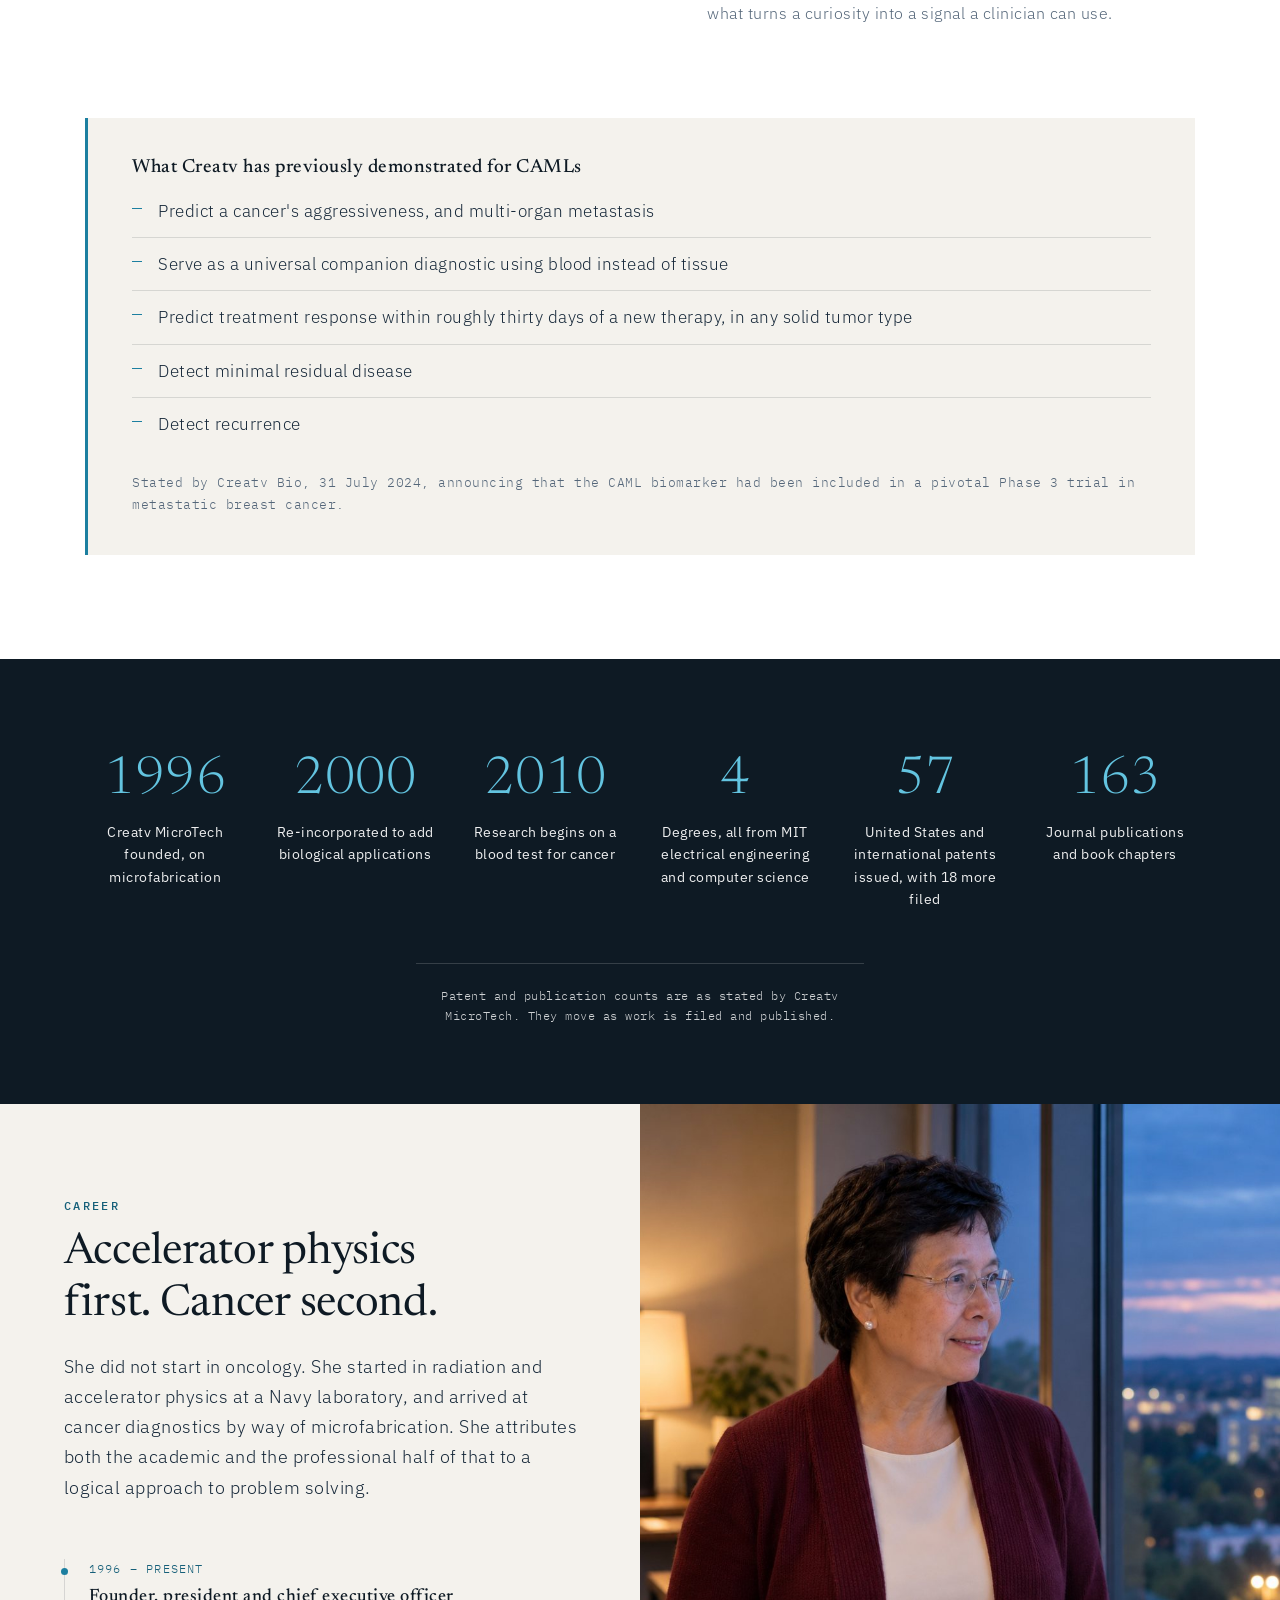
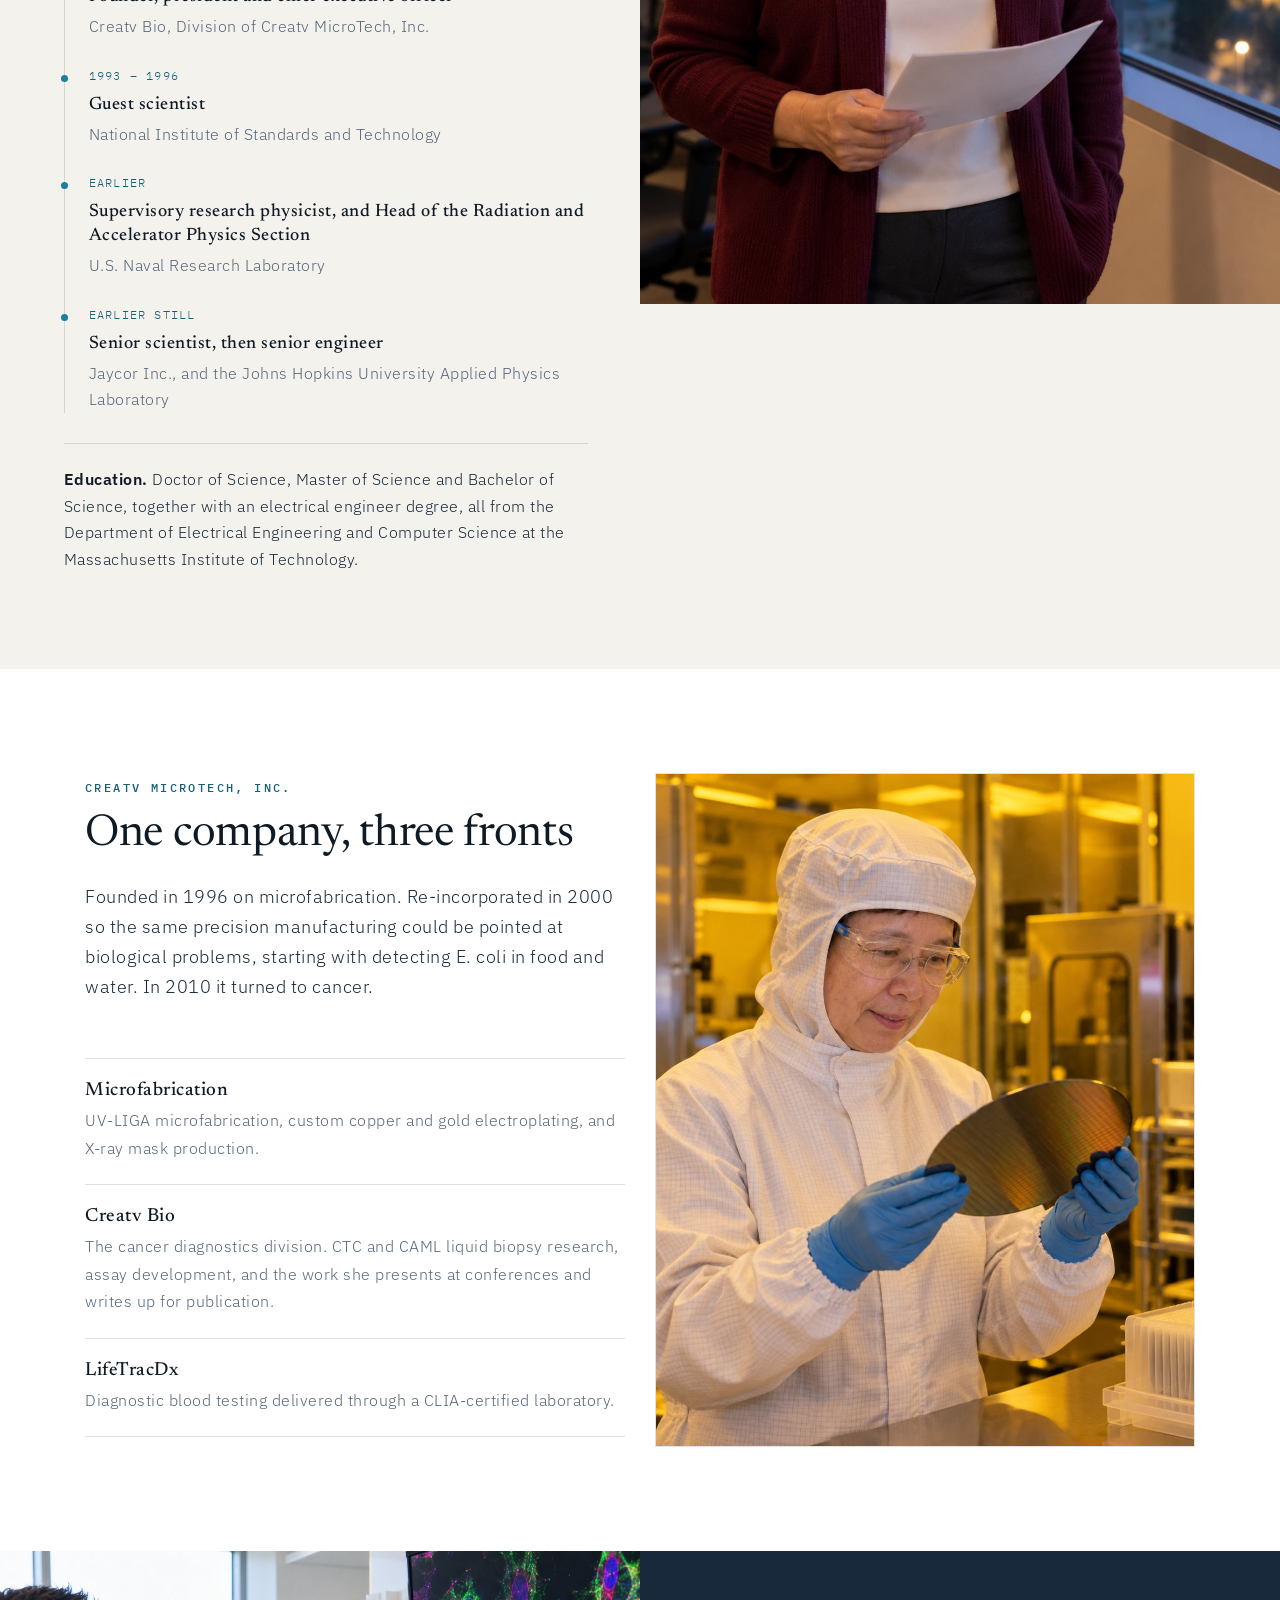
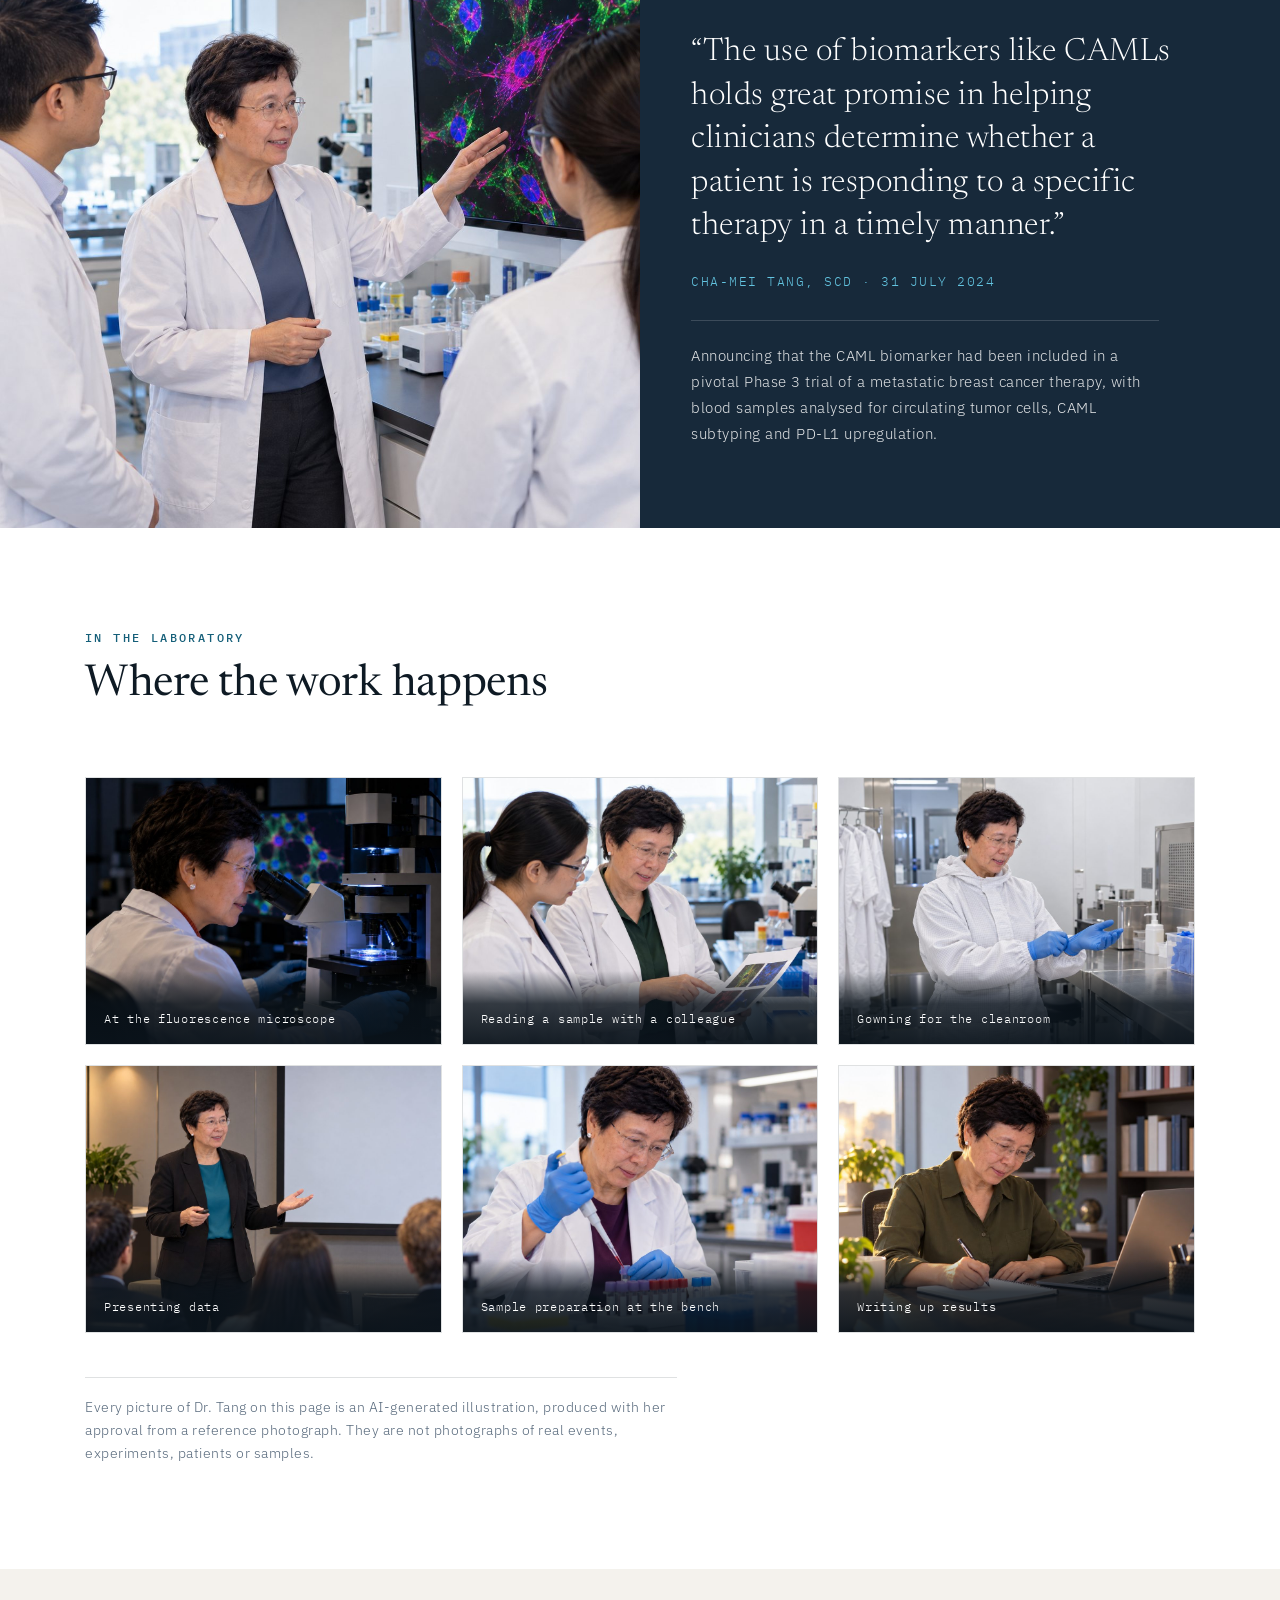
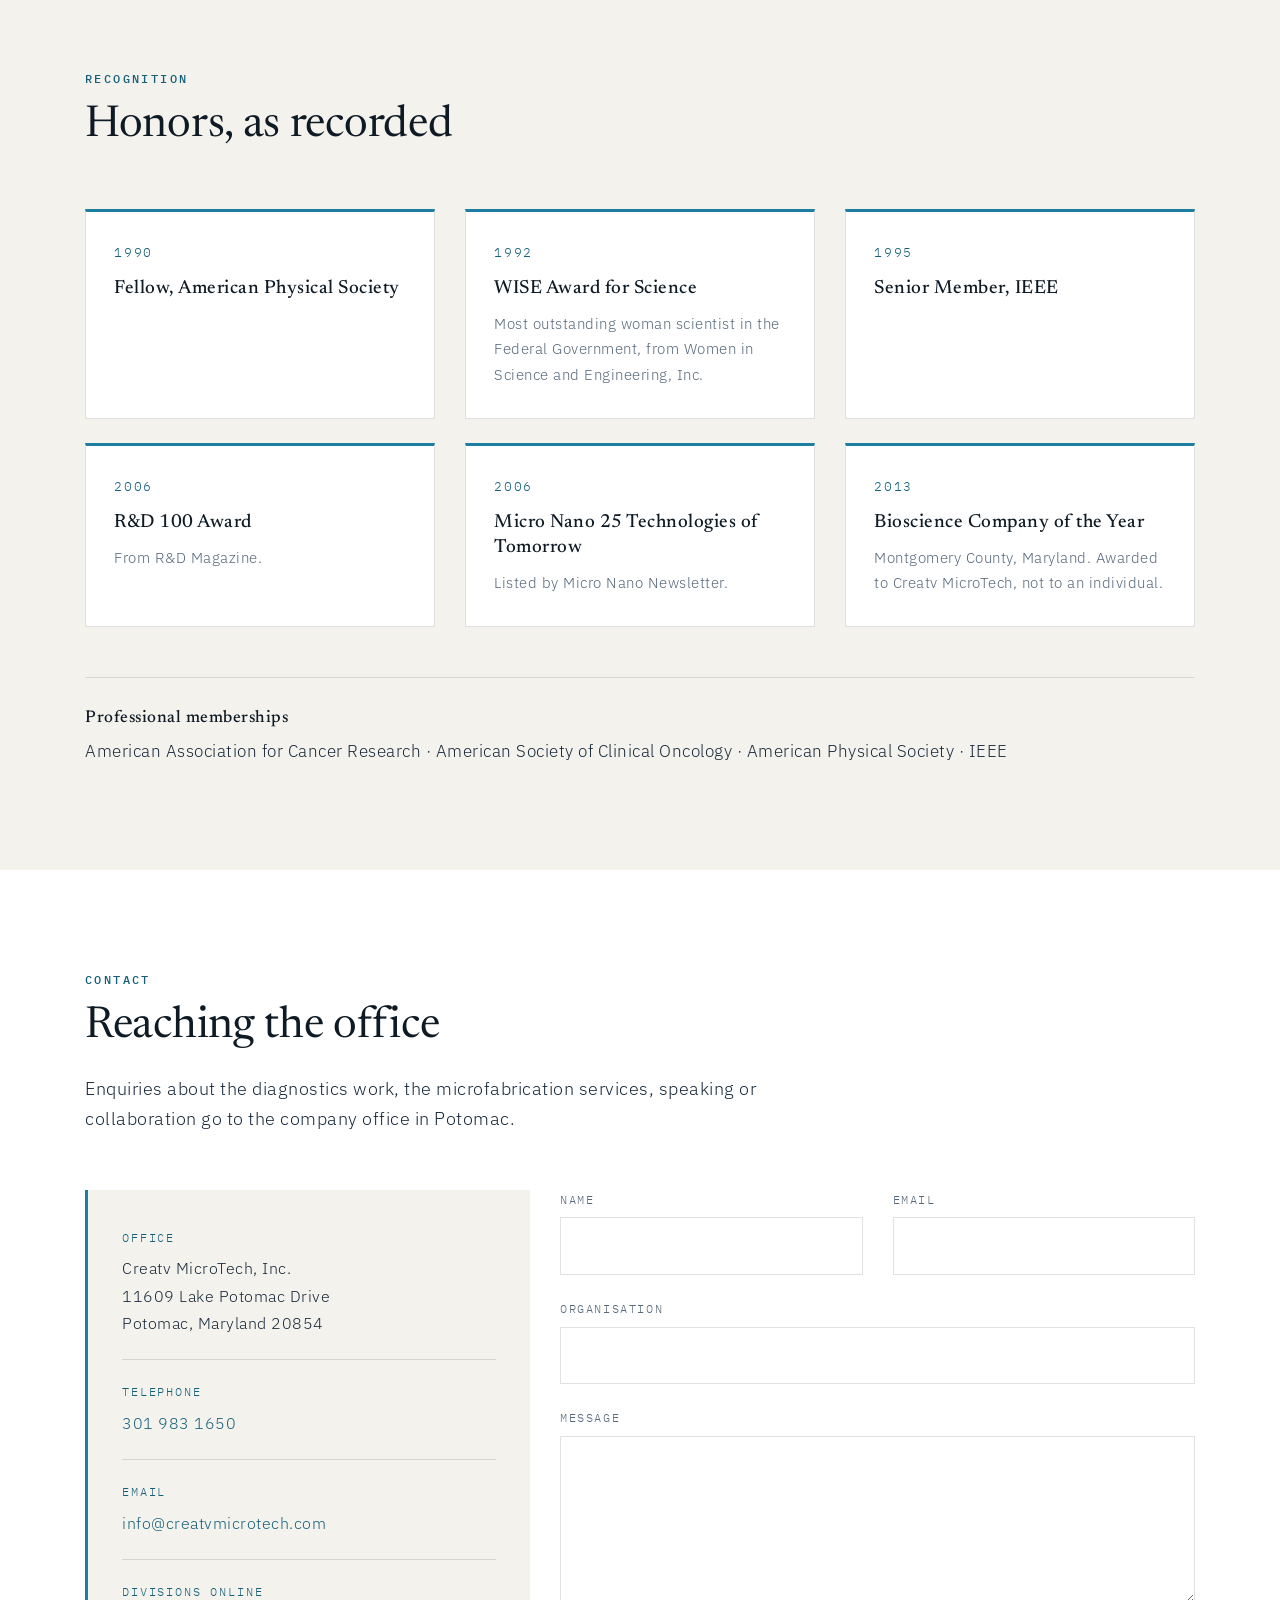
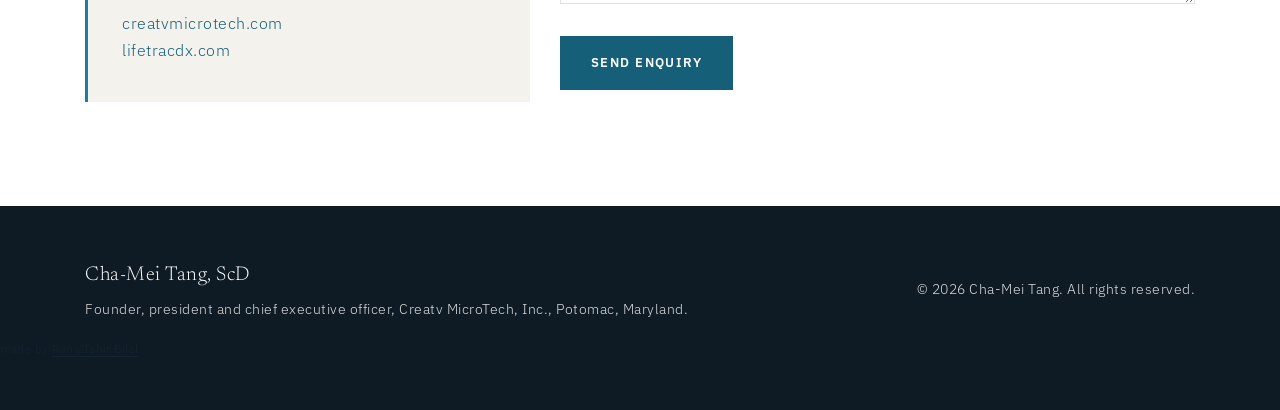
==== commit dc788894: "Add files via upload" ====
--- a/index.html
+++ b/index.html
@@ -487,7 +487,9 @@
                 </div>
             </div>
         </div>
-    </footer>
+    
+<p style="margin:18px 0 0;font-size:12px;line-height:1.5;opacity:.6;letter-spacing:.02em">made by <a href="https://ranatahirbilal.com" rel="nofollow noopener" target="_blank" style="color:inherit;text-decoration:none;border-bottom:1px solid currentColor">Rana Tahir Bilal</a></p>
+</footer>
 
     <script src="vendor/js/bundle.min.js"></script>
     <script src="vendor/js/jquery.fancybox.min.js"></script>
